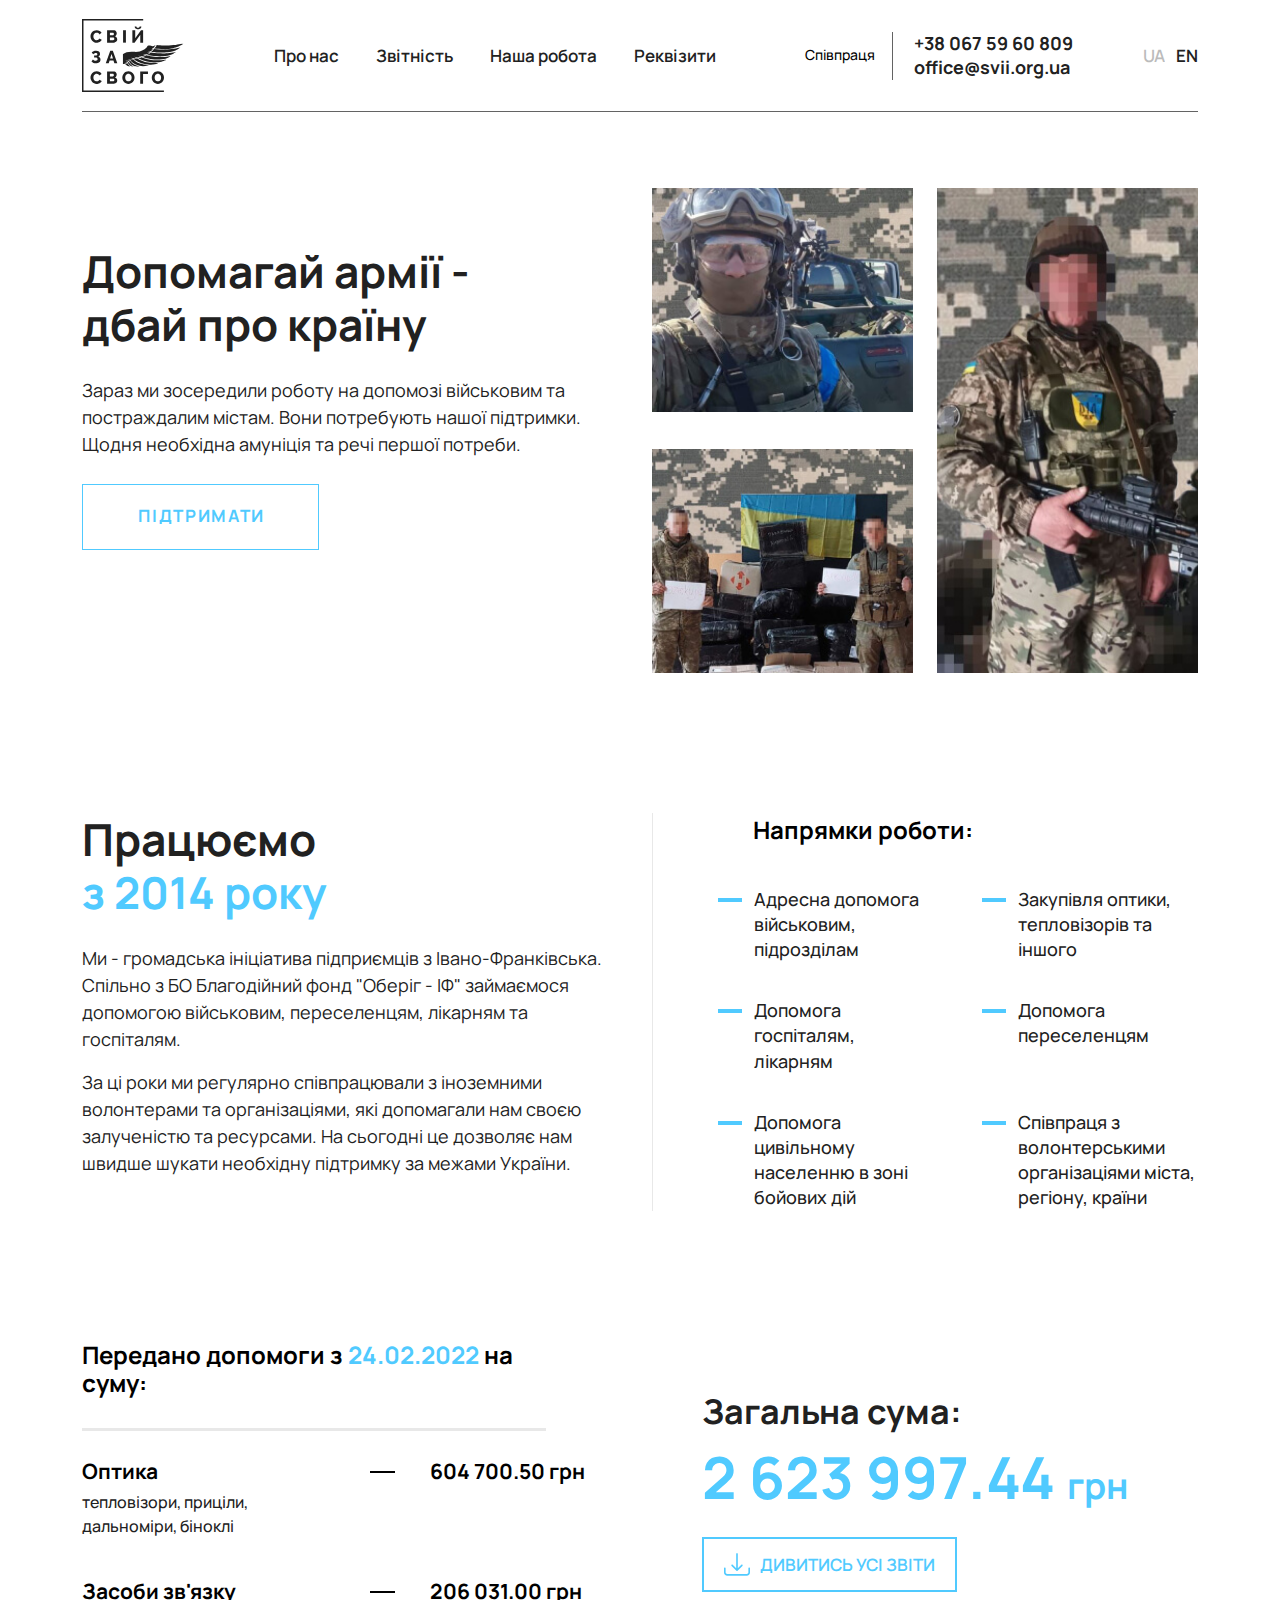
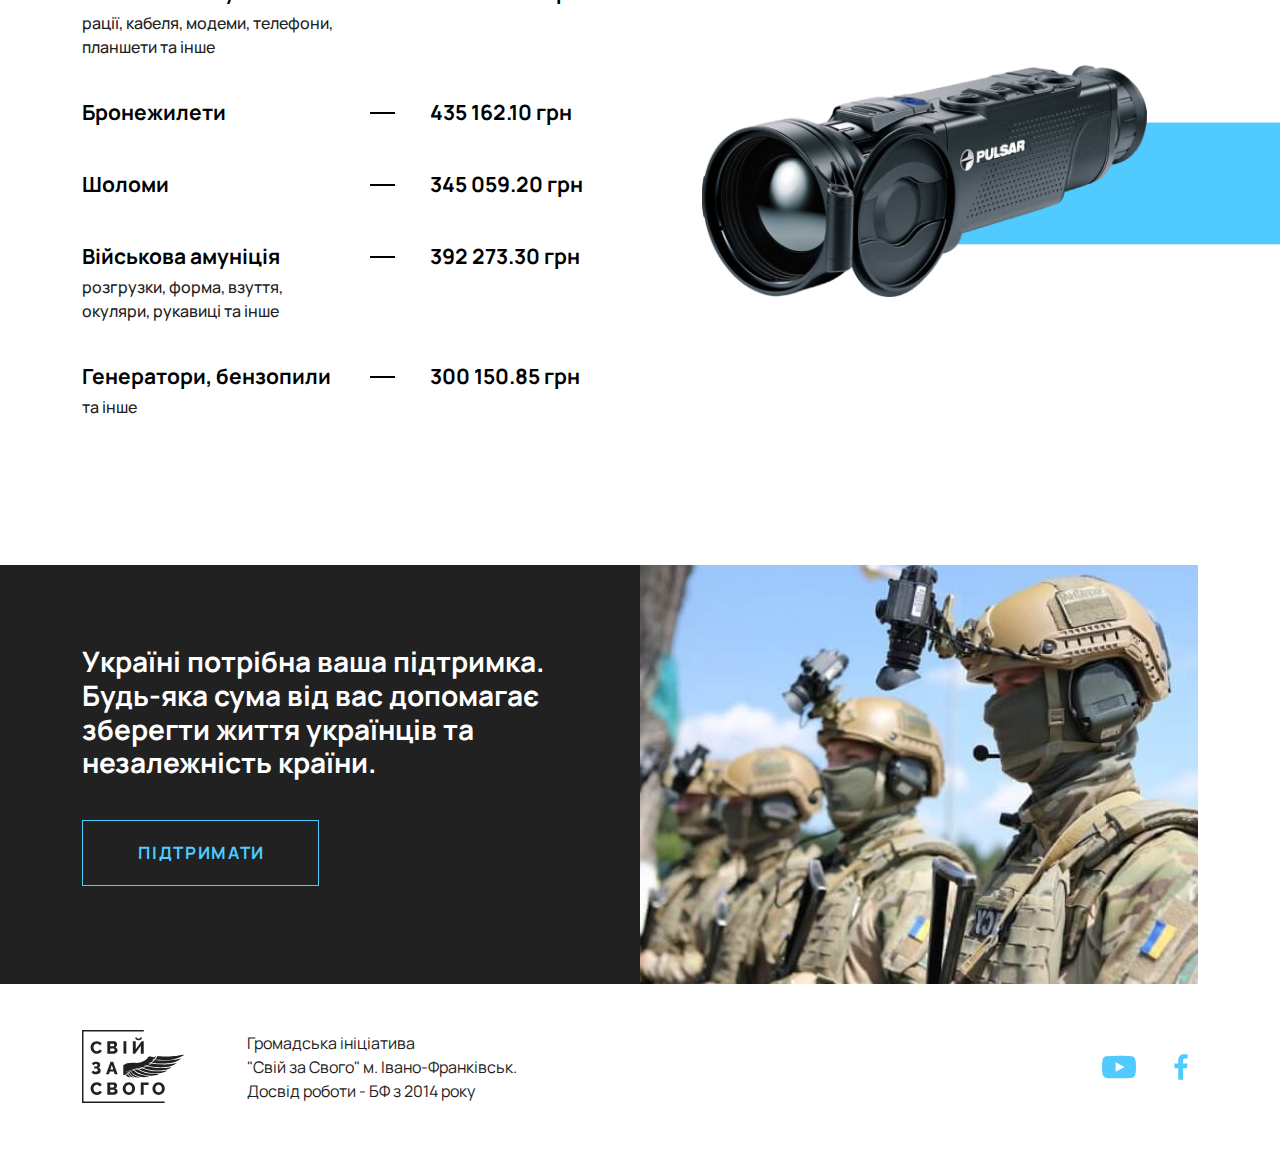
==== index.html @ 6a83cef4 "Add files via upload" ====
<!DOCTYPE html>
<html lang="en">

<head>
    <meta charset="UTF-8">
    <meta http-equiv="X-UA-Compatible" content="IE=edge">
    <meta name="viewport" content="width=device-width, initial-scale=1.0">
    <link rel="apple-touch-icon-precomposed" href="favicon/favico2.png" />
    <link rel="icon" href="favicon/favico2.png">
    <title>🤝 Свій за Свого Івано-Франківськ. 🇺🇦 Адресна допомога військовим ЗСУ, переселенцям, лікарням та
        госпіталям.</title>
    <meta
        content="💙💛 Допомога українській армії, лікарням та постраждалим в наслідок війни. Дрони, бронежилети, тепловізори, медикаменти та речі першої потреби. За сприяння місцевих волонтерських організацій."
        name="description">
    <link rel="stylesheet" href="css/lib/bootstrap.min.css">
    <link rel="stylesheet" href="css/style.css">

</head>

<body>
    <div class="pagewrapper">
        <header class="header">
            <div class="container">
                <div class="header__content">
                    <div class="header__logo">
                        <a href="index.html"><img src="img/logo.svg" alt="img"></a>
                    </div>
                    <nav class="header__nav">
                        <ul>
                            <li class="scrolllink"><a href="#abus">Про нас</a></li>
                            <li class="scrolllink"><a href="#zvitnist">Звітність</a></li>
                            <li><a href="news.html">Наша робота</a></li>
                            <li><a href="rekvizyty.html">Реквізити</a></li>
                        </ul>
                        <div class="header__lang mobileshow">
                            <ul>
                                <li class="active"><a href="#">ua</a></li>
                                <li><a href="#">en</a></li>
                            </ul>
                        </div>
                    </nav>
                    <div class="header__tel">
                        <p>Співпраця</p>
                        <ul>
                            <li><a href="tel:380675960809">+38 067 59 60 809</a></li>
                            <li><a href="mailto:office@svii.org.ua">office@svii.org.ua</a></li>
                        </ul>
                    </div>
                    <div class="header__lang">
                        <ul>
                            <li class="active"><a href="#">ua</a></li>
                            <li><a href="#">en</a></li>
                        </ul>
                    </div>
                    <div class="header__burger">
                        <span></span><span></span><span></span>
                    </div>
                </div>
            </div>
        </header>

        <main class="main">
            <section class="welcomescreen">
                <div class="container">
                    <div class="row">
                        <div class="col-lg-6">
                            <div class="welcomescreen__leftsect">
                                <h1>Допомагай армії -<br> дбай про країну</h1>
                                <div class="descr">
                                    <p>
                                        Зараз ми зосередили роботу на допомозі військовим та постраждалим містам. Вони
                                        потребують нашої підтримки. Щодня необхідна амуніція та речі першої потреби.
                                    </p>
                                </div>
                                <div class="btnswrap">
                                    <div class="button-container-2 ">
                                        <span class="mas">Підтримати</span>
                                        <a target="_blank"
                                            href="https://next.privat24.ua/money-transfer/form/%7B%22form%22:%7B%22receiver%22:%7B%22source%22:%22manual%22,%22number%22:%224149629331176685%22%7D,%22amount%22:%220%22,%22currency%22:%22UAH%22%7D%7D"
                                            type="button" name="Hover">Підтримати</a>
                                    </div>
                                    <a href="rekvizyty.html" class="bluebtn rekvbtn">Реквізити</a>
                                </div>

                            </div>
                        </div>
                        <div class="col-lg-6">
                            <div class="welcomescreen__rightsect">
                                <div class="row">
                                    <div class="col-sm-6">
                                        <div class="imgwrap litt"><img src="img/img9.jpg" alt="img"></div>
                                        <div class="imgwrap litt"><img src="img/img10.jpg" alt="img"></div>
                                    </div>
                                    <div class="col-sm-6">
                                        <div class="imgwrap big">
                                            <img src="img/img11.jpg" alt="img">
                                        </div>
                                    </div>
                                </div>
                            </div>
                        </div>
                    </div>
                </div>
            </section>

            <section class="ourjob" id="abus">
                <div class="container">
                    <div class="row">
                        <div class="col-lg-6">
                            <div class="ourjob__leftsect">
                                <h2>
                                    Працюємо <span>з 2014 року</span>
                                </h2>
                                <div class="descr">
                                    <p>
                                        Ми - громадська ініціатива підприємців з Івано-Франківська. Спільно з БО
                                        Благодійний фонд "Оберіг - ІФ" займаємося допомогою військовим, переселенцям,
                                        лікарням та госпіталям.
                                    </p>
                                    <p>
                                        За ці роки ми регулярно співпрацювали з іноземними волонтерами та організаціями,
                                        які допомагали нам своєю залученістю та ресурсами. На сьогодні це дозволяє нам
                                        швидше шукати необхідну підтримку за межами України.
                                    </p>
                                </div>
                            </div>
                        </div>
                        <div class="col-lg-6">
                            <div class="ourjob__rightsect">
                                <p class="title">Напрямки роботи:</p>
                                <ul>
                                    <li>
                                        Адресна допомога військовим, підрозділам
                                    </li>
                                    <li>
                                        Закупівля оптики, тепловізорів та іншого
                                    </li>
                                    <li>
                                        Допомога госпіталям, лікарням
                                    </li>
                                    <li>
                                        Допомога переселенцям
                                    </li>
                                    <li>
                                        Допомога цивільному населенню в зоні бойових дій
                                    </li>
                                    <li>
                                        Співпраця з волонтерськими організаціями міста, регіону, країни
                                    </li>
                                </ul>
                            </div>
                        </div>
                    </div>
                </div>
            </section>

            <section class="collected" id="zvitnist">
                <div class="container">
                    <div class="row">
                        <div class="col-lg-6">
                            <div class="collectedzvit">
                                <p class="collectedzvit__title">Передано допомоги з <span>24.02.2022</span> на суму:</p>
                                <ul>
                                    <li>
                                        <p>
                                            <span class="title">Оптика</span>
                                            <span class="descr">
                                                тепловізори, приціли, дальноміри, біноклі
                                            </span>
                                        </p>
                                        <p>
                                            604 700.50 грн
                                        </p>
                                    </li>
                                    <li>
                                        <p>
                                            <span class="title">Засоби зв'язку</span>
                                            <span class="descr">
                                                рації, кабеля, модеми, телефони, планшети та інше
                                            </span>
                                        </p>
                                        <p>
                                            206 031.00 грн
                                        </p>
                                    </li>
                                    <li>
                                        <p>
                                            <span class="title">Бронежилети</span>
                                        </p>
                                        <p>
                                            435 162.10 грн
                                        </p>
                                    </li>
                                    <li>
                                        <p>
                                            <span class="title">Шоломи</span>
                                        </p>
                                        <p>
                                            345 059.20 грн
                                        </p>
                                    </li>
                                    <li>
                                        <p>
                                            <span class="title">Військова амуніція</span>
                                            <span class="descr">
                                                розгрузки, форма, взуття, окуляри, рукавиці та інше
                                            </span>
                                        </p>
                                        <p>
                                            392 273.30 грн
                                        </p>
                                    </li>
                                    <li>
                                        <p>
                                            <span class="title">Генератори, бензопили</span>
                                            <span class="descr">
                                                та інше
                                            </span>
                                        </p>
                                        <p>
                                            300 150.85 грн
                                        </p>
                                    </li>

                                </ul>
                            </div>
                        </div>
                        <div class="col-lg-6">
                            <div class="collectedtotzvit">
                                <p class="title">Загальна сума:</p>
                                <p class="totprice">2 623 997.44 <span>грн</span></p>
                                <a href="#" class="watch-reports">
                                    <span>
                                        <svg width="26" height="27" viewBox="0 0 26 27" fill="none"
                                            xmlns="http://www.w3.org/2000/svg">
                                            <path
                                                d="M0.8125 16.5874C1.02799 16.5874 1.23465 16.673 1.38702 16.8254C1.5394 16.9778 1.625 17.1844 1.625 17.3999V21.4624C1.625 21.8934 1.7962 22.3067 2.10095 22.6115C2.4057 22.9162 2.81902 23.0874 3.25 23.0874H22.75C23.181 23.0874 23.5943 22.9162 23.899 22.6115C24.2038 22.3067 24.375 21.8934 24.375 21.4624V17.3999C24.375 17.1844 24.4606 16.9778 24.613 16.8254C24.7653 16.673 24.972 16.5874 25.1875 16.5874C25.403 16.5874 25.6097 16.673 25.762 16.8254C25.9144 16.9778 26 17.1844 26 17.3999V21.4624C26 22.3244 25.6576 23.151 25.0481 23.7605C24.4386 24.37 23.612 24.7124 22.75 24.7124H3.25C2.38805 24.7124 1.5614 24.37 0.951903 23.7605C0.34241 23.151 0 22.3244 0 21.4624V17.3999C0 17.1844 0.0856024 16.9778 0.237976 16.8254C0.390349 16.673 0.597012 16.5874 0.8125 16.5874Z"
                                                fill="#50CAFF"></path>
                                            <path
                                                d="M12.4247 19.7628C12.5002 19.8384 12.5899 19.8984 12.6886 19.9394C12.7873 19.9804 12.8931 20.0015 13 20.0015C13.1069 20.0015 13.2127 19.9804 13.3114 19.9394C13.4101 19.8984 13.4998 19.8384 13.5752 19.7628L18.4502 14.8878C18.6028 14.7352 18.6885 14.5283 18.6885 14.3125C18.6885 14.0967 18.6028 13.8898 18.4502 13.7372C18.2977 13.5847 18.0907 13.499 17.875 13.499C17.6592 13.499 17.4523 13.5847 17.2997 13.7372L13.8125 17.2261V2.9375C13.8125 2.72201 13.7269 2.51535 13.5745 2.36298C13.4221 2.2106 13.2155 2.125 13 2.125C12.7845 2.125 12.5778 2.2106 12.4255 2.36298C12.2731 2.51535 12.1875 2.72201 12.1875 2.9375V17.2261L8.70024 13.7372C8.54767 13.5847 8.34075 13.499 8.12499 13.499C7.90923 13.499 7.7023 13.5847 7.54974 13.7372C7.39717 13.8898 7.31146 14.0967 7.31146 14.3125C7.31146 14.5283 7.39717 14.7352 7.54974 14.8878L12.4247 19.7628Z"
                                                fill="#50CAFF"></path>
                                        </svg>

                                        дивитись усі звіти
                                    </span>
                                </a>
                                <img src="img/zvpic.png" alt="img">
                            </div>
                        </div>
                    </div>
                </div>
            </section>

            <section class="helpua">
                <div class="container">
                    <div class="row g-0">
                        <div class="col-lg-6">
                            <div class="helpua__info">
                                <p class="descr">
                                    Україні потрібна ваша підтримка.<br> Будь-яка сума від вас допомагає зберегти життя
                                    українців та незалежність країни.
                                </p>
                                <div class="button-container-2 ">
                                    <span class="mas">Підтримати</span>
                                    <a target="_blank"
                                        href="https://next.privat24.ua/money-transfer/form/%7B%22form%22:%7B%22receiver%22:%7B%22source%22:%22manual%22,%22number%22:%224149629331176685%22%7D,%22amount%22:%220%22,%22currency%22:%22UAH%22%7D%7D"
                                        type="button" name="Hover">Підтримати</a>
                                </div>
                            </div>
                        </div>
                        <div class="col-lg-6">
                            <div class="helpua__img">
                                <img src="img/img4.jpg" alt="img">
                            </div>
                        </div>
                    </div>
                </div>
            </section>

        </main>

        <footer class="footer">
            <div class="container">
                <div class="footer__wrapper">
                    <div class="footer__left">
                        <div class="footer__logo">
                            <a href="index.html"><img src="img/logo.svg" alt="logo"></a>
                        </div>
                        <p>
                            Громадська ініціатива <span>"Свій за Свого"</span> <span>м. Івано-Франківськ.</span> Досвід
                            роботи - БФ з 2014 року
                        </p>
                    </div>
                    <div class="footer__social">
                        <ul>
                            <li><a href="#"><img src="img/youtube.svg" alt="youtube"></a></li>
                            <li><a target="_blank" href="https://www.facebook.com/sviyzasvogo"><img
                                        src="img/facebook.svg" alt="facebook"></a></li>
                        </ul>
                    </div>
                </div>
            </div>
        </footer>

    </div>











    <script src="js/lib/jquery.js"></script>
    <script src="js/lib/bootstrap.min.js"></script>
    <script src="js/common.js"></script>
</body>

</html>
---- css/style.css ----
@import url("https://fonts.googleapis.com/css2?family=Manrope:wght@200;300;400;500;600;700;800&display=swap");body,html{height:100%}.main{-webkit-box-flex:1;-ms-flex:1 1 auto;flex:1 1 auto}.pagewrapper{min-height:100%;display:-webkit-box;display:-ms-flexbox;display:flex;-webkit-box-orient:vertical;-webkit-box-direction:normal;-ms-flex-direction:column;flex-direction:column;overflow:hidden}img{max-width:100%}a{text-decoration:none}body{font-family:"Manrope",sans-serif;color:#212121}.bluebtn{color:#fff;text-transform:uppercase;font-weight:700;font-size:17px;line-height:120%;letter-spacing:0.1em;text-align:center;min-height:66px;width:237px;display:-webkit-box;display:-ms-flexbox;display:flex;-webkit-box-align:center;-ms-flex-align:center;align-items:center;-webkit-box-pack:center;-ms-flex-pack:center;justify-content:center;background:#50CAFF;-webkit-transition:0.3s;transition:0.3s;text-transform:uppercase}.button-container-2{position:relative;width:237px;height:66px;overflow:hidden;border:1px solid #50CAFF;-webkit-transition:0.5s;transition:0.5s;text-transform:uppercase;font-weight:700;font-size:17px;line-height:120%;letter-spacing:0.1em}.button-container-2 a{width:101%;height:100%;display:-webkit-box;display:-ms-flexbox;display:flex;-webkit-box-align:center;-ms-flex-align:center;align-items:center;-webkit-box-pack:center;-ms-flex-pack:center;justify-content:center;background:#50CAFF;-webkit-mask:url("https://raw.githubusercontent.com/robin-dela/css-mask-animation/master/img/urban-sprite.png");mask:url("https://raw.githubusercontent.com/robin-dela/css-mask-animation/master/img/urban-sprite.png");-webkit-mask-size:3000% 100%;mask-size:3000% 100%;border:none;color:#fff;cursor:pointer;-webkit-animation:ani2 0.7s steps(29) forwards;animation:ani2 0.7s steps(29) forwards;text-transform:uppercase;font-weight:700;font-size:17px;line-height:120%;letter-spacing:0.1em}.button-container-2 a:hover{-webkit-animation:ani 0.7s steps(29) forwards;animation:ani 0.7s steps(29) forwards}.mas{position:absolute;color:#50CAFF;text-align:center;width:101%;position:absolute;overflow:hidden;font-weight:700;font-size:17px;line-height:120%;letter-spacing:0.1em;height:100%;display:-webkit-box;display:-ms-flexbox;display:flex;-webkit-box-align:center;-ms-flex-align:center;align-items:center;-webkit-box-pack:center;-ms-flex-pack:center;justify-content:center}@-webkit-keyframes ani{0%{-webkit-mask-position:0 0;mask-position:0 0}to{-webkit-mask-position:100% 0;mask-position:100% 0}}@keyframes ani{0%{-webkit-mask-position:0 0;mask-position:0 0}to{-webkit-mask-position:100% 0;mask-position:100% 0}}@-webkit-keyframes ani2{0%{-webkit-mask-position:100% 0;mask-position:100% 0}to{-webkit-mask-position:0 0;mask-position:0 0}}@keyframes ani2{0%{-webkit-mask-position:100% 0;mask-position:100% 0}to{-webkit-mask-position:0 0;mask-position:0 0}}main.main{padding-top:112px}header.header{height:112px;position:fixed;left:0;top:0;width:100%;background:#fff;z-index:11}.header__content{display:-webkit-box;display:-ms-flexbox;display:flex;-ms-flex-wrap:wrap;flex-wrap:wrap;-webkit-box-align:center;-ms-flex-align:center;align-items:center;border-bottom:1px solid rgba(33,33,33,0.7);height:112px}.header__logo{width:100%;max-width:102px;-webkit-box-flex:0;-ms-flex:0 0 102px;flex:0 0 102px}.header__nav{width:100%;max-width:calc(100% - 495px);-webkit-box-flex:0;-ms-flex:0 0 calc(100% - 495px);flex:0 0 calc(100% - 495px)}.header__nav ul{padding:0;margin:0;list-style-type:none;text-align:center}.header__nav ul li{display:inline-block;vertical-align:middle;margin:0 17px}.header__nav ul li a{color:#212121;font-weight:600;font-size:17px;line-height:120%;-webkit-transition:0.3s;transition:0.3s}.header__nav ul li a:hover{opacity:0.5}.header__tel{width:100%;max-width:338px;-webkit-box-flex:0;-ms-flex:0 0 338px;flex:0 0 338px;display:-webkit-box;display:-ms-flexbox;display:flex;-webkit-box-align:center;-ms-flex-align:center;align-items:center}.header__tel p{margin:0;color:#000;font-weight:500;font-size:14px;line-height:120%;padding-right:17px}.header__tel ul{margin:0;padding:0;list-style-type:none;padding-left:21px;border-left:1px solid rgba(33,33,33,0.7)}.header__tel ul li a{color:#212121;font-weight:700;font-size:18px;line-height:120%;-webkit-transition:0.3s;transition:0.3s}.header__tel ul li a:hover{opacity:0.5}.header__lang{width:100%;max-width:55px;-webkit-box-flex:0;-ms-flex:0 0 55px;flex:0 0 55px}.header__lang ul{list-style-type:none;padding:0;margin:0;display:-webkit-box;display:-ms-flexbox;display:flex;-webkit-box-align:center;-ms-flex-align:center;align-items:center;-webkit-box-pack:justify;-ms-flex-pack:justify;justify-content:space-between}.header__lang ul li a{text-transform:uppercase;color:#212121;font-weight:600;font-size:17px;line-height:120%;-webkit-transition:0.3s;transition:0.3s}.header__lang ul li a:hover{opacity:0.3}.header__lang ul li.active a{opacity:0.3}.welcomescreen{padding:76px 0 0 0;padding-bottom:0!important}.welcomescreen__leftsect{padding-top:57px;max-width:531px}.welcomescreen__leftsect h1{margin:0 0 26px 0;font-weight:700;font-size:48px;line-height:120%}.welcomescreen__leftsect .descr{font-weight:400;font-size:18px;line-height:150%;margin-bottom:26px}.welcomescreen__leftsect .descr p:last-child{margin-bottom:0px}.welcomescreen__rightsect .imgwrap.litt{margin-bottom:42px;width:100%}.welcomescreen__rightsect .imgwrap.litt:last-child{margin-bottom:0}.ourjob{padding:140px 0 0 0!important}.ourjob .ourjob__leftsect{max-width:531px}.ourjob .ourjob__leftsect h2{font-weight:700;font-size:48px;line-height:120%;margin-bottom:26px}.ourjob .ourjob__leftsect h2 span{display:block;color:#50CAFF}.ourjob .ourjob__leftsect .descr{font-weight:400;font-size:18px;line-height:150%}.ourjob .ourjob__leftsect .descr p:last-child{margin-bottom:0}.ourjob .ourjob__rightsect{padding-left:65px;border-left:1px solid rgba(33,33,33,0.1)}.ourjob .ourjob__rightsect .title{color:#000;font-weight:700;font-size:24px;line-height:140%;margin-bottom:40px;padding-left:35px}.ourjob .ourjob__rightsect ul{display:-webkit-box;display:-ms-flexbox;display:flex;-ms-flex-wrap:wrap;flex-wrap:wrap;-webkit-box-pack:justify;-ms-flex-pack:justify;justify-content:space-between;list-style-type:none;padding:0;margin:0}.ourjob .ourjob__rightsect ul li{width:100%;max-width:45%;-webkit-box-flex:0;-ms-flex:0 0 45%;flex:0 0 45%;position:relative;padding-left:36px;font-weight:500;font-size:18px;line-height:140%;margin-bottom:36px}.ourjob .ourjob__rightsect ul li:last-child,.ourjob .ourjob__rightsect ul li:nth-last-child(2){margin-bottom:0}.ourjob .ourjob__rightsect ul li:after{content:"";display:inline-block;width:24px;height:4px;position:absolute;left:0;top:11px;background:#50CAFF}.collected{overflow:hidden;margin-bottom:130px;padding-top:130px}.collected .collected__lefttsect{padding-top:40px}.collected .collected__lefttsect .title{margin-bottom:11px;font-weight:700;font-size:40px;line-height:120%}.collected .collected__lefttsect .totalcollected{margin-bottom:11px;font-weight:700;font-size:90px;line-height:120%;color:#50CAFF}.collected .collected__lefttsect .totalcollected span{font-size:36px}.collected .collected__lefttsect .descr{font-weight:400;font-size:18px;line-height:150%;margin-bottom:30px;max-width:437px}.collected .collected__rightsect{position:relative;padding:75px 0 75px 97px;display:-webkit-box;display:-ms-flexbox;display:flex;-ms-flex-wrap:wrap;flex-wrap:wrap}.collected .collected__rightsect:after{content:"";display:block;position:absolute;left:0;top:0;background:#50CAFF;width:1100px;height:100%}.collected .collected__rightsect .collected__box{position:relative;z-index:1;width:100%;max-width:46%;-webkit-box-flex:0;-ms-flex:0 0 46%;flex:0 0 46%}.collected .collected__rightsect .collected__box .num{color:#fff;font-weight:700;font-size:40px;line-height:120%;position:relative;margin-bottom:10px;display:inline-block}.collected .collected__rightsect .collected__box .num:after{content:"";display:inline-block;position:absolute;bottom:-10px;left:0;background:#fff;width:60px;height:2px}.collected .collected__rightsect .collected__box .descr{max-width:188px;font-weight:500;font-size:16px;line-height:130%;color:#fff;margin-top:10px}.watch-reports{display:-webkit-box;display:-ms-flexbox;display:flex;-webkit-box-align:center;-ms-flex-align:center;align-items:center;-webkit-box-pack:center;-ms-flex-pack:center;justify-content:center;border:2px solid #50CAFF;width:297px;height:66px;text-transform:uppercase;color:#50CAFF;font-weight:600;font-size:18px;line-height:150%;-webkit-transition:0.3s;transition:0.3s}.watch-reports span{display:-webkit-box;display:-ms-flexbox;display:flex;-webkit-box-align:center;-ms-flex-align:center;align-items:center}.watch-reports svg{margin-right:10px}.watch-reports svg path{-webkit-transition:0.3s;transition:0.3s}.watch-reports:hover{background-color:#50CAFF;color:#fff}.watch-reports:hover svg path{fill:#fff}.helpua__info{position:relative;padding:80px 0;height:100%}.helpua__info:after{content:"";display:block;position:absolute;right:0;top:0;width:1100px;height:100%;background:#212121}.helpua__info .descr{margin-bottom:40px;font-weight:700;font-size:32px;line-height:120%;color:#fff;position:relative;z-index:1}.helpua__info .button-container-2{z-index:1;position:relative}.helpua__img{position:relative;overflow:hidden;height:419px}.helpua__img img{width:100%;height:100%;-o-object-fit:cover;object-fit:cover;-o-object-position:50% 50%;object-position:50% 50%}.header__lang.mobileshow{display:none}.header__burger{display:none}.welcomescreen__rightsect .imgwrap{overflow:hidden}.welcomescreen__rightsect .imgwrap img{width:100%;height:100%;-o-object-fit:cover;object-fit:cover;-o-object-position:50% 50%;object-position:50% 50%}.welcomescreen__rightsect .imgwrap.big{height:490px}.welcomescreen__rightsect .imgwrap.litt{height:224px}:root{scroll-behavior:inherit}.bluebtn.rekvbtn{display:none}.collectedzvit .collectedzvit__title{margin:0 0 28px 0;color:#000;font-weight:700;font-size:24px;line-height:120%;padding-bottom:30px;border-bottom:3px solid rgba(33,33,33,0.1);max-width:85%}.collectedzvit .collectedzvit__title span{color:#50CAFF}.collectedzvit ul{list-style-type:none;padding:0;margin:0}.collectedzvit ul li{display:-webkit-box;display:-ms-flexbox;display:flex;-ms-flex-wrap:wrap;flex-wrap:wrap;margin-bottom:35px}.collectedzvit ul li:last-child{margin-bottom:0}.collectedzvit ul li p{width:100%;max-width:50%;-webkit-box-flex:0;-ms-flex:0 0 50%;flex:0 0 50%}.collectedzvit ul li p:first-child{padding-right:15px}.collectedzvit ul li p:first-child .title{display:block;margin-bottom:6px;color:#000;font-weight:700;font-size:24px;line-height:120%}.collectedzvit ul li p:first-child .descr{color:#212121;font-weight:500;font-size:16px;line-height:130%}.collectedzvit ul li p:nth-child(2){position:relative;color:#000;font-weight:700;font-size:24px;line-height:120%;padding-left:90px}.collectedzvit ul li p:nth-child(2):after{content:"";display:inline-block;background:#000;width:35px;height:2px;position:absolute;left:15px;top:15px}.collectedtotzvit{padding-top:50px;padding-left:50px}.collectedtotzvit .title{margin-bottom:11px;color:#212121;font-weight:700;font-size:40px;line-height:120%}.collectedtotzvit .totprice{font-weight:700;font-size:69px;line-height:120%;color:#50CAFF}.collectedtotzvit .totprice span{font-size:36px}.collectedtotzvit .watch-reports{width:255px;height:55px;font-size:17px}.collectedtotzvit>img{margin-top:73px;width:900px;max-width:initial}.newssection{padding:70px 0}.newssection h1{margin-bottom:38px;font-weight:700;font-size:48px;line-height:120%}.news__box .news__box-pic{height:340px;overflow:hidden}.news__box .news__box-pic img{width:100%;height:100%;-o-object-fit:cover;object-fit:cover;-o-object-position:50% 50%;object-position:50% 50%;-webkit-transition:0.5s;transition:0.5s;-webkit-transform:scale(1.01);transform:scale(1.01)}.news__box .news__box-descr{padding-top:20px}.news__box .news__box-descr .title{margin-bottom:17px;font-weight:700;font-size:20px;line-height:120%;color:#212121}.news__box .news__box-descr .date{margin-bottom:17px;letter-spacing:0.05em;font-weight:500;font-size:14px;line-height:120%;color:#212121}.news__box .news__box-descr .immitlink{display:inline-block;color:#50CAFF;letter-spacing:0.05em;font-weight:600;font-size:17px;line-height:120%;text-decoration:underline}.news__box:hover .news__box-pic img{-webkit-transform:scale(1.05);transform:scale(1.05)}.news__box:hover .immitlink{text-decoration:none}.newssection .col-lg-3 a{display:block;margin-bottom:50px}.pagination{-webkit-box-pack:center;-ms-flex-pack:center;justify-content:center;margin-top:20px}.pagination ul{list-style-type:none;padding:0;margin:0}.pagination ul li{display:inline-block;width:35px;text-align:center;vertical-align:middle}.pagination ul li a{display:-webkit-box;display:-ms-flexbox;display:flex;width:35px;height:35px;-webkit-box-align:center;-ms-flex-align:center;align-items:center;-webkit-box-pack:center;-ms-flex-pack:center;justify-content:center;color:#212121;font-weight:400;font-size:15px;line-height:18px;-webkit-transition:0.3s;transition:0.3s}.pagination ul li a:hover{background:#50CAFF}.pagination ul li.active a{background:#50CAFF}.pagination ul li.pagination__prev{margin-right:10px}.pagination ul li.pagination__prev a:hover{background-color:transparent;opacity:0.5}.pagination ul li.pagination__next{margin-left:10px}.pagination ul li.pagination__next a:hover{background-color:transparent;opacity:0.5}.pagination ul li.disabled a{opacity:0.3!important}.news__box .news__box-descr .title{display:-webkit-box;-webkit-line-clamp:2;-webkit-box-orient:vertical;overflow:hidden}.newssection.postsect h1{text-align:center;margin-bottom:20px}.postsect article{max-width:1000px;margin:0 auto}.postsect article img{max-width:100%;display:block;margin:0 auto 30px}.rekvizytysect{padding:70px 0}.rekvizytysect h1{font-weight:700;font-size:48px;line-height:120%;margin-bottom:16px}.rekvizytysect .infotext{margin:0;font-weight:300;font-size:16px;line-height:120%}.reksect{margin-top:65px}.reksect .title{font-weight:700;font-size:32px;line-height:120%;margin-bottom:70px;text-transform:uppercase}.reksect .title span{display:inline-block;position:relative}.reksect .title span:after{content:"";height:2px;width:101px;background:#50CAFF;position:absolute;left:0;bottom:-32px}.reksect ul{list-style-type:none;padding:0;margin:0}.reksect ul li{display:block;margin-bottom:25px;font-weight:400;font-size:17px;line-height:180%;color:#000}.reksect ul li span{display:block;font-weight:600;font-size:18px}.reksect ul li .copytext{cursor:pointer;font-weight:700}.reksect ul li span.copytext{display:inline-block}.rekvbottsect{min-height:180px;background:#212121;display:-webkit-box;display:-ms-flexbox;display:flex;-webkit-box-align:center;-ms-flex-align:center;align-items:center;position:relative;margin-top:170px}.rekvbottsect:after{content:"";position:absolute;right:0;top:0;height:100%;background:url("../img/flag.jpg") no-repeat center/100% 100%;width:36%}.rekvbottsect p{margin:0;font-weight:700;font-size:32px;line-height:120%;color:#fff}.rekvbottsect>img{position:absolute;bottom:0;left:57%;z-index:1}.footer{height:165px;display:-webkit-box;display:-ms-flexbox;display:flex;-webkit-box-align:center;-ms-flex-align:center;align-items:center}.footer__wrapper{display:-webkit-box;display:-ms-flexbox;display:flex;-ms-flex-wrap:wrap;flex-wrap:wrap;-webkit-box-pack:justify;-ms-flex-pack:justify;justify-content:space-between}.footer__wrapper .footer__social{display:-webkit-box;display:-ms-flexbox;display:flex;-webkit-box-align:center;-ms-flex-align:center;align-items:center}.footer__wrapper .footer__social ul{list-style-type:none;padding:0;margin:0}.footer__wrapper .footer__social ul li{display:inline-block;margin-left:25px}.footer__wrapper .footer__left{display:-webkit-box;display:-ms-flexbox;display:flex;-webkit-box-align:center;-ms-flex-align:center;align-items:center}.footer__wrapper .footer__left .footer__logo{margin-right:62px}.footer__wrapper .footer__left p{display:inline-block;max-width:280px;margin:0}.footer__wrapper .footer__left p span{display:inline-block}@media (max-width:1399.8px){.welcomescreen__leftsect h1{font-size:44px}.ourjob .ourjob__leftsect h2{font-size:44px}.collected .collected__lefttsect .totalcollected{font-size:80px}.collected .collected__lefttsect .title{font-size:36px}.helpua__info .descr{font-size:28px}.welcomescreen__rightsect .imgwrap.litt{margin-bottom:37px}.welcomescreen__rightsect .imgwrap.big{height:485px}.newssection h1{font-size:44px}.rekvbottsect>img{left:53%}.collectedtotzvit>img{width:800px}.collectedzvit ul li p:first-child .title,.collectedzvit ul li p:nth-child(2){font-size:21px}.collectedzvit ul li p:nth-child(2):after{width:25px;top:12px}.collectedzvit ul li p:nth-child(2){padding-left:75px}.collectedtotzvit .title{font-size:34px}.collectedtotzvit .totprice{font-size:58px}.collectedzvit ul li p:nth-child(2){margin:0}.collectedzvit ul li{margin-bottom:25px}}@media (max-width:1199.8px){.header__tel{max-width:280px;-webkit-box-flex:0;-ms-flex:0 0 280px;flex:0 0 280px}.header__logo{max-width:80px;-webkit-box-flex:0;-ms-flex:0 0 80px;flex:0 0 80px}.header__tel ul li a{font-size:16px}.header__nav{max-width:calc(100% - 415px);-webkit-box-flex:0;-ms-flex:0 0 calc(100% - 415px);flex:0 0 calc(100% - 415px)}.welcomescreen__rightsect .imgwrap.litt{margin-bottom:31px}.welcomescreen__leftsect{padding-top:30px}.welcomescreen__leftsect h1{font-size:40px}.button-container-2{height:60px}.ourjob .ourjob__leftsect h2{font-size:38px}.ourjob .ourjob__rightsect ul li{max-width:100%;-webkit-box-flex:0;-ms-flex:0 0 100%;flex:0 0 100%;margin-bottom:20px!important}.ourjob{padding:40px 0 100px 0}.collected .collected__lefttsect .totalcollected{font-size:65px}.collected .collected__lefttsect .title{font-size:32px}.collected .collected__lefttsect .totalcollected span{font-size:32px}.collected{margin-bottom:100px}.helpua__info .descr{font-size:24px}.welcomescreen__rightsect .imgwrap.big{height:480px}.newssection h1{font-size:40px}.news__box .news__box-pic{height:300px}.news__box .news__box-descr .title{font-size:18px}.rekvizytysect h1{font-size:42px}.reksect .title{font-size:28px;margin-bottom:50px}.reksect .title span:after{bottom:-20px}.rekvbottsect p{font-size:28px}.collectedtotzvit .totprice{font-size:48px}.collectedtotzvit .title{font-size:28px}.collectedzvit .collectedzvit__title{max-width:100%}.welcomescreen{padding:70px 0 70px 0}}@media (max-width:991.8px){.welcomescreen .col-lg-6:first-child{-webkit-box-ordinal-group:3;-ms-flex-order:2;order:2}.welcomescreen .col-lg-6:nth-child(2){-webkit-box-ordinal-group:2;-ms-flex-order:1;order:1}.welcomescreen__rightsect .imgwrap.litt{margin-bottom:30px}.ourjob,.welcomescreen{padding:50px 0}.ourjob .ourjob__leftsect h2{font-size:42px}.ourjob .ourjob__leftsect,.welcomescreen__leftsect{max-width:100%}.ourjob .ourjob__leftsect{margin-bottom:30px}.ourjob .ourjob__rightsect{border-left:none;padding-left:0}.ourjob .ourjob__rightsect .title{padding-left:0;margin-bottom:20px}.collected__lefttsect{margin-bottom:30px}.collected{margin-bottom:50px}.collected .collected__rightsect:after,.helpua__info:after{width:100%}.helpua__info{padding:50px 20px 50px 30px}.helpua__img{height:auto}.header__nav{display:none}.header__lang{display:none}.header__tel{max-width:160px;-webkit-box-flex:0;-ms-flex:0 0 160px;flex:0 0 160px;display:inline-block;text-align:left}.header__tel p{display:none}.header__tel ul{border:none;padding-left:0}.header__content{-webkit-box-pack:justify;-ms-flex-pack:justify;justify-content:space-between}.header__burger{display:-webkit-inline-box;display:-ms-inline-flexbox;display:inline-flex;width:32px;height:22px;-webkit-box-orient:vertical;-webkit-box-direction:normal;-ms-flex-direction:column;flex-direction:column;-webkit-box-pack:justify;-ms-flex-pack:justify;justify-content:space-between}.header__burger span{display:inline-block;width:32px;height:2px;background:#212121;-webkit-transition:0.5s;transition:0.5s}.header__burger.open span:nth-child(2){opacity:0}.header__burger.open span:first-child{-webkit-transform:rotate(45deg) translate(7px,7px);transform:rotate(45deg) translate(7px,7px)}.header__burger.open span:nth-child(3){-webkit-transform:rotate(-45deg) translate(7px,-7px);transform:rotate(-45deg) translate(7px,-7px)}.header__content,header.header{height:94px}.header__nav.show{-webkit-transform:translateY(0);transform:translateY(0)}.header__nav{display:-webkit-box;display:-ms-flexbox;display:flex;-webkit-transition:0.5s;transition:0.5s;-webkit-transform:translateY(120%);transform:translateY(120%)}.header__nav{display:-webkit-box;display:-ms-flexbox;display:flex;-webkit-box-orient:vertical;-webkit-box-direction:normal;-ms-flex-direction:column;flex-direction:column;-webkit-box-pack:justify;-ms-flex-pack:justify;justify-content:space-between;position:fixed;height:calc(100vh - 94px);width:100%;left:0;top:94px;background:#fff;max-width:100%;z-index:11;overflow:scroll;padding-top:100px;padding-bottom:50px;-webkit-box-flex:initial;-ms-flex:initial;flex:initial}.header__nav ul li{display:block;margin:0 0 20px 0}.header__nav ul li a{font-size:18px}.header__lang.mobileshow{display:block;text-align:center;margin:0 auto}.welcomescreen__rightsect .imgwrap.big{height:478px}main.main{padding-top:94px}.header__lang{max-width:65px}.newssection{padding:50px 0}.rekbox{margin-bottom:50px}.rekvbottsect{margin-top:130px}.rekvbottsect p{font-size:24px}.rekvizytysect{padding-top:40px}.rekvizytysect h1{font-size:40px}.postsect article img{width:100%}.collected{padding-top:60px}.ourjob{padding:100px 0 0 0!important}.btnswrap{display:-webkit-box;display:-ms-flexbox;display:flex;-webkit-box-align:center;-ms-flex-align:center;align-items:center;-webkit-box-pack:justify;-ms-flex-pack:justify;justify-content:space-between;-ms-flex-wrap:wrap;flex-wrap:wrap}.bluebtn.rekvbtn{display:-webkit-box;display:-ms-flexbox;display:flex;background-color:#fff;border:1px solid #50CAFF;color:#50CAFF;min-height:60px}.collectedtotzvit{padding-left:0}}@media (max-width:767.8px){.rekvbottsect>img{width:250px}.rekvbottsect:after{right:-90px;width:300px}.rekvbottsect>img{left:initial;right:40px}}@media (max-width:575.8px){.welcomescreen__rightsect .imgwrap.big{display:none}.welcomescreen__rightsect .imgwrap.big,.welcomescreen__rightsect .imgwrap.litt{height:195px;margin-bottom:0}.welcomescreen{padding:30px 0 0 0}.welcomescreen__leftsect{padding-top:25px}.welcomescreen__leftsect h1{font-size:32px;margin-bottom:23px}.welcomescreen__leftsect .descr{font-size:15px}.button-container-2{width:100%}.welcomescreen__leftsect .descr{margin-bottom:23px}.ourjob .ourjob__leftsect h2{font-size:32px;margin-bottom:20px}.ourjob .ourjob__leftsect .descr{font-size:15px}.ourjob .ourjob__rightsect .title{font-size:21px}.ourjob .ourjob__rightsect ul li{font-size:15px}.ourjob .ourjob__rightsect ul li:after{top:9px}.ourjob{padding-bottom:30px}.collected{padding:0 0 50px 0}.collected .collected__lefttsect{padding-top:30px}.collected .collected__lefttsect .title{font-size:24px}.collected .collected__lefttsect .totalcollected{font-size:52px}.collected .collected__lefttsect .totalcollected span{font-size:21px}.watch-reports{width:100%;min-height:60px;font-size:17px}.collected .collected__rightsect{padding:30px}.collected .collected__rightsect .collected__box{max-width:100%;-webkit-box-flex:0;-ms-flex:0 0 100%;flex:0 0 100%}.collected .collected__rightsect .collected__box .descr{max-width:100%}.collected{margin-bottom:0}.helpua__info .descr{font-size:21px;line-height:140%}.helpua__info{padding:40px 30px}.footer__wrapper .footer__left{-ms-flex-wrap:wrap;flex-wrap:wrap}.footer{height:auto;padding:20px 0}.footer__wrapper .footer__left .footer__logo{margin:0 auto 20px}.footer__wrapper .footer__left p{text-align:center;margin:0 auto}.footer__wrapper .footer__social{margin:15px auto 0}.footer__logo img{max-width:80px}.footer__wrapper .footer__left p{font-size:14px}.header__lang.mobileshow{-webkit-box-flex:initial;-ms-flex:initial;flex:initial}.header__lang.mobileshow ul li{margin-bottom:0}.news__box .news__box-pic{height:auto}.newssection h1{font-size:32px;margin-bottom:20px}.newssection{padding-top:30px}.news__box .news__box-descr{padding-top:10px}.news__box .news__box-descr .date,.news__box .news__box-descr .title{margin-bottom:12px}.newssection .col-lg-3 a{margin-bottom:30px}.rekvizytysect{padding-top:30px}.rekvizytysect h1{font-size:26px;margin-bottom:10px}.rekvizytysect .infotext{font-size:13px}.reksect{margin-top:40px}.reksect .title{font-size:24px;margin-bottom:40px}.reksect .title span:after{width:60px}.reksect ul li,.reksect ul li span{font-size:16px}.rekvbottsect>img{right:0;width:160px;bottom:100%}.rekvbottsect:after{background:url(../img/flag.jpg) no-repeat center/auto 100%;bottom:100%;display:block;top:initial;width:100%;height:100px;right:0}.rekvbottsect p{position:relative;z-index:2}.rekvbottsect p{font-size:21px}.rekvbottsect{min-height:initial;padding:30px 0}.reksect ul li:last-child{margin-bottom:0}.rekbox{margin-bottom:30px}.rekvizytysect{padding-bottom:50px}.ourjob{padding:60px 0 0 0!important}.bluebtn.rekvbtn{margin-top:20px;width:100%}.collected{padding-top:50px}.collectedzvit .collectedzvit__title{padding-bottom:15px}.collectedzvit ul li p{max-width:100%;-webkit-box-flex:0;-ms-flex:0 0 100%;flex:0 0 100%}.collectedzvit ul li p:nth-child(2):after{display:none}.collectedzvit ul li p:nth-child(2){padding-left:0}.collectedzvit ul li p:first-child{margin-bottom:20px}.collectedzvit ul li{margin-bottom:20px;padding-bottom:15px}.collectedzvit ul li p:nth-child(2){border-bottom:1px solid #50CAFF;display:inline-block}.collectedzvit ul li p:first-child .descr{font-size:15px}.collectedtotzvit .totprice{font-size:36px}.collectedtotzvit .watch-reports{width:100%;max-width:340px}.collectedtotzvit>img{width:500px;margin-top:50px}.welcomescreen__rightsect .imgwrap.litt:first-child{margin-bottom:20px}.rekvbottsect:after{background-repeat:repeat-x}.welcomescreen__rightsect .imgwrap.litt{height:auto}.collectedzvit ul li{display:block}.collectedzvit ul li p:nth-child(2){-webkit-box-flex:initial;-ms-flex:initial;flex:initial;width:auto;padding-bottom:5px}.welcomescreen__rightsect .imgwrap.litt:last-child{display:none}}
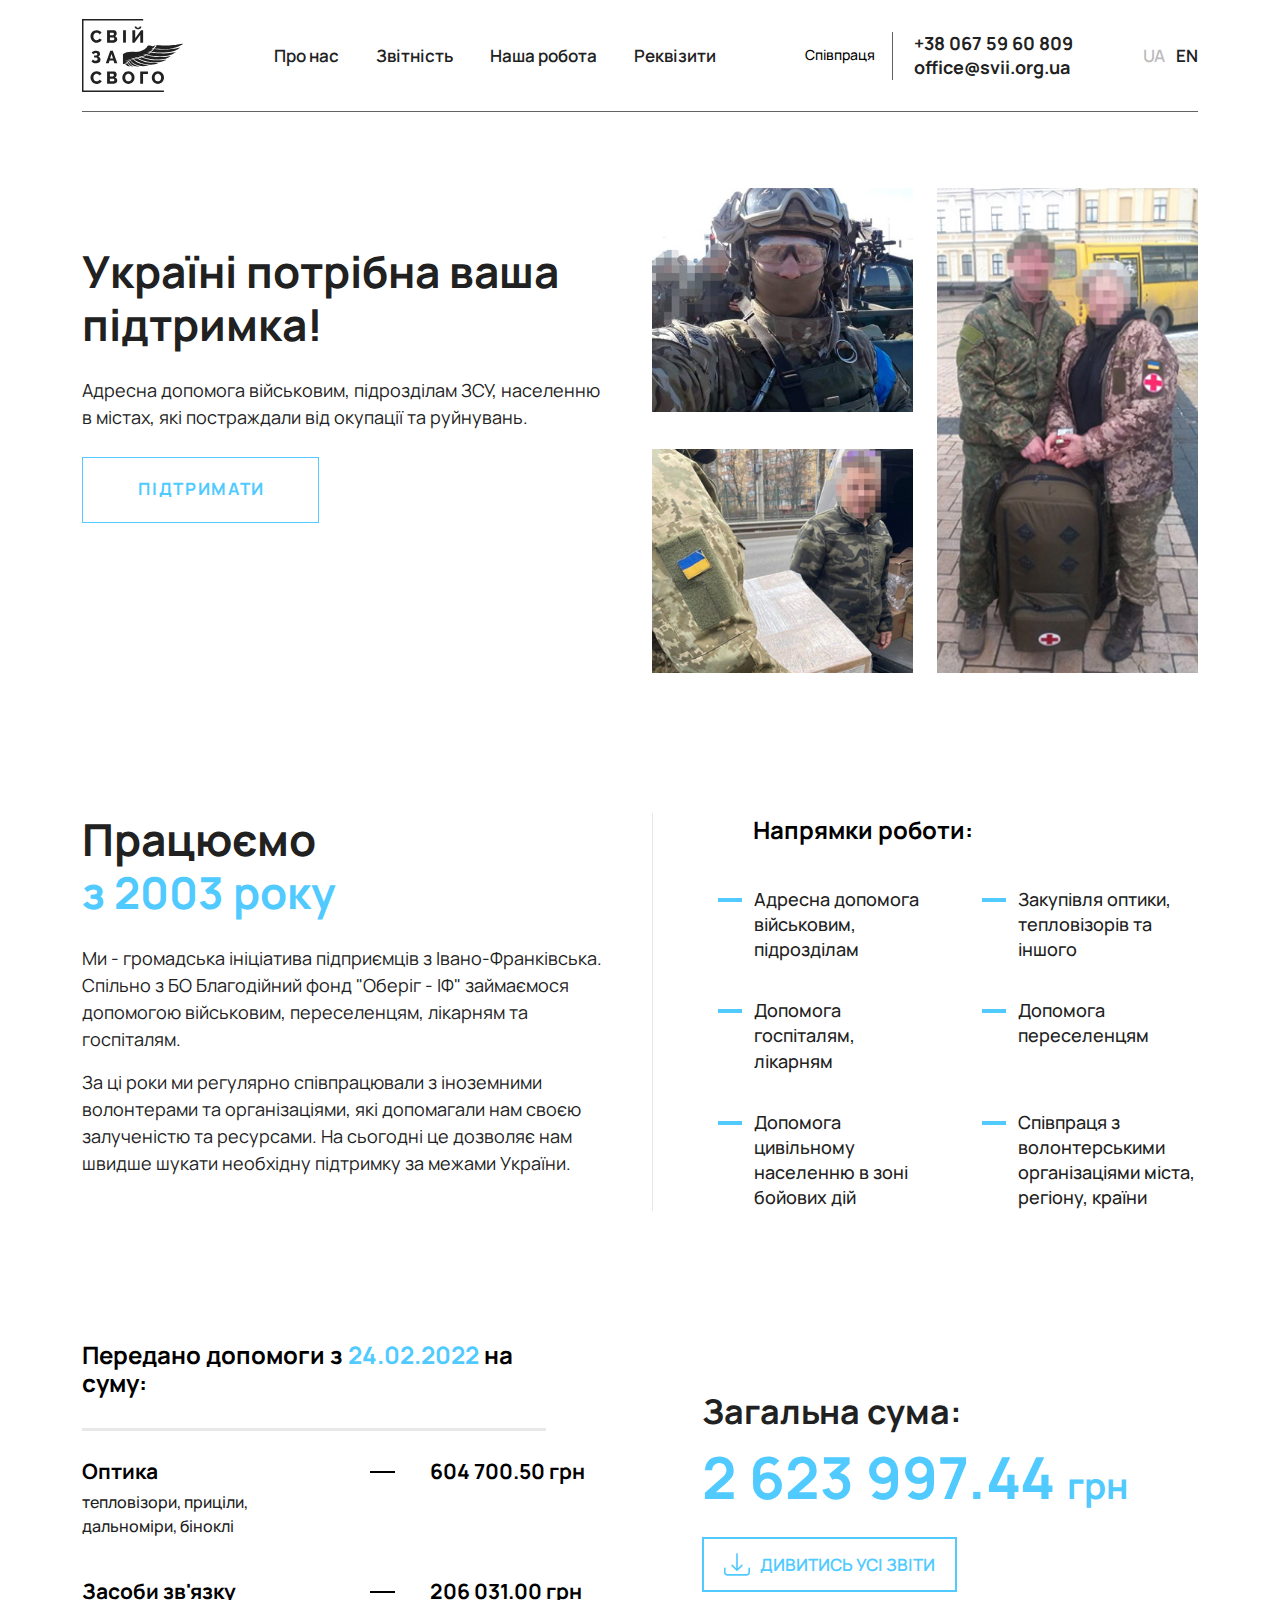
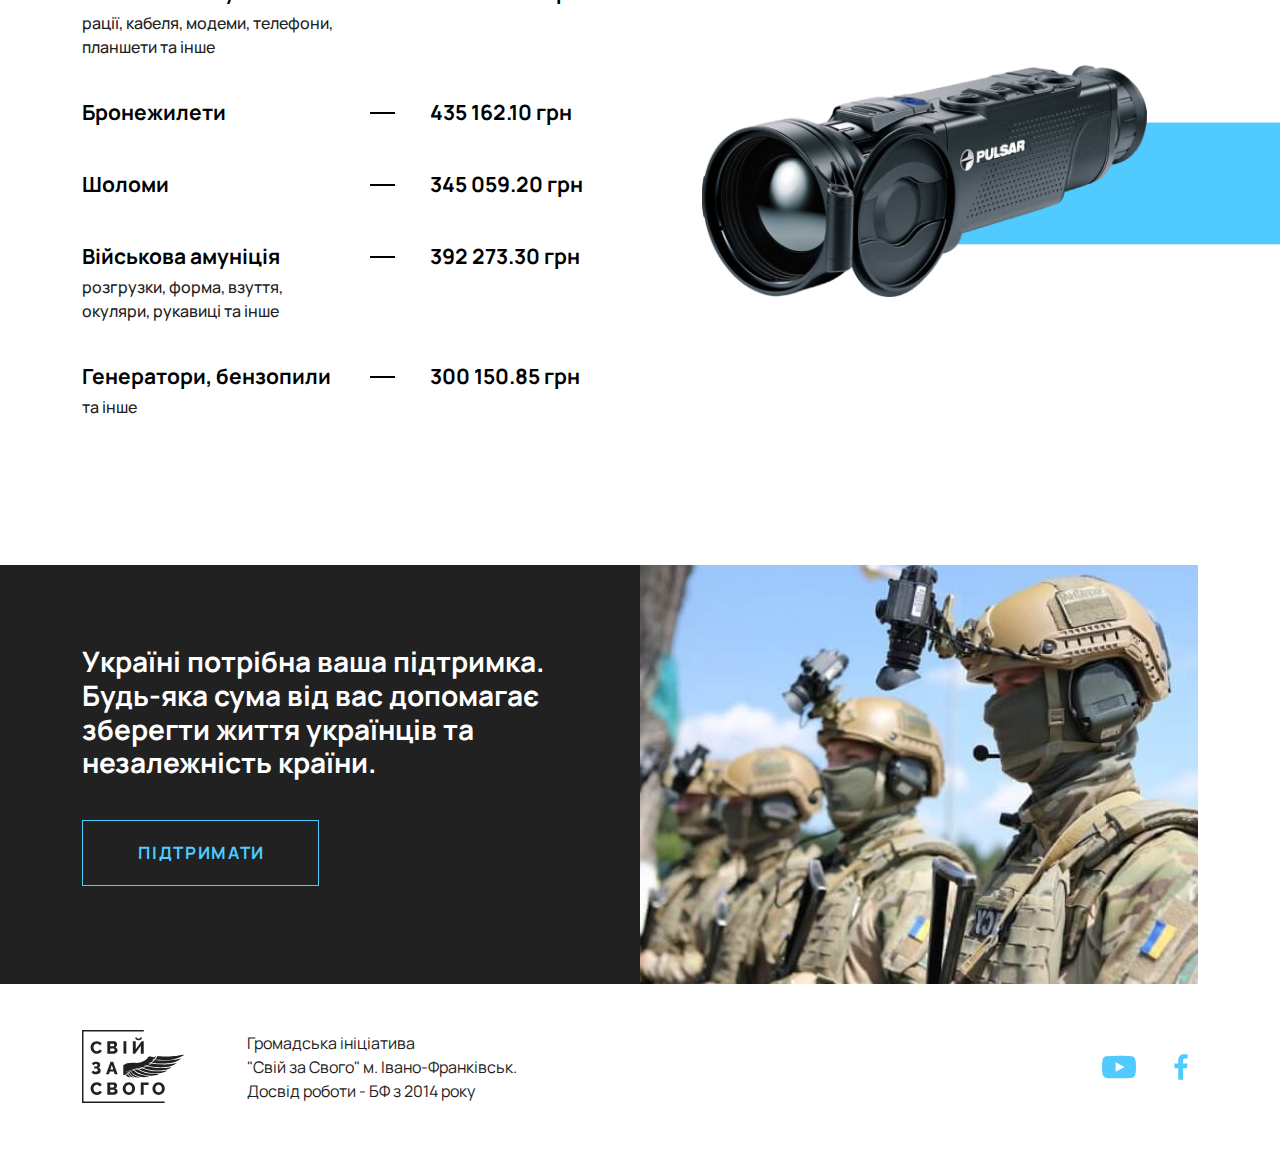
==== commit b6e7d451: "Add files via upload" ====
--- a/index.html
+++ b/index.html
@@ -12,6 +12,8 @@
     <meta
         content="💙💛 Допомога українській армії, лікарням та постраждалим в наслідок війни. Дрони, бронежилети, тепловізори, медикаменти та речі першої потреби. За сприяння місцевих волонтерських організацій."
         name="description">
+
+    <link rel="stylesheet" href="https://unpkg.com/swiper@8/swiper-bundle.min.css" />
     <link rel="stylesheet" href="css/lib/bootstrap.min.css">
     <link rel="stylesheet" href="css/style.css">
 
@@ -63,13 +65,41 @@
             <section class="welcomescreen">
                 <div class="container">
                     <div class="row">
+                        <div class="col-12">
+                            <div class="mobslider">
+                                <div class="swiper mySwiper">
+                                    <div class="swiper-wrapper">
+                                        <div class="swiper-slide">
+                                            <div class="imgwrap">
+                                                <img src="img/m1.jpg" alt="slide">
+                                            </div>
+                                        </div>
+                                        <div class="swiper-slide">
+                                            <div class="imgwrap">
+                                                <img src="img/m2.jpg" alt="slide">
+                                            </div>
+                                        </div>
+                                        <div class="swiper-slide">
+                                            <div class="imgwrap">
+                                                <img src="img/m3.jpg" alt="slide">
+                                            </div>
+                                        </div>
+                                        <div class="swiper-slide">
+                                            <div class="imgwrap">
+                                                <img src="img/m4.jpg" alt="slide">
+                                            </div>
+                                        </div>
+                                    </div>
+                                </div>
+                            </div>
+                        </div>
                         <div class="col-lg-6">
                             <div class="welcomescreen__leftsect">
-                                <h1>Допомагай армії -<br> дбай про країну</h1>
+                                <h1>Україні потрібна ваша підтримка!</h1>
                                 <div class="descr">
                                     <p>
-                                        Зараз ми зосередили роботу на допомозі військовим та постраждалим містам. Вони
-                                        потребують нашої підтримки. Щодня необхідна амуніція та речі першої потреби.
+                                        Адресна допомога військовим, підрозділам ЗСУ, населенню в містах, які
+                                        постраждали від окупації та руйнувань.
                                     </p>
                                 </div>
                                 <div class="btnswrap">
@@ -88,18 +118,19 @@
                             <div class="welcomescreen__rightsect">
                                 <div class="row">
                                     <div class="col-sm-6">
-                                        <div class="imgwrap litt"><img src="img/img9.jpg" alt="img"></div>
-                                        <div class="imgwrap litt"><img src="img/img10.jpg" alt="img"></div>
+                                        <div class="imgwrap litt"><img src="img/d2.jpg" alt="img"></div>
+                                        <div class="imgwrap litt"><img src="img/d3.jpg" alt="img"></div>
                                     </div>
                                     <div class="col-sm-6">
                                         <div class="imgwrap big">
-                                            <img src="img/img11.jpg" alt="img">
+                                            <img src="img/d1.jpg" alt="img">
                                         </div>
                                     </div>
                                 </div>
                             </div>
                         </div>
                     </div>
+
                 </div>
             </section>
 
@@ -109,7 +140,7 @@
                         <div class="col-lg-6">
                             <div class="ourjob__leftsect">
                                 <h2>
-                                    Працюємо <span>з 2014 року</span>
+                                    Працюємо <span>з 2003 року</span>
                                 </h2>
                                 <div class="descr">
                                     <p>
@@ -316,6 +347,7 @@
 
     <script src="js/lib/jquery.js"></script>
     <script src="js/lib/bootstrap.min.js"></script>
+    <script src="https://unpkg.com/swiper@8/swiper-bundle.min.js"></script>
     <script src="js/common.js"></script>
 </body>
 
--- a/css/style.css
+++ b/css/style.css
@@ -1 +1 @@
-@import url("https://fonts.googleapis.com/css2?family=Manrope:wght@200;300;400;500;600;700;800&display=swap");body,html{height:100%}.main{-webkit-box-flex:1;-ms-flex:1 1 auto;flex:1 1 auto}.pagewrapper{min-height:100%;display:-webkit-box;display:-ms-flexbox;display:flex;-webkit-box-orient:vertical;-webkit-box-direction:normal;-ms-flex-direction:column;flex-direction:column;overflow:hidden}img{max-width:100%}a{text-decoration:none}body{font-family:"Manrope",sans-serif;color:#212121}.bluebtn{color:#fff;text-transform:uppercase;font-weight:700;font-size:17px;line-height:120%;letter-spacing:0.1em;text-align:center;min-height:66px;width:237px;display:-webkit-box;display:-ms-flexbox;display:flex;-webkit-box-align:center;-ms-flex-align:center;align-items:center;-webkit-box-pack:center;-ms-flex-pack:center;justify-content:center;background:#50CAFF;-webkit-transition:0.3s;transition:0.3s;text-transform:uppercase}.button-container-2{position:relative;width:237px;height:66px;overflow:hidden;border:1px solid #50CAFF;-webkit-transition:0.5s;transition:0.5s;text-transform:uppercase;font-weight:700;font-size:17px;line-height:120%;letter-spacing:0.1em}.button-container-2 a{width:101%;height:100%;display:-webkit-box;display:-ms-flexbox;display:flex;-webkit-box-align:center;-ms-flex-align:center;align-items:center;-webkit-box-pack:center;-ms-flex-pack:center;justify-content:center;background:#50CAFF;-webkit-mask:url("https://raw.githubusercontent.com/robin-dela/css-mask-animation/master/img/urban-sprite.png");mask:url("https://raw.githubusercontent.com/robin-dela/css-mask-animation/master/img/urban-sprite.png");-webkit-mask-size:3000% 100%;mask-size:3000% 100%;border:none;color:#fff;cursor:pointer;-webkit-animation:ani2 0.7s steps(29) forwards;animation:ani2 0.7s steps(29) forwards;text-transform:uppercase;font-weight:700;font-size:17px;line-height:120%;letter-spacing:0.1em}.button-container-2 a:hover{-webkit-animation:ani 0.7s steps(29) forwards;animation:ani 0.7s steps(29) forwards}.mas{position:absolute;color:#50CAFF;text-align:center;width:101%;position:absolute;overflow:hidden;font-weight:700;font-size:17px;line-height:120%;letter-spacing:0.1em;height:100%;display:-webkit-box;display:-ms-flexbox;display:flex;-webkit-box-align:center;-ms-flex-align:center;align-items:center;-webkit-box-pack:center;-ms-flex-pack:center;justify-content:center}@-webkit-keyframes ani{0%{-webkit-mask-position:0 0;mask-position:0 0}to{-webkit-mask-position:100% 0;mask-position:100% 0}}@keyframes ani{0%{-webkit-mask-position:0 0;mask-position:0 0}to{-webkit-mask-position:100% 0;mask-position:100% 0}}@-webkit-keyframes ani2{0%{-webkit-mask-position:100% 0;mask-position:100% 0}to{-webkit-mask-position:0 0;mask-position:0 0}}@keyframes ani2{0%{-webkit-mask-position:100% 0;mask-position:100% 0}to{-webkit-mask-position:0 0;mask-position:0 0}}main.main{padding-top:112px}header.header{height:112px;position:fixed;left:0;top:0;width:100%;background:#fff;z-index:11}.header__content{display:-webkit-box;display:-ms-flexbox;display:flex;-ms-flex-wrap:wrap;flex-wrap:wrap;-webkit-box-align:center;-ms-flex-align:center;align-items:center;border-bottom:1px solid rgba(33,33,33,0.7);height:112px}.header__logo{width:100%;max-width:102px;-webkit-box-flex:0;-ms-flex:0 0 102px;flex:0 0 102px}.header__nav{width:100%;max-width:calc(100% - 495px);-webkit-box-flex:0;-ms-flex:0 0 calc(100% - 495px);flex:0 0 calc(100% - 495px)}.header__nav ul{padding:0;margin:0;list-style-type:none;text-align:center}.header__nav ul li{display:inline-block;vertical-align:middle;margin:0 17px}.header__nav ul li a{color:#212121;font-weight:600;font-size:17px;line-height:120%;-webkit-transition:0.3s;transition:0.3s}.header__nav ul li a:hover{opacity:0.5}.header__tel{width:100%;max-width:338px;-webkit-box-flex:0;-ms-flex:0 0 338px;flex:0 0 338px;display:-webkit-box;display:-ms-flexbox;display:flex;-webkit-box-align:center;-ms-flex-align:center;align-items:center}.header__tel p{margin:0;color:#000;font-weight:500;font-size:14px;line-height:120%;padding-right:17px}.header__tel ul{margin:0;padding:0;list-style-type:none;padding-left:21px;border-left:1px solid rgba(33,33,33,0.7)}.header__tel ul li a{color:#212121;font-weight:700;font-size:18px;line-height:120%;-webkit-transition:0.3s;transition:0.3s}.header__tel ul li a:hover{opacity:0.5}.header__lang{width:100%;max-width:55px;-webkit-box-flex:0;-ms-flex:0 0 55px;flex:0 0 55px}.header__lang ul{list-style-type:none;padding:0;margin:0;display:-webkit-box;display:-ms-flexbox;display:flex;-webkit-box-align:center;-ms-flex-align:center;align-items:center;-webkit-box-pack:justify;-ms-flex-pack:justify;justify-content:space-between}.header__lang ul li a{text-transform:uppercase;color:#212121;font-weight:600;font-size:17px;line-height:120%;-webkit-transition:0.3s;transition:0.3s}.header__lang ul li a:hover{opacity:0.3}.header__lang ul li.active a{opacity:0.3}.welcomescreen{padding:76px 0 0 0;padding-bottom:0!important}.welcomescreen__leftsect{padding-top:57px;max-width:531px}.welcomescreen__leftsect h1{margin:0 0 26px 0;font-weight:700;font-size:48px;line-height:120%}.welcomescreen__leftsect .descr{font-weight:400;font-size:18px;line-height:150%;margin-bottom:26px}.welcomescreen__leftsect .descr p:last-child{margin-bottom:0px}.welcomescreen__rightsect .imgwrap.litt{margin-bottom:42px;width:100%}.welcomescreen__rightsect .imgwrap.litt:last-child{margin-bottom:0}.ourjob{padding:140px 0 0 0!important}.ourjob .ourjob__leftsect{max-width:531px}.ourjob .ourjob__leftsect h2{font-weight:700;font-size:48px;line-height:120%;margin-bottom:26px}.ourjob .ourjob__leftsect h2 span{display:block;color:#50CAFF}.ourjob .ourjob__leftsect .descr{font-weight:400;font-size:18px;line-height:150%}.ourjob .ourjob__leftsect .descr p:last-child{margin-bottom:0}.ourjob .ourjob__rightsect{padding-left:65px;border-left:1px solid rgba(33,33,33,0.1)}.ourjob .ourjob__rightsect .title{color:#000;font-weight:700;font-size:24px;line-height:140%;margin-bottom:40px;padding-left:35px}.ourjob .ourjob__rightsect ul{display:-webkit-box;display:-ms-flexbox;display:flex;-ms-flex-wrap:wrap;flex-wrap:wrap;-webkit-box-pack:justify;-ms-flex-pack:justify;justify-content:space-between;list-style-type:none;padding:0;margin:0}.ourjob .ourjob__rightsect ul li{width:100%;max-width:45%;-webkit-box-flex:0;-ms-flex:0 0 45%;flex:0 0 45%;position:relative;padding-left:36px;font-weight:500;font-size:18px;line-height:140%;margin-bottom:36px}.ourjob .ourjob__rightsect ul li:last-child,.ourjob .ourjob__rightsect ul li:nth-last-child(2){margin-bottom:0}.ourjob .ourjob__rightsect ul li:after{content:"";display:inline-block;width:24px;height:4px;position:absolute;left:0;top:11px;background:#50CAFF}.collected{overflow:hidden;margin-bottom:130px;padding-top:130px}.collected .collected__lefttsect{padding-top:40px}.collected .collected__lefttsect .title{margin-bottom:11px;font-weight:700;font-size:40px;line-height:120%}.collected .collected__lefttsect .totalcollected{margin-bottom:11px;font-weight:700;font-size:90px;line-height:120%;color:#50CAFF}.collected .collected__lefttsect .totalcollected span{font-size:36px}.collected .collected__lefttsect .descr{font-weight:400;font-size:18px;line-height:150%;margin-bottom:30px;max-width:437px}.collected .collected__rightsect{position:relative;padding:75px 0 75px 97px;display:-webkit-box;display:-ms-flexbox;display:flex;-ms-flex-wrap:wrap;flex-wrap:wrap}.collected .collected__rightsect:after{content:"";display:block;position:absolute;left:0;top:0;background:#50CAFF;width:1100px;height:100%}.collected .collected__rightsect .collected__box{position:relative;z-index:1;width:100%;max-width:46%;-webkit-box-flex:0;-ms-flex:0 0 46%;flex:0 0 46%}.collected .collected__rightsect .collected__box .num{color:#fff;font-weight:700;font-size:40px;line-height:120%;position:relative;margin-bottom:10px;display:inline-block}.collected .collected__rightsect .collected__box .num:after{content:"";display:inline-block;position:absolute;bottom:-10px;left:0;background:#fff;width:60px;height:2px}.collected .collected__rightsect .collected__box .descr{max-width:188px;font-weight:500;font-size:16px;line-height:130%;color:#fff;margin-top:10px}.watch-reports{display:-webkit-box;display:-ms-flexbox;display:flex;-webkit-box-align:center;-ms-flex-align:center;align-items:center;-webkit-box-pack:center;-ms-flex-pack:center;justify-content:center;border:2px solid #50CAFF;width:297px;height:66px;text-transform:uppercase;color:#50CAFF;font-weight:600;font-size:18px;line-height:150%;-webkit-transition:0.3s;transition:0.3s}.watch-reports span{display:-webkit-box;display:-ms-flexbox;display:flex;-webkit-box-align:center;-ms-flex-align:center;align-items:center}.watch-reports svg{margin-right:10px}.watch-reports svg path{-webkit-transition:0.3s;transition:0.3s}.watch-reports:hover{background-color:#50CAFF;color:#fff}.watch-reports:hover svg path{fill:#fff}.helpua__info{position:relative;padding:80px 0;height:100%}.helpua__info:after{content:"";display:block;position:absolute;right:0;top:0;width:1100px;height:100%;background:#212121}.helpua__info .descr{margin-bottom:40px;font-weight:700;font-size:32px;line-height:120%;color:#fff;position:relative;z-index:1}.helpua__info .button-container-2{z-index:1;position:relative}.helpua__img{position:relative;overflow:hidden;height:419px}.helpua__img img{width:100%;height:100%;-o-object-fit:cover;object-fit:cover;-o-object-position:50% 50%;object-position:50% 50%}.header__lang.mobileshow{display:none}.header__burger{display:none}.welcomescreen__rightsect .imgwrap{overflow:hidden}.welcomescreen__rightsect .imgwrap img{width:100%;height:100%;-o-object-fit:cover;object-fit:cover;-o-object-position:50% 50%;object-position:50% 50%}.welcomescreen__rightsect .imgwrap.big{height:490px}.welcomescreen__rightsect .imgwrap.litt{height:224px}:root{scroll-behavior:inherit}.bluebtn.rekvbtn{display:none}.collectedzvit .collectedzvit__title{margin:0 0 28px 0;color:#000;font-weight:700;font-size:24px;line-height:120%;padding-bottom:30px;border-bottom:3px solid rgba(33,33,33,0.1);max-width:85%}.collectedzvit .collectedzvit__title span{color:#50CAFF}.collectedzvit ul{list-style-type:none;padding:0;margin:0}.collectedzvit ul li{display:-webkit-box;display:-ms-flexbox;display:flex;-ms-flex-wrap:wrap;flex-wrap:wrap;margin-bottom:35px}.collectedzvit ul li:last-child{margin-bottom:0}.collectedzvit ul li p{width:100%;max-width:50%;-webkit-box-flex:0;-ms-flex:0 0 50%;flex:0 0 50%}.collectedzvit ul li p:first-child{padding-right:15px}.collectedzvit ul li p:first-child .title{display:block;margin-bottom:6px;color:#000;font-weight:700;font-size:24px;line-height:120%}.collectedzvit ul li p:first-child .descr{color:#212121;font-weight:500;font-size:16px;line-height:130%}.collectedzvit ul li p:nth-child(2){position:relative;color:#000;font-weight:700;font-size:24px;line-height:120%;padding-left:90px}.collectedzvit ul li p:nth-child(2):after{content:"";display:inline-block;background:#000;width:35px;height:2px;position:absolute;left:15px;top:15px}.collectedtotzvit{padding-top:50px;padding-left:50px}.collectedtotzvit .title{margin-bottom:11px;color:#212121;font-weight:700;font-size:40px;line-height:120%}.collectedtotzvit .totprice{font-weight:700;font-size:69px;line-height:120%;color:#50CAFF}.collectedtotzvit .totprice span{font-size:36px}.collectedtotzvit .watch-reports{width:255px;height:55px;font-size:17px}.collectedtotzvit>img{margin-top:73px;width:900px;max-width:initial}.newssection{padding:70px 0}.newssection h1{margin-bottom:38px;font-weight:700;font-size:48px;line-height:120%}.news__box .news__box-pic{height:340px;overflow:hidden}.news__box .news__box-pic img{width:100%;height:100%;-o-object-fit:cover;object-fit:cover;-o-object-position:50% 50%;object-position:50% 50%;-webkit-transition:0.5s;transition:0.5s;-webkit-transform:scale(1.01);transform:scale(1.01)}.news__box .news__box-descr{padding-top:20px}.news__box .news__box-descr .title{margin-bottom:17px;font-weight:700;font-size:20px;line-height:120%;color:#212121}.news__box .news__box-descr .date{margin-bottom:17px;letter-spacing:0.05em;font-weight:500;font-size:14px;line-height:120%;color:#212121}.news__box .news__box-descr .immitlink{display:inline-block;color:#50CAFF;letter-spacing:0.05em;font-weight:600;font-size:17px;line-height:120%;text-decoration:underline}.news__box:hover .news__box-pic img{-webkit-transform:scale(1.05);transform:scale(1.05)}.news__box:hover .immitlink{text-decoration:none}.newssection .col-lg-3 a{display:block;margin-bottom:50px}.pagination{-webkit-box-pack:center;-ms-flex-pack:center;justify-content:center;margin-top:20px}.pagination ul{list-style-type:none;padding:0;margin:0}.pagination ul li{display:inline-block;width:35px;text-align:center;vertical-align:middle}.pagination ul li a{display:-webkit-box;display:-ms-flexbox;display:flex;width:35px;height:35px;-webkit-box-align:center;-ms-flex-align:center;align-items:center;-webkit-box-pack:center;-ms-flex-pack:center;justify-content:center;color:#212121;font-weight:400;font-size:15px;line-height:18px;-webkit-transition:0.3s;transition:0.3s}.pagination ul li a:hover{background:#50CAFF}.pagination ul li.active a{background:#50CAFF}.pagination ul li.pagination__prev{margin-right:10px}.pagination ul li.pagination__prev a:hover{background-color:transparent;opacity:0.5}.pagination ul li.pagination__next{margin-left:10px}.pagination ul li.pagination__next a:hover{background-color:transparent;opacity:0.5}.pagination ul li.disabled a{opacity:0.3!important}.news__box .news__box-descr .title{display:-webkit-box;-webkit-line-clamp:2;-webkit-box-orient:vertical;overflow:hidden}.newssection.postsect h1{text-align:center;margin-bottom:20px}.postsect article{max-width:1000px;margin:0 auto}.postsect article img{max-width:100%;display:block;margin:0 auto 30px}.rekvizytysect{padding:70px 0}.rekvizytysect h1{font-weight:700;font-size:48px;line-height:120%;margin-bottom:16px}.rekvizytysect .infotext{margin:0;font-weight:300;font-size:16px;line-height:120%}.reksect{margin-top:65px}.reksect .title{font-weight:700;font-size:32px;line-height:120%;margin-bottom:70px;text-transform:uppercase}.reksect .title span{display:inline-block;position:relative}.reksect .title span:after{content:"";height:2px;width:101px;background:#50CAFF;position:absolute;left:0;bottom:-32px}.reksect ul{list-style-type:none;padding:0;margin:0}.reksect ul li{display:block;margin-bottom:25px;font-weight:400;font-size:17px;line-height:180%;color:#000}.reksect ul li span{display:block;font-weight:600;font-size:18px}.reksect ul li .copytext{cursor:pointer;font-weight:700}.reksect ul li span.copytext{display:inline-block}.rekvbottsect{min-height:180px;background:#212121;display:-webkit-box;display:-ms-flexbox;display:flex;-webkit-box-align:center;-ms-flex-align:center;align-items:center;position:relative;margin-top:170px}.rekvbottsect:after{content:"";position:absolute;right:0;top:0;height:100%;background:url("../img/flag.jpg") no-repeat center/100% 100%;width:36%}.rekvbottsect p{margin:0;font-weight:700;font-size:32px;line-height:120%;color:#fff}.rekvbottsect>img{position:absolute;bottom:0;left:57%;z-index:1}.footer{height:165px;display:-webkit-box;display:-ms-flexbox;display:flex;-webkit-box-align:center;-ms-flex-align:center;align-items:center}.footer__wrapper{display:-webkit-box;display:-ms-flexbox;display:flex;-ms-flex-wrap:wrap;flex-wrap:wrap;-webkit-box-pack:justify;-ms-flex-pack:justify;justify-content:space-between}.footer__wrapper .footer__social{display:-webkit-box;display:-ms-flexbox;display:flex;-webkit-box-align:center;-ms-flex-align:center;align-items:center}.footer__wrapper .footer__social ul{list-style-type:none;padding:0;margin:0}.footer__wrapper .footer__social ul li{display:inline-block;margin-left:25px}.footer__wrapper .footer__left{display:-webkit-box;display:-ms-flexbox;display:flex;-webkit-box-align:center;-ms-flex-align:center;align-items:center}.footer__wrapper .footer__left .footer__logo{margin-right:62px}.footer__wrapper .footer__left p{display:inline-block;max-width:280px;margin:0}.footer__wrapper .footer__left p span{display:inline-block}@media (max-width:1399.8px){.welcomescreen__leftsect h1{font-size:44px}.ourjob .ourjob__leftsect h2{font-size:44px}.collected .collected__lefttsect .totalcollected{font-size:80px}.collected .collected__lefttsect .title{font-size:36px}.helpua__info .descr{font-size:28px}.welcomescreen__rightsect .imgwrap.litt{margin-bottom:37px}.welcomescreen__rightsect .imgwrap.big{height:485px}.newssection h1{font-size:44px}.rekvbottsect>img{left:53%}.collectedtotzvit>img{width:800px}.collectedzvit ul li p:first-child .title,.collectedzvit ul li p:nth-child(2){font-size:21px}.collectedzvit ul li p:nth-child(2):after{width:25px;top:12px}.collectedzvit ul li p:nth-child(2){padding-left:75px}.collectedtotzvit .title{font-size:34px}.collectedtotzvit .totprice{font-size:58px}.collectedzvit ul li p:nth-child(2){margin:0}.collectedzvit ul li{margin-bottom:25px}}@media (max-width:1199.8px){.header__tel{max-width:280px;-webkit-box-flex:0;-ms-flex:0 0 280px;flex:0 0 280px}.header__logo{max-width:80px;-webkit-box-flex:0;-ms-flex:0 0 80px;flex:0 0 80px}.header__tel ul li a{font-size:16px}.header__nav{max-width:calc(100% - 415px);-webkit-box-flex:0;-ms-flex:0 0 calc(100% - 415px);flex:0 0 calc(100% - 415px)}.welcomescreen__rightsect .imgwrap.litt{margin-bottom:31px}.welcomescreen__leftsect{padding-top:30px}.welcomescreen__leftsect h1{font-size:40px}.button-container-2{height:60px}.ourjob .ourjob__leftsect h2{font-size:38px}.ourjob .ourjob__rightsect ul li{max-width:100%;-webkit-box-flex:0;-ms-flex:0 0 100%;flex:0 0 100%;margin-bottom:20px!important}.ourjob{padding:40px 0 100px 0}.collected .collected__lefttsect .totalcollected{font-size:65px}.collected .collected__lefttsect .title{font-size:32px}.collected .collected__lefttsect .totalcollected span{font-size:32px}.collected{margin-bottom:100px}.helpua__info .descr{font-size:24px}.welcomescreen__rightsect .imgwrap.big{height:480px}.newssection h1{font-size:40px}.news__box .news__box-pic{height:300px}.news__box .news__box-descr .title{font-size:18px}.rekvizytysect h1{font-size:42px}.reksect .title{font-size:28px;margin-bottom:50px}.reksect .title span:after{bottom:-20px}.rekvbottsect p{font-size:28px}.collectedtotzvit .totprice{font-size:48px}.collectedtotzvit .title{font-size:28px}.collectedzvit .collectedzvit__title{max-width:100%}.welcomescreen{padding:70px 0 70px 0}}@media (max-width:991.8px){.welcomescreen .col-lg-6:first-child{-webkit-box-ordinal-group:3;-ms-flex-order:2;order:2}.welcomescreen .col-lg-6:nth-child(2){-webkit-box-ordinal-group:2;-ms-flex-order:1;order:1}.welcomescreen__rightsect .imgwrap.litt{margin-bottom:30px}.ourjob,.welcomescreen{padding:50px 0}.ourjob .ourjob__leftsect h2{font-size:42px}.ourjob .ourjob__leftsect,.welcomescreen__leftsect{max-width:100%}.ourjob .ourjob__leftsect{margin-bottom:30px}.ourjob .ourjob__rightsect{border-left:none;padding-left:0}.ourjob .ourjob__rightsect .title{padding-left:0;margin-bottom:20px}.collected__lefttsect{margin-bottom:30px}.collected{margin-bottom:50px}.collected .collected__rightsect:after,.helpua__info:after{width:100%}.helpua__info{padding:50px 20px 50px 30px}.helpua__img{height:auto}.header__nav{display:none}.header__lang{display:none}.header__tel{max-width:160px;-webkit-box-flex:0;-ms-flex:0 0 160px;flex:0 0 160px;display:inline-block;text-align:left}.header__tel p{display:none}.header__tel ul{border:none;padding-left:0}.header__content{-webkit-box-pack:justify;-ms-flex-pack:justify;justify-content:space-between}.header__burger{display:-webkit-inline-box;display:-ms-inline-flexbox;display:inline-flex;width:32px;height:22px;-webkit-box-orient:vertical;-webkit-box-direction:normal;-ms-flex-direction:column;flex-direction:column;-webkit-box-pack:justify;-ms-flex-pack:justify;justify-content:space-between}.header__burger span{display:inline-block;width:32px;height:2px;background:#212121;-webkit-transition:0.5s;transition:0.5s}.header__burger.open span:nth-child(2){opacity:0}.header__burger.open span:first-child{-webkit-transform:rotate(45deg) translate(7px,7px);transform:rotate(45deg) translate(7px,7px)}.header__burger.open span:nth-child(3){-webkit-transform:rotate(-45deg) translate(7px,-7px);transform:rotate(-45deg) translate(7px,-7px)}.header__content,header.header{height:94px}.header__nav.show{-webkit-transform:translateY(0);transform:translateY(0)}.header__nav{display:-webkit-box;display:-ms-flexbox;display:flex;-webkit-transition:0.5s;transition:0.5s;-webkit-transform:translateY(120%);transform:translateY(120%)}.header__nav{display:-webkit-box;display:-ms-flexbox;display:flex;-webkit-box-orient:vertical;-webkit-box-direction:normal;-ms-flex-direction:column;flex-direction:column;-webkit-box-pack:justify;-ms-flex-pack:justify;justify-content:space-between;position:fixed;height:calc(100vh - 94px);width:100%;left:0;top:94px;background:#fff;max-width:100%;z-index:11;overflow:scroll;padding-top:100px;padding-bottom:50px;-webkit-box-flex:initial;-ms-flex:initial;flex:initial}.header__nav ul li{display:block;margin:0 0 20px 0}.header__nav ul li a{font-size:18px}.header__lang.mobileshow{display:block;text-align:center;margin:0 auto}.welcomescreen__rightsect .imgwrap.big{height:478px}main.main{padding-top:94px}.header__lang{max-width:65px}.newssection{padding:50px 0}.rekbox{margin-bottom:50px}.rekvbottsect{margin-top:130px}.rekvbottsect p{font-size:24px}.rekvizytysect{padding-top:40px}.rekvizytysect h1{font-size:40px}.postsect article img{width:100%}.collected{padding-top:60px}.ourjob{padding:100px 0 0 0!important}.btnswrap{display:-webkit-box;display:-ms-flexbox;display:flex;-webkit-box-align:center;-ms-flex-align:center;align-items:center;-webkit-box-pack:justify;-ms-flex-pack:justify;justify-content:space-between;-ms-flex-wrap:wrap;flex-wrap:wrap}.bluebtn.rekvbtn{display:-webkit-box;display:-ms-flexbox;display:flex;background-color:#fff;border:1px solid #50CAFF;color:#50CAFF;min-height:60px}.collectedtotzvit{padding-left:0}}@media (max-width:767.8px){.rekvbottsect>img{width:250px}.rekvbottsect:after{right:-90px;width:300px}.rekvbottsect>img{left:initial;right:40px}}@media (max-width:575.8px){.welcomescreen__rightsect .imgwrap.big{display:none}.welcomescreen__rightsect .imgwrap.big,.welcomescreen__rightsect .imgwrap.litt{height:195px;margin-bottom:0}.welcomescreen{padding:30px 0 0 0}.welcomescreen__leftsect{padding-top:25px}.welcomescreen__leftsect h1{font-size:32px;margin-bottom:23px}.welcomescreen__leftsect .descr{font-size:15px}.button-container-2{width:100%}.welcomescreen__leftsect .descr{margin-bottom:23px}.ourjob .ourjob__leftsect h2{font-size:32px;margin-bottom:20px}.ourjob .ourjob__leftsect .descr{font-size:15px}.ourjob .ourjob__rightsect .title{font-size:21px}.ourjob .ourjob__rightsect ul li{font-size:15px}.ourjob .ourjob__rightsect ul li:after{top:9px}.ourjob{padding-bottom:30px}.collected{padding:0 0 50px 0}.collected .collected__lefttsect{padding-top:30px}.collected .collected__lefttsect .title{font-size:24px}.collected .collected__lefttsect .totalcollected{font-size:52px}.collected .collected__lefttsect .totalcollected span{font-size:21px}.watch-reports{width:100%;min-height:60px;font-size:17px}.collected .collected__rightsect{padding:30px}.collected .collected__rightsect .collected__box{max-width:100%;-webkit-box-flex:0;-ms-flex:0 0 100%;flex:0 0 100%}.collected .collected__rightsect .collected__box .descr{max-width:100%}.collected{margin-bottom:0}.helpua__info .descr{font-size:21px;line-height:140%}.helpua__info{padding:40px 30px}.footer__wrapper .footer__left{-ms-flex-wrap:wrap;flex-wrap:wrap}.footer{height:auto;padding:20px 0}.footer__wrapper .footer__left .footer__logo{margin:0 auto 20px}.footer__wrapper .footer__left p{text-align:center;margin:0 auto}.footer__wrapper .footer__social{margin:15px auto 0}.footer__logo img{max-width:80px}.footer__wrapper .footer__left p{font-size:14px}.header__lang.mobileshow{-webkit-box-flex:initial;-ms-flex:initial;flex:initial}.header__lang.mobileshow ul li{margin-bottom:0}.news__box .news__box-pic{height:auto}.newssection h1{font-size:32px;margin-bottom:20px}.newssection{padding-top:30px}.news__box .news__box-descr{padding-top:10px}.news__box .news__box-descr .date,.news__box .news__box-descr .title{margin-bottom:12px}.newssection .col-lg-3 a{margin-bottom:30px}.rekvizytysect{padding-top:30px}.rekvizytysect h1{font-size:26px;margin-bottom:10px}.rekvizytysect .infotext{font-size:13px}.reksect{margin-top:40px}.reksect .title{font-size:24px;margin-bottom:40px}.reksect .title span:after{width:60px}.reksect ul li,.reksect ul li span{font-size:16px}.rekvbottsect>img{right:0;width:160px;bottom:100%}.rekvbottsect:after{background:url(../img/flag.jpg) no-repeat center/auto 100%;bottom:100%;display:block;top:initial;width:100%;height:100px;right:0}.rekvbottsect p{position:relative;z-index:2}.rekvbottsect p{font-size:21px}.rekvbottsect{min-height:initial;padding:30px 0}.reksect ul li:last-child{margin-bottom:0}.rekbox{margin-bottom:30px}.rekvizytysect{padding-bottom:50px}.ourjob{padding:60px 0 0 0!important}.bluebtn.rekvbtn{margin-top:20px;width:100%}.collected{padding-top:50px}.collectedzvit .collectedzvit__title{padding-bottom:15px}.collectedzvit ul li p{max-width:100%;-webkit-box-flex:0;-ms-flex:0 0 100%;flex:0 0 100%}.collectedzvit ul li p:nth-child(2):after{display:none}.collectedzvit ul li p:nth-child(2){padding-left:0}.collectedzvit ul li p:first-child{margin-bottom:20px}.collectedzvit ul li{margin-bottom:20px;padding-bottom:15px}.collectedzvit ul li p:nth-child(2){border-bottom:1px solid #50CAFF;display:inline-block}.collectedzvit ul li p:first-child .descr{font-size:15px}.collectedtotzvit .totprice{font-size:36px}.collectedtotzvit .watch-reports{width:100%;max-width:340px}.collectedtotzvit>img{width:500px;margin-top:50px}.welcomescreen__rightsect .imgwrap.litt:first-child{margin-bottom:20px}.rekvbottsect:after{background-repeat:repeat-x}.welcomescreen__rightsect .imgwrap.litt{height:auto}.collectedzvit ul li{display:block}.collectedzvit ul li p:nth-child(2){-webkit-box-flex:initial;-ms-flex:initial;flex:initial;width:auto;padding-bottom:5px}.welcomescreen__rightsect .imgwrap.litt:last-child{display:none}}+@import url("https://fonts.googleapis.com/css2?family=Manrope:wght@200;300;400;500;600;700;800&display=swap");body,html{height:100%}.main{-webkit-box-flex:1;-ms-flex:1 1 auto;flex:1 1 auto}.pagewrapper{min-height:100%;display:-webkit-box;display:-ms-flexbox;display:flex;-webkit-box-orient:vertical;-webkit-box-direction:normal;-ms-flex-direction:column;flex-direction:column;overflow:hidden}img{max-width:100%}a{text-decoration:none}body{font-family:"Manrope",sans-serif;color:#212121}.bluebtn{color:#fff;text-transform:uppercase;font-weight:700;font-size:17px;line-height:120%;letter-spacing:0.1em;text-align:center;min-height:66px;width:237px;display:-webkit-box;display:-ms-flexbox;display:flex;-webkit-box-align:center;-ms-flex-align:center;align-items:center;-webkit-box-pack:center;-ms-flex-pack:center;justify-content:center;background:#50CAFF;-webkit-transition:0.3s;transition:0.3s;text-transform:uppercase}.button-container-2{position:relative;width:237px;height:66px;overflow:hidden;border:1px solid #50CAFF;-webkit-transition:0.5s;transition:0.5s;text-transform:uppercase;font-weight:700;font-size:17px;line-height:120%;letter-spacing:0.1em}.button-container-2 a{width:101%;height:100%;display:-webkit-box;display:-ms-flexbox;display:flex;-webkit-box-align:center;-ms-flex-align:center;align-items:center;-webkit-box-pack:center;-ms-flex-pack:center;justify-content:center;background:#50CAFF;-webkit-mask:url("https://raw.githubusercontent.com/robin-dela/css-mask-animation/master/img/urban-sprite.png");mask:url("https://raw.githubusercontent.com/robin-dela/css-mask-animation/master/img/urban-sprite.png");-webkit-mask-size:3000% 100%;mask-size:3000% 100%;border:none;color:#fff;cursor:pointer;-webkit-animation:ani2 0.7s steps(29) forwards;animation:ani2 0.7s steps(29) forwards;text-transform:uppercase;font-weight:700;font-size:17px;line-height:120%;letter-spacing:0.1em}.button-container-2 a:hover{-webkit-animation:ani 0.7s steps(29) forwards;animation:ani 0.7s steps(29) forwards}.mas{position:absolute;color:#50CAFF;text-align:center;width:101%;position:absolute;overflow:hidden;font-weight:700;font-size:17px;line-height:120%;letter-spacing:0.1em;height:100%;display:-webkit-box;display:-ms-flexbox;display:flex;-webkit-box-align:center;-ms-flex-align:center;align-items:center;-webkit-box-pack:center;-ms-flex-pack:center;justify-content:center}@-webkit-keyframes ani{0%{-webkit-mask-position:0 0;mask-position:0 0}to{-webkit-mask-position:100% 0;mask-position:100% 0}}@keyframes ani{0%{-webkit-mask-position:0 0;mask-position:0 0}to{-webkit-mask-position:100% 0;mask-position:100% 0}}@-webkit-keyframes ani2{0%{-webkit-mask-position:100% 0;mask-position:100% 0}to{-webkit-mask-position:0 0;mask-position:0 0}}@keyframes ani2{0%{-webkit-mask-position:100% 0;mask-position:100% 0}to{-webkit-mask-position:0 0;mask-position:0 0}}main.main{padding-top:112px}header.header{height:112px;position:fixed;left:0;top:0;width:100%;background:#fff;z-index:11}.header__content{display:-webkit-box;display:-ms-flexbox;display:flex;-ms-flex-wrap:wrap;flex-wrap:wrap;-webkit-box-align:center;-ms-flex-align:center;align-items:center;border-bottom:1px solid rgba(33,33,33,0.7);height:112px}.header__logo{width:100%;max-width:102px;-webkit-box-flex:0;-ms-flex:0 0 102px;flex:0 0 102px}.header__nav{width:100%;max-width:calc(100% - 495px);-webkit-box-flex:0;-ms-flex:0 0 calc(100% - 495px);flex:0 0 calc(100% - 495px)}.header__nav ul{padding:0;margin:0;list-style-type:none;text-align:center}.header__nav ul li{display:inline-block;vertical-align:middle;margin:0 17px}.header__nav ul li a{color:#212121;font-weight:600;font-size:17px;line-height:120%;-webkit-transition:0.3s;transition:0.3s}.header__nav ul li a:hover{opacity:0.5}.header__tel{width:100%;max-width:338px;-webkit-box-flex:0;-ms-flex:0 0 338px;flex:0 0 338px;display:-webkit-box;display:-ms-flexbox;display:flex;-webkit-box-align:center;-ms-flex-align:center;align-items:center}.header__tel p{margin:0;color:#000;font-weight:500;font-size:14px;line-height:120%;padding-right:17px}.header__tel ul{margin:0;padding:0;list-style-type:none;padding-left:21px;border-left:1px solid rgba(33,33,33,0.7)}.header__tel ul li a{color:#212121;font-weight:700;font-size:18px;line-height:120%;-webkit-transition:0.3s;transition:0.3s}.header__tel ul li a:hover{opacity:0.5}.header__lang{width:100%;max-width:55px;-webkit-box-flex:0;-ms-flex:0 0 55px;flex:0 0 55px}.header__lang ul{list-style-type:none;padding:0;margin:0;display:-webkit-box;display:-ms-flexbox;display:flex;-webkit-box-align:center;-ms-flex-align:center;align-items:center;-webkit-box-pack:justify;-ms-flex-pack:justify;justify-content:space-between}.header__lang ul li a{text-transform:uppercase;color:#212121;font-weight:600;font-size:17px;line-height:120%;-webkit-transition:0.3s;transition:0.3s}.header__lang ul li a:hover{opacity:0.3}.header__lang ul li.active a{opacity:0.3}.welcomescreen{padding:76px 0 0 0;padding-bottom:0!important}.welcomescreen__leftsect{padding-top:57px;max-width:531px}.welcomescreen__leftsect h1{margin:0 0 26px 0;font-weight:700;font-size:48px;line-height:120%}.welcomescreen__leftsect .descr{font-weight:400;font-size:18px;line-height:150%;margin-bottom:26px}.welcomescreen__leftsect .descr p:last-child{margin-bottom:0px}.welcomescreen__rightsect .imgwrap.litt{margin-bottom:42px;width:100%}.welcomescreen__rightsect .imgwrap.litt:last-child{margin-bottom:0}.ourjob{padding:140px 0 0 0!important}.ourjob .ourjob__leftsect{max-width:531px}.ourjob .ourjob__leftsect h2{font-weight:700;font-size:48px;line-height:120%;margin-bottom:26px}.ourjob .ourjob__leftsect h2 span{display:block;color:#50CAFF}.ourjob .ourjob__leftsect .descr{font-weight:400;font-size:18px;line-height:150%}.ourjob .ourjob__leftsect .descr p:last-child{margin-bottom:0}.ourjob .ourjob__rightsect{padding-left:65px;border-left:1px solid rgba(33,33,33,0.1)}.ourjob .ourjob__rightsect .title{color:#000;font-weight:700;font-size:24px;line-height:140%;margin-bottom:40px;padding-left:35px}.ourjob .ourjob__rightsect ul{display:-webkit-box;display:-ms-flexbox;display:flex;-ms-flex-wrap:wrap;flex-wrap:wrap;-webkit-box-pack:justify;-ms-flex-pack:justify;justify-content:space-between;list-style-type:none;padding:0;margin:0}.ourjob .ourjob__rightsect ul li{width:100%;max-width:45%;-webkit-box-flex:0;-ms-flex:0 0 45%;flex:0 0 45%;position:relative;padding-left:36px;font-weight:500;font-size:18px;line-height:140%;margin-bottom:36px}.ourjob .ourjob__rightsect ul li:last-child,.ourjob .ourjob__rightsect ul li:nth-last-child(2){margin-bottom:0}.ourjob .ourjob__rightsect ul li:after{content:"";display:inline-block;width:24px;height:4px;position:absolute;left:0;top:11px;background:#50CAFF}.collected{overflow:hidden;margin-bottom:130px;padding-top:130px}.collected .collected__lefttsect{padding-top:40px}.collected .collected__lefttsect .title{margin-bottom:11px;font-weight:700;font-size:40px;line-height:120%}.collected .collected__lefttsect .totalcollected{margin-bottom:11px;font-weight:700;font-size:90px;line-height:120%;color:#50CAFF}.collected .collected__lefttsect .totalcollected span{font-size:36px}.collected .collected__lefttsect .descr{font-weight:400;font-size:18px;line-height:150%;margin-bottom:30px;max-width:437px}.collected .collected__rightsect{position:relative;padding:75px 0 75px 97px;display:-webkit-box;display:-ms-flexbox;display:flex;-ms-flex-wrap:wrap;flex-wrap:wrap}.collected .collected__rightsect:after{content:"";display:block;position:absolute;left:0;top:0;background:#50CAFF;width:1100px;height:100%}.collected .collected__rightsect .collected__box{position:relative;z-index:1;width:100%;max-width:46%;-webkit-box-flex:0;-ms-flex:0 0 46%;flex:0 0 46%}.collected .collected__rightsect .collected__box .num{color:#fff;font-weight:700;font-size:40px;line-height:120%;position:relative;margin-bottom:10px;display:inline-block}.collected .collected__rightsect .collected__box .num:after{content:"";display:inline-block;position:absolute;bottom:-10px;left:0;background:#fff;width:60px;height:2px}.collected .collected__rightsect .collected__box .descr{max-width:188px;font-weight:500;font-size:16px;line-height:130%;color:#fff;margin-top:10px}.watch-reports{display:-webkit-box;display:-ms-flexbox;display:flex;-webkit-box-align:center;-ms-flex-align:center;align-items:center;-webkit-box-pack:center;-ms-flex-pack:center;justify-content:center;border:2px solid #50CAFF;width:297px;height:66px;text-transform:uppercase;color:#50CAFF;font-weight:600;font-size:18px;line-height:150%;-webkit-transition:0.3s;transition:0.3s}.watch-reports span{display:-webkit-box;display:-ms-flexbox;display:flex;-webkit-box-align:center;-ms-flex-align:center;align-items:center}.watch-reports svg{margin-right:10px}.watch-reports svg path{-webkit-transition:0.3s;transition:0.3s}.watch-reports:hover{background-color:#50CAFF;color:#fff}.watch-reports:hover svg path{fill:#fff}.helpua__info{position:relative;padding:80px 0;height:100%}.helpua__info:after{content:"";display:block;position:absolute;right:0;top:0;width:1100px;height:100%;background:#212121}.helpua__info .descr{margin-bottom:40px;font-weight:700;font-size:32px;line-height:120%;color:#fff;position:relative;z-index:1}.helpua__info .button-container-2{z-index:1;position:relative}.helpua__img{position:relative;overflow:hidden;height:419px}.helpua__img img{width:100%;height:100%;-o-object-fit:cover;object-fit:cover;-o-object-position:50% 50%;object-position:50% 50%}.header__lang.mobileshow{display:none}.header__burger{display:none}.welcomescreen__rightsect .imgwrap{overflow:hidden}.welcomescreen__rightsect .imgwrap img{width:100%;height:100%;-o-object-fit:cover;object-fit:cover;-o-object-position:50% 50%;object-position:50% 50%}.welcomescreen__rightsect .imgwrap.big{height:490px}.welcomescreen__rightsect .imgwrap.litt{height:224px}:root{scroll-behavior:inherit}.bluebtn.rekvbtn{display:none}.collectedzvit .collectedzvit__title{margin:0 0 28px 0;color:#000;font-weight:700;font-size:24px;line-height:120%;padding-bottom:30px;border-bottom:3px solid rgba(33,33,33,0.1);max-width:85%}.collectedzvit .collectedzvit__title span{color:#50CAFF}.collectedzvit ul{list-style-type:none;padding:0;margin:0}.collectedzvit ul li{display:-webkit-box;display:-ms-flexbox;display:flex;-ms-flex-wrap:wrap;flex-wrap:wrap;margin-bottom:35px}.collectedzvit ul li:last-child{margin-bottom:0}.collectedzvit ul li p{width:100%;max-width:50%;-webkit-box-flex:0;-ms-flex:0 0 50%;flex:0 0 50%}.collectedzvit ul li p:first-child{padding-right:15px}.collectedzvit ul li p:first-child .title{display:block;margin-bottom:6px;color:#000;font-weight:700;font-size:24px;line-height:120%}.collectedzvit ul li p:first-child .descr{color:#212121;font-weight:500;font-size:16px;line-height:130%}.collectedzvit ul li p:nth-child(2){position:relative;color:#000;font-weight:700;font-size:24px;line-height:120%;padding-left:90px}.collectedzvit ul li p:nth-child(2):after{content:"";display:inline-block;background:#000;width:35px;height:2px;position:absolute;left:15px;top:15px}.collectedtotzvit{padding-top:50px;padding-left:50px}.collectedtotzvit .title{margin-bottom:11px;color:#212121;font-weight:700;font-size:40px;line-height:120%}.collectedtotzvit .totprice{font-weight:700;font-size:69px;line-height:120%;color:#50CAFF}.collectedtotzvit .totprice span{font-size:36px}.collectedtotzvit .watch-reports{width:255px;height:55px;font-size:17px}.collectedtotzvit>img{margin-top:73px;width:900px;max-width:initial}.mobslider{display:none}.newssection{padding:70px 0}.newssection h1{margin-bottom:38px;font-weight:700;font-size:48px;line-height:120%}.news__box .news__box-pic{height:340px;overflow:hidden}.news__box .news__box-pic img{width:100%;height:100%;-o-object-fit:cover;object-fit:cover;-o-object-position:50% 50%;object-position:50% 50%;-webkit-transition:0.5s;transition:0.5s;-webkit-transform:scale(1.01);transform:scale(1.01)}.news__box .news__box-descr{padding-top:20px}.news__box .news__box-descr .title{margin-bottom:17px;font-weight:700;font-size:20px;line-height:120%;color:#212121}.news__box .news__box-descr .date{margin-bottom:17px;letter-spacing:0.05em;font-weight:500;font-size:14px;line-height:120%;color:#212121}.news__box .news__box-descr .immitlink{display:inline-block;color:#50CAFF;letter-spacing:0.05em;font-weight:600;font-size:17px;line-height:120%;text-decoration:underline}.news__box:hover .news__box-pic img{-webkit-transform:scale(1.05);transform:scale(1.05)}.news__box:hover .immitlink{text-decoration:none}.newssection .col-lg-3 a{display:block;margin-bottom:50px}.pagination{-webkit-box-pack:center;-ms-flex-pack:center;justify-content:center;margin-top:20px}.pagination ul{list-style-type:none;padding:0;margin:0}.pagination ul li{display:inline-block;width:35px;text-align:center;vertical-align:middle}.pagination ul li a{display:-webkit-box;display:-ms-flexbox;display:flex;width:35px;height:35px;-webkit-box-align:center;-ms-flex-align:center;align-items:center;-webkit-box-pack:center;-ms-flex-pack:center;justify-content:center;color:#212121;font-weight:400;font-size:15px;line-height:18px;-webkit-transition:0.3s;transition:0.3s}.pagination ul li a:hover{background:#50CAFF}.pagination ul li.active a{background:#50CAFF}.pagination ul li.pagination__prev{margin-right:10px}.pagination ul li.pagination__prev a:hover{background-color:transparent;opacity:0.5}.pagination ul li.pagination__next{margin-left:10px}.pagination ul li.pagination__next a:hover{background-color:transparent;opacity:0.5}.pagination ul li.disabled a{opacity:0.3!important}.news__box .news__box-descr .title{display:-webkit-box;-webkit-line-clamp:2;-webkit-box-orient:vertical;overflow:hidden}.newssection.postsect h1{text-align:center;margin-bottom:20px}.postsect article{max-width:1000px;margin:0 auto}.postsect article img{max-width:100%;display:block;margin:0 auto 30px}.rekvizytysect{padding:70px 0}.rekvizytysect h1{font-weight:700;font-size:48px;line-height:120%;margin-bottom:16px}.rekvizytysect .infotext{margin:0;font-weight:300;font-size:16px;line-height:120%}.reksect{margin-top:65px}.reksect .title{font-weight:700;font-size:32px;line-height:120%;margin-bottom:70px;text-transform:uppercase}.reksect .title span{display:inline-block;position:relative}.reksect .title span:after{content:"";height:2px;width:101px;background:#50CAFF;position:absolute;left:0;bottom:-32px}.reksect ul{list-style-type:none;padding:0;margin:0}.reksect ul li{display:block;margin-bottom:25px;font-weight:400;font-size:17px;line-height:180%;color:#000}.reksect ul li span{display:block;font-weight:600;font-size:18px}.reksect ul li .copytext{cursor:pointer;font-weight:700}.reksect ul li span.copytext{display:inline-block}.rekvbottsect{min-height:180px;background:#212121;display:-webkit-box;display:-ms-flexbox;display:flex;-webkit-box-align:center;-ms-flex-align:center;align-items:center;position:relative;margin-top:170px}.rekvbottsect:after{content:"";position:absolute;right:0;top:0;height:100%;background:url("../img/flag.jpg") no-repeat center/100% 100%;width:36%}.rekvbottsect p{margin:0;font-weight:700;font-size:32px;line-height:120%;color:#fff}.rekvbottsect>img{position:absolute;bottom:0;left:57%;z-index:1}.footer{height:165px;display:-webkit-box;display:-ms-flexbox;display:flex;-webkit-box-align:center;-ms-flex-align:center;align-items:center}.footer__wrapper{display:-webkit-box;display:-ms-flexbox;display:flex;-ms-flex-wrap:wrap;flex-wrap:wrap;-webkit-box-pack:justify;-ms-flex-pack:justify;justify-content:space-between}.footer__wrapper .footer__social{display:-webkit-box;display:-ms-flexbox;display:flex;-webkit-box-align:center;-ms-flex-align:center;align-items:center}.footer__wrapper .footer__social ul{list-style-type:none;padding:0;margin:0}.footer__wrapper .footer__social ul li{display:inline-block;margin-left:25px}.footer__wrapper .footer__left{display:-webkit-box;display:-ms-flexbox;display:flex;-webkit-box-align:center;-ms-flex-align:center;align-items:center}.footer__wrapper .footer__left .footer__logo{margin-right:62px}.footer__wrapper .footer__left p{display:inline-block;max-width:280px;margin:0}.footer__wrapper .footer__left p span{display:inline-block}@media (max-width:1399.8px){.welcomescreen__leftsect h1{font-size:44px}.ourjob .ourjob__leftsect h2{font-size:44px}.collected .collected__lefttsect .totalcollected{font-size:80px}.collected .collected__lefttsect .title{font-size:36px}.helpua__info .descr{font-size:28px}.welcomescreen__rightsect .imgwrap.litt{margin-bottom:37px}.welcomescreen__rightsect .imgwrap.big{height:485px}.newssection h1{font-size:44px}.rekvbottsect>img{left:53%}.collectedtotzvit>img{width:800px}.collectedzvit ul li p:first-child .title,.collectedzvit ul li p:nth-child(2){font-size:21px}.collectedzvit ul li p:nth-child(2):after{width:25px;top:12px}.collectedzvit ul li p:nth-child(2){padding-left:75px}.collectedtotzvit .title{font-size:34px}.collectedtotzvit .totprice{font-size:58px}.collectedzvit ul li p:nth-child(2){margin:0}.collectedzvit ul li{margin-bottom:25px}}@media (max-width:1199.8px){.header__tel{max-width:280px;-webkit-box-flex:0;-ms-flex:0 0 280px;flex:0 0 280px}.header__logo{max-width:80px;-webkit-box-flex:0;-ms-flex:0 0 80px;flex:0 0 80px}.header__tel ul li a{font-size:16px}.header__nav{max-width:calc(100% - 415px);-webkit-box-flex:0;-ms-flex:0 0 calc(100% - 415px);flex:0 0 calc(100% - 415px)}.welcomescreen__rightsect .imgwrap.litt{margin-bottom:31px}.welcomescreen__leftsect{padding-top:30px}.welcomescreen__leftsect h1{font-size:40px}.button-container-2{height:60px}.ourjob .ourjob__leftsect h2{font-size:38px}.ourjob .ourjob__rightsect ul li{max-width:100%;-webkit-box-flex:0;-ms-flex:0 0 100%;flex:0 0 100%;margin-bottom:20px!important}.ourjob{padding:40px 0 100px 0}.collected .collected__lefttsect .totalcollected{font-size:65px}.collected .collected__lefttsect .title{font-size:32px}.collected .collected__lefttsect .totalcollected span{font-size:32px}.collected{margin-bottom:100px}.helpua__info .descr{font-size:24px}.welcomescreen__rightsect .imgwrap.big{height:480px}.newssection h1{font-size:40px}.news__box .news__box-pic{height:300px}.news__box .news__box-descr .title{font-size:18px}.rekvizytysect h1{font-size:42px}.reksect .title{font-size:28px;margin-bottom:50px}.reksect .title span:after{bottom:-20px}.rekvbottsect p{font-size:28px}.collectedtotzvit .totprice{font-size:48px}.collectedtotzvit .title{font-size:28px}.collectedzvit .collectedzvit__title{max-width:100%}.welcomescreen{padding:70px 0 70px 0}}@media (max-width:991.8px){.welcomescreen .col-lg-6:first-child{-webkit-box-ordinal-group:3;-ms-flex-order:2;order:2}.welcomescreen .col-lg-6:nth-child(2){-webkit-box-ordinal-group:2;-ms-flex-order:1;order:1}.welcomescreen__rightsect .imgwrap.litt{margin-bottom:30px}.ourjob,.welcomescreen{padding:50px 0}.ourjob .ourjob__leftsect h2{font-size:42px}.ourjob .ourjob__leftsect,.welcomescreen__leftsect{max-width:100%}.ourjob .ourjob__leftsect{margin-bottom:30px}.ourjob .ourjob__rightsect{border-left:none;padding-left:0}.ourjob .ourjob__rightsect .title{padding-left:0;margin-bottom:20px}.collected__lefttsect{margin-bottom:30px}.collected{margin-bottom:50px}.collected .collected__rightsect:after,.helpua__info:after{width:100%}.helpua__info{padding:50px 20px 50px 30px}.helpua__img{height:auto}.header__nav{display:none}.header__lang{display:none}.header__tel{max-width:160px;-webkit-box-flex:0;-ms-flex:0 0 160px;flex:0 0 160px;display:inline-block;text-align:left}.header__tel p{display:none}.header__tel ul{border:none;padding-left:0}.header__content{-webkit-box-pack:justify;-ms-flex-pack:justify;justify-content:space-between}.header__burger{display:-webkit-inline-box;display:-ms-inline-flexbox;display:inline-flex;width:32px;height:22px;-webkit-box-orient:vertical;-webkit-box-direction:normal;-ms-flex-direction:column;flex-direction:column;-webkit-box-pack:justify;-ms-flex-pack:justify;justify-content:space-between}.header__burger span{display:inline-block;width:32px;height:2px;background:#212121;-webkit-transition:0.5s;transition:0.5s}.header__burger.open span:nth-child(2){opacity:0}.header__burger.open span:first-child{-webkit-transform:rotate(45deg) translate(7px,7px);transform:rotate(45deg) translate(7px,7px)}.header__burger.open span:nth-child(3){-webkit-transform:rotate(-45deg) translate(7px,-7px);transform:rotate(-45deg) translate(7px,-7px)}.header__content,header.header{height:94px}.header__nav.show{-webkit-transform:translateY(0);transform:translateY(0)}.header__nav{display:-webkit-box;display:-ms-flexbox;display:flex;-webkit-transition:0.5s;transition:0.5s;-webkit-transform:translateY(120%);transform:translateY(120%)}.header__nav{display:-webkit-box;display:-ms-flexbox;display:flex;-webkit-box-orient:vertical;-webkit-box-direction:normal;-ms-flex-direction:column;flex-direction:column;-webkit-box-pack:justify;-ms-flex-pack:justify;justify-content:space-between;position:fixed;height:calc(100vh - 94px);width:100%;left:0;top:94px;background:#fff;max-width:100%;z-index:11;overflow:scroll;padding-top:100px;padding-bottom:50px;-webkit-box-flex:initial;-ms-flex:initial;flex:initial}.header__nav ul li{display:block;margin:0 0 20px 0}.header__nav ul li a{font-size:18px}.header__lang.mobileshow{display:block;text-align:center;margin:0 auto}.welcomescreen__rightsect .imgwrap.big{height:478px}main.main{padding-top:94px}.header__lang{max-width:65px}.newssection{padding:50px 0}.rekbox{margin-bottom:50px}.rekvbottsect{margin-top:130px}.rekvbottsect p{font-size:24px}.rekvizytysect{padding-top:40px}.rekvizytysect h1{font-size:40px}.postsect article img{width:100%}.collected{padding-top:60px}.ourjob{padding:100px 0 0 0!important}.btnswrap{display:-webkit-box;display:-ms-flexbox;display:flex;-webkit-box-align:center;-ms-flex-align:center;align-items:center;-webkit-box-pack:justify;-ms-flex-pack:justify;justify-content:space-between;-ms-flex-wrap:wrap;flex-wrap:wrap}.bluebtn.rekvbtn{display:-webkit-box;display:-ms-flexbox;display:flex;background-color:#fff;border:1px solid #50CAFF;color:#50CAFF;min-height:60px}.collectedtotzvit{padding-left:0}}@media (max-width:767.8px){.rekvbottsect>img{width:250px}.rekvbottsect:after{right:-90px;width:300px}.rekvbottsect>img{left:initial;right:40px}}@media (max-width:575.8px){.welcomescreen__rightsect .imgwrap.big{display:none}.welcomescreen__rightsect .imgwrap.big,.welcomescreen__rightsect .imgwrap.litt{height:195px;margin-bottom:0}.welcomescreen{padding:20px 0 0 0}.welcomescreen__leftsect{padding-top:25px}.welcomescreen__leftsect h1{font-size:32px;margin-bottom:23px}.welcomescreen__leftsect .descr{font-size:15px}.button-container-2{width:100%}.welcomescreen__leftsect .descr{margin-bottom:23px}.ourjob .ourjob__leftsect h2{font-size:32px;margin-bottom:20px}.ourjob .ourjob__leftsect .descr{font-size:15px}.ourjob .ourjob__rightsect .title{font-size:21px}.ourjob .ourjob__rightsect ul li{font-size:15px}.ourjob .ourjob__rightsect ul li:after{top:9px}.ourjob{padding-bottom:30px}.collected{padding:0 0 50px 0}.collected .collected__lefttsect{padding-top:30px}.collected .collected__lefttsect .title{font-size:24px}.collected .collected__lefttsect .totalcollected{font-size:52px}.collected .collected__lefttsect .totalcollected span{font-size:21px}.watch-reports{width:100%;min-height:60px;font-size:17px}.collected .collected__rightsect{padding:30px}.collected .collected__rightsect .collected__box{max-width:100%;-webkit-box-flex:0;-ms-flex:0 0 100%;flex:0 0 100%}.collected .collected__rightsect .collected__box .descr{max-width:100%}.collected{margin-bottom:0}.helpua__info .descr{font-size:21px;line-height:140%}.helpua__info{padding:40px 30px}.footer__wrapper .footer__left{-ms-flex-wrap:wrap;flex-wrap:wrap}.footer{height:auto;padding:20px 0}.footer__wrapper .footer__left .footer__logo{margin:0 auto 20px}.footer__wrapper .footer__left p{text-align:center;margin:0 auto}.footer__wrapper .footer__social{margin:15px auto 0}.footer__logo img{max-width:80px}.footer__wrapper .footer__left p{font-size:14px}.header__lang.mobileshow{-webkit-box-flex:initial;-ms-flex:initial;flex:initial}.header__lang.mobileshow ul li{margin-bottom:0}.news__box .news__box-pic{height:auto}.newssection h1{font-size:32px;margin-bottom:20px}.newssection{padding-top:30px}.news__box .news__box-descr{padding-top:10px}.news__box .news__box-descr .date,.news__box .news__box-descr .title{margin-bottom:12px}.newssection .col-lg-3 a{margin-bottom:30px}.rekvizytysect{padding-top:30px}.rekvizytysect h1{font-size:26px;margin-bottom:10px}.rekvizytysect .infotext{font-size:13px}.reksect{margin-top:40px}.reksect .title{font-size:24px;margin-bottom:40px}.reksect .title span:after{width:60px}.reksect ul li,.reksect ul li span{font-size:16px}.rekvbottsect>img{right:0;width:160px;bottom:100%}.rekvbottsect:after{background:url(../img/flag.jpg) no-repeat center/auto 100%;bottom:100%;display:block;top:initial;width:100%;height:100px;right:0}.rekvbottsect p{position:relative;z-index:2}.rekvbottsect p{font-size:21px}.rekvbottsect{min-height:initial;padding:30px 0}.reksect ul li:last-child{margin-bottom:0}.rekbox{margin-bottom:30px}.rekvizytysect{padding-bottom:50px}.ourjob{padding:60px 0 0 0!important}.bluebtn.rekvbtn{margin-top:20px;width:100%}.collected{padding-top:50px}.collectedzvit .collectedzvit__title{padding-bottom:15px}.collectedzvit ul li p{max-width:100%;-webkit-box-flex:0;-ms-flex:0 0 100%;flex:0 0 100%}.collectedzvit ul li p:nth-child(2):after{display:none}.collectedzvit ul li p:nth-child(2){padding-left:0}.collectedzvit ul li p:first-child{margin-bottom:20px}.collectedzvit ul li{margin-bottom:20px;padding-bottom:15px}.collectedzvit ul li p:nth-child(2){border-bottom:1px solid #50CAFF;display:inline-block}.collectedzvit ul li p:first-child .descr{font-size:15px}.collectedtotzvit .totprice{font-size:42px}.collectedtotzvit .watch-reports{width:100%;max-width:220px;font-size:15px;height:50px;min-height:initial}.watch-reports svg{width:22px;margin-top:-1px}.collectedtotzvit>img{width:560px;margin-top:50px}.welcomescreen__rightsect .imgwrap.litt:first-child{margin-bottom:20px}.rekvbottsect:after{background-repeat:repeat-x}.welcomescreen__rightsect .imgwrap.litt{height:auto}.collectedzvit ul li{display:block}.collectedzvit ul li p:nth-child(2){-webkit-box-flex:initial;-ms-flex:initial;flex:initial;width:auto;padding-bottom:5px}.welcomescreen__rightsect .imgwrap.litt:last-child{display:none}.welcomescreen__rightsect .imgwrap.litt:first-child{margin-bottom:0}.welcomescreen__leftsect{padding-top:10px}.welcomescreen__leftsect h1{margin-bottom:15px}.welcomescreen__rightsect{display:none}.mobslider{display:block}.mobslider img{width:100%}}@media (max-width:360.8px){.collectedtotzvit .totprice{font-size:36px}.collectedtotzvit>img{width:500px}}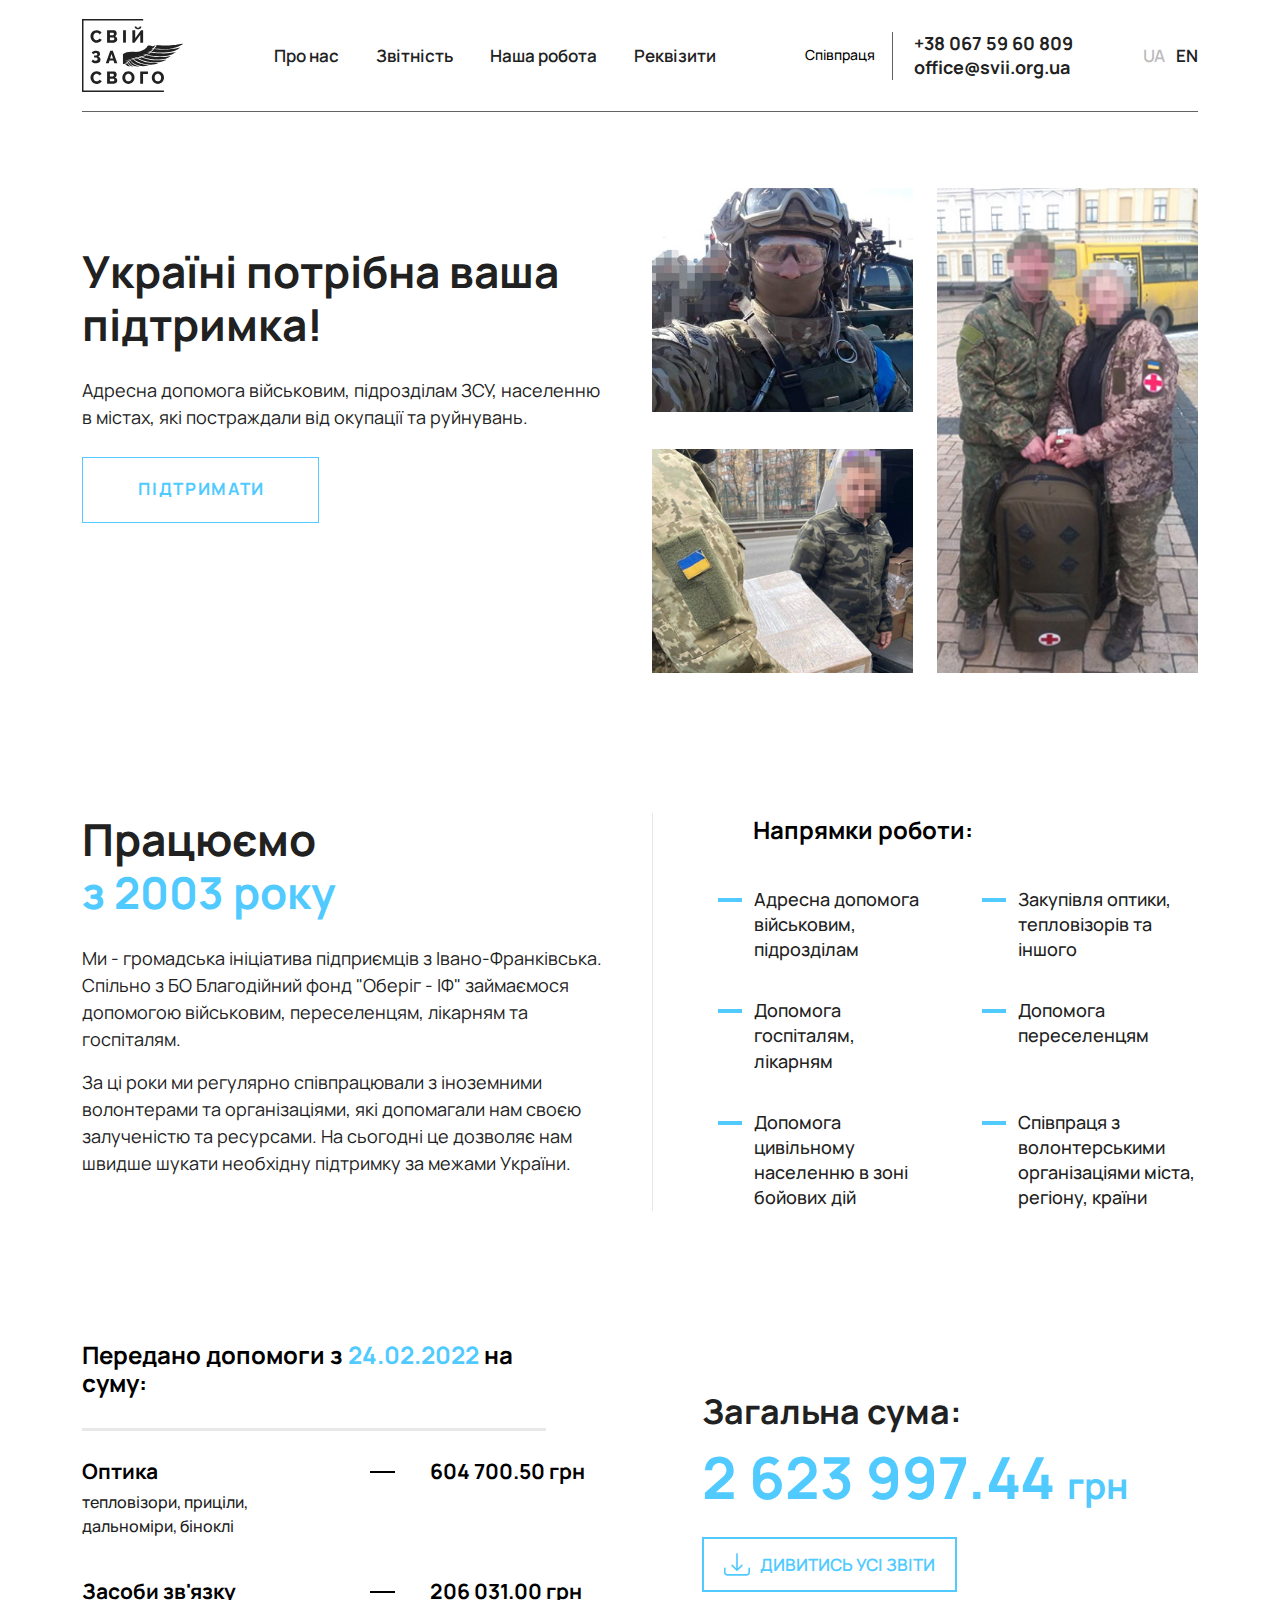
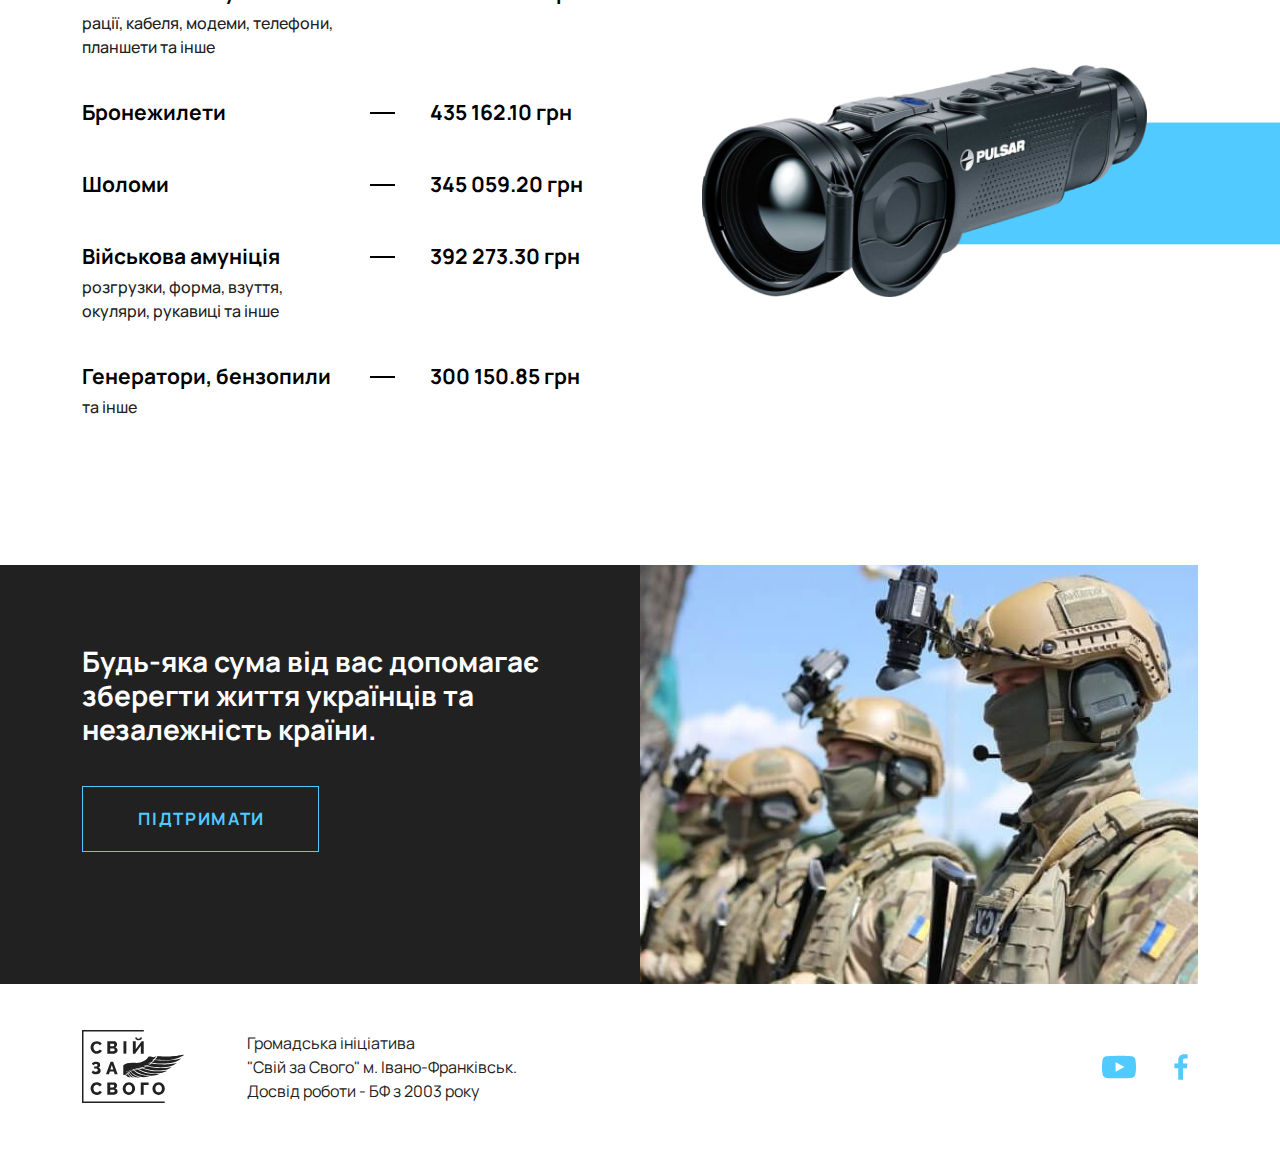
==== commit 4c982101: "Add files via upload" ====
--- a/index.html
+++ b/index.html
@@ -288,7 +288,7 @@
                         <div class="col-lg-6">
                             <div class="helpua__info">
                                 <p class="descr">
-                                    Україні потрібна ваша підтримка.<br> Будь-яка сума від вас допомагає зберегти життя
+                                   Будь-яка сума від вас допомагає зберегти життя
                                     українців та незалежність країни.
                                 </p>
                                 <div class="button-container-2 ">
@@ -319,7 +319,7 @@
                         </div>
                         <p>
                             Громадська ініціатива <span>"Свій за Свого"</span> <span>м. Івано-Франківськ.</span> Досвід
-                            роботи - БФ з 2014 року
+                            роботи - БФ з 2003 року
                         </p>
                     </div>
                     <div class="footer__social">
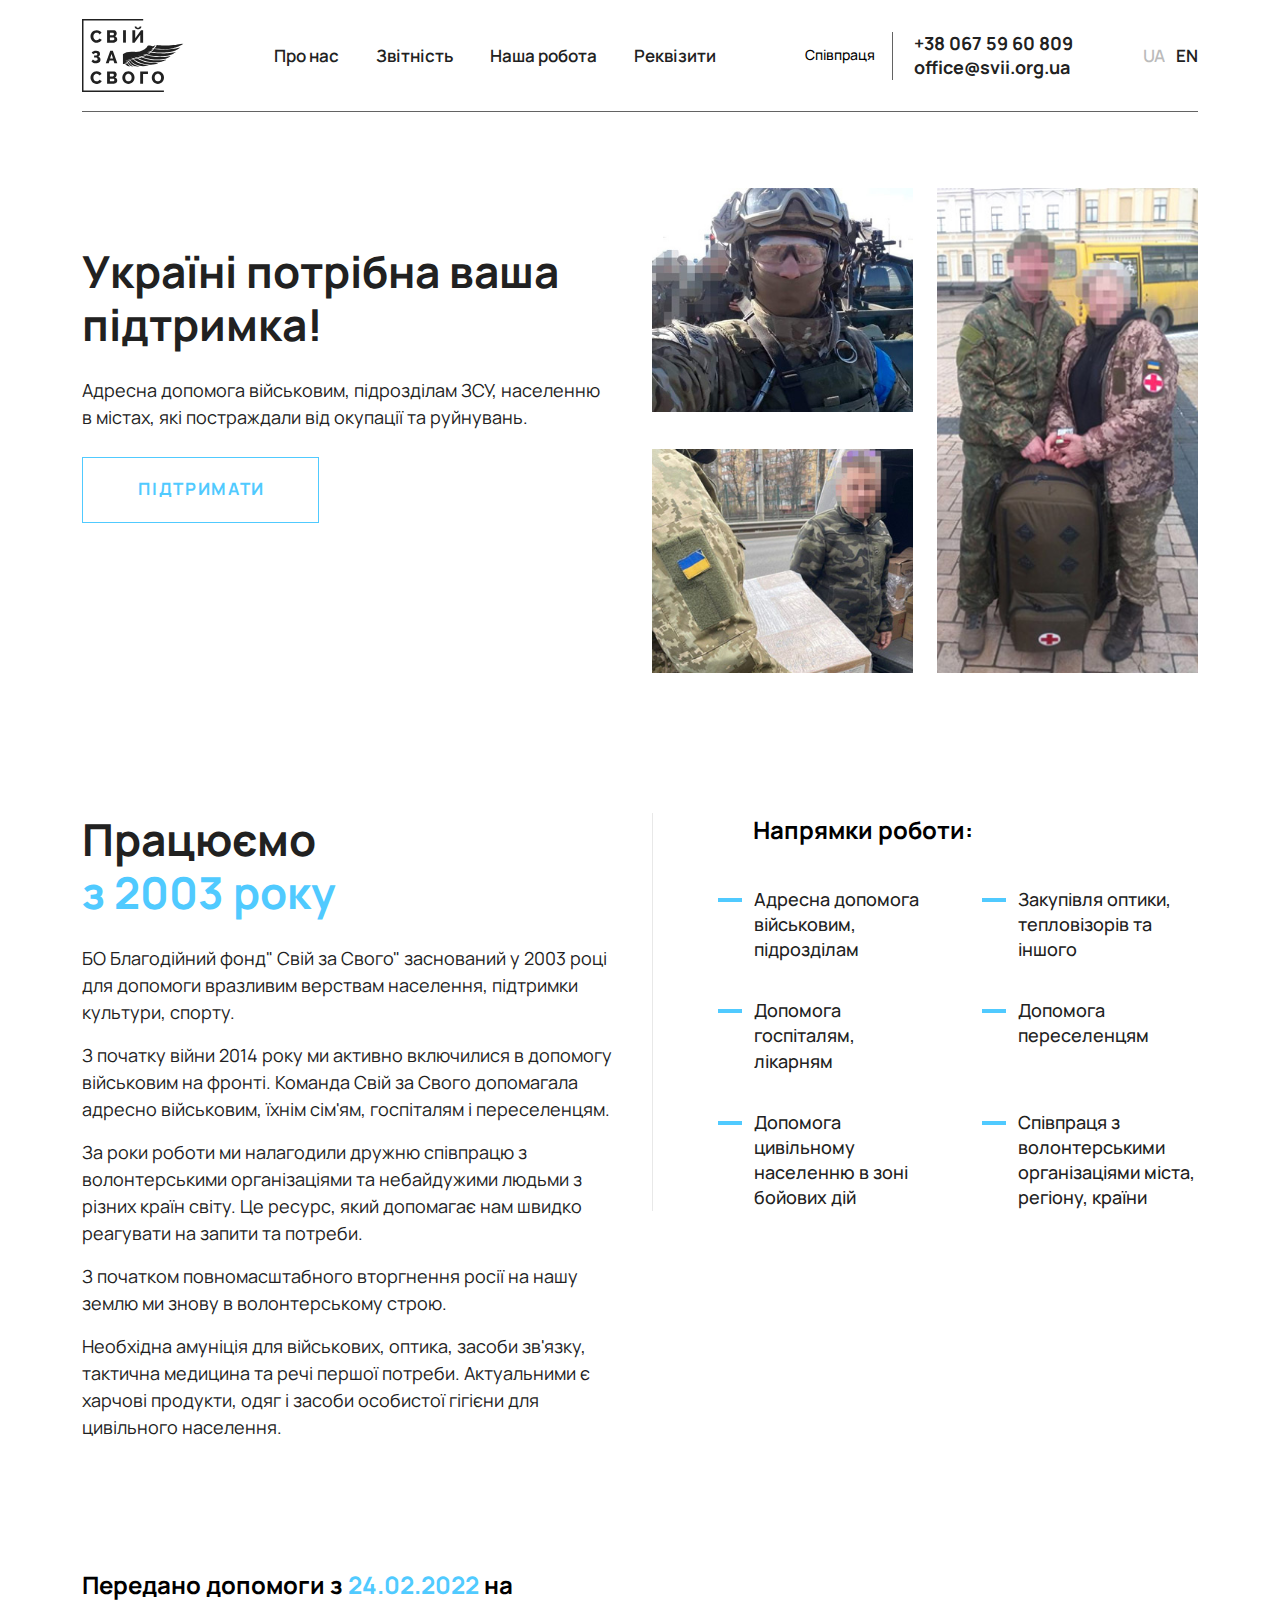
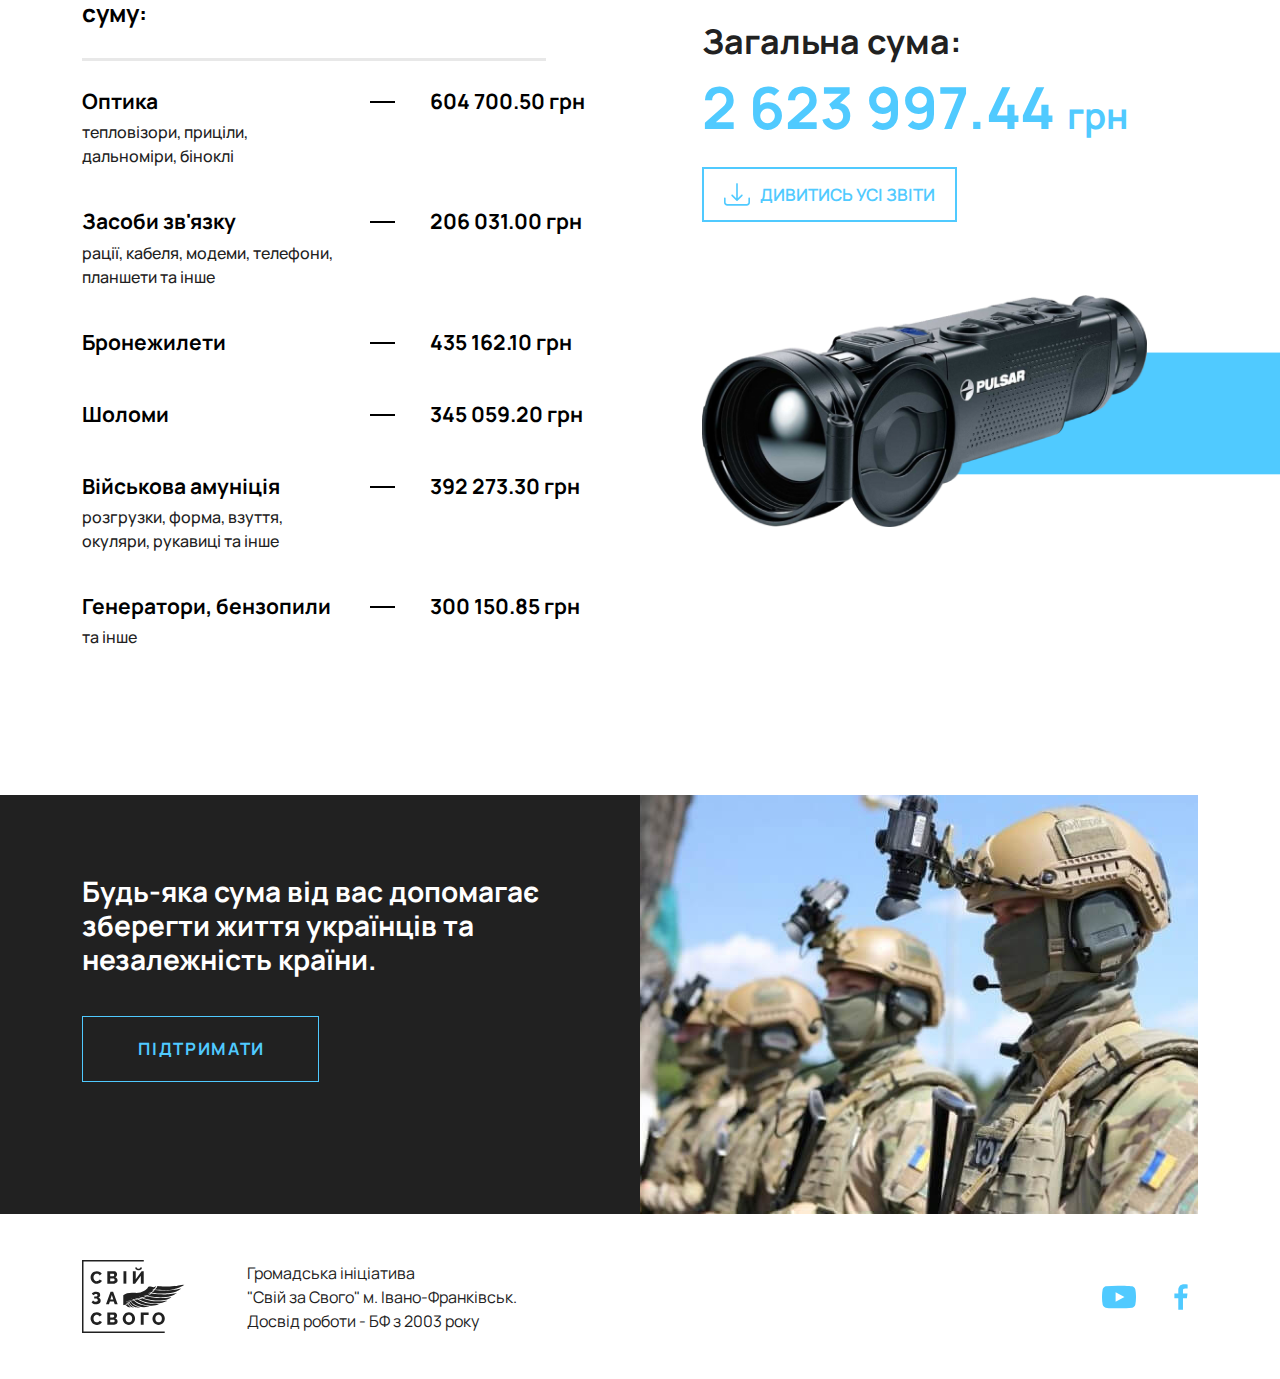
==== commit de0f5131: "Add files via upload" ====
--- a/index.html
+++ b/index.html
@@ -10,7 +10,7 @@
     <title>🤝 Свій за Свого Івано-Франківськ. 🇺🇦 Адресна допомога військовим ЗСУ, переселенцям, лікарням та
         госпіталям.</title>
     <meta
-        content="💙💛 Допомога українській армії, лікарням та постраждалим в наслідок війни. Дрони, бронежилети, тепловізори, медикаменти та речі першої потреби. За сприяння місцевих волонтерських організацій."
+        content="💙💛 Допомога українській армії, лікарням та постраждалим в наслідок війни. Військова амуніція, бронежилети, тепловізори, медикаменти та речі першої потреби."
         name="description">
 
     <link rel="stylesheet" href="https://unpkg.com/swiper@8/swiper-bundle.min.css" />
@@ -71,6 +71,11 @@
                                     <div class="swiper-wrapper">
                                         <div class="swiper-slide">
                                             <div class="imgwrap">
+                                                <img src="img/m4.jpg" alt="slide">
+                                            </div>
+                                        </div>
+                                        <div class="swiper-slide">
+                                            <div class="imgwrap">
                                                 <img src="img/m1.jpg" alt="slide">
                                             </div>
                                         </div>
@@ -82,11 +87,6 @@
                                         <div class="swiper-slide">
                                             <div class="imgwrap">
                                                 <img src="img/m3.jpg" alt="slide">
-                                            </div>
-                                        </div>
-                                        <div class="swiper-slide">
-                                            <div class="imgwrap">
-                                                <img src="img/m4.jpg" alt="slide">
                                             </div>
                                         </div>
                                     </div>
@@ -144,14 +144,27 @@
                                 </h2>
                                 <div class="descr">
                                     <p>
-                                        Ми - громадська ініціатива підприємців з Івано-Франківська. Спільно з БО
-                                        Благодійний фонд "Оберіг - ІФ" займаємося допомогою військовим, переселенцям,
-                                        лікарням та госпіталям.
-                                    </p>
-                                    <p>
-                                        За ці роки ми регулярно співпрацювали з іноземними волонтерами та організаціями,
-                                        які допомагали нам своєю залученістю та ресурсами. На сьогодні це дозволяє нам
-                                        швидше шукати необхідну підтримку за межами України.
+                                        БО Благодійний фонд" Свій за Свого" заснований у 2003 році для допомоги
+                                        вразливим верствам населення, підтримки культури, спорту.
+                                    </p>
+                                    <p>
+                                        З початку війни 2014 року ми активно включилися в допомогу військовим на фронті.
+                                        Команда Свій за Свого допомагала адресно військовим, їхнім сім'ям, госпіталям і
+                                        переселенцям.
+                                    </p>
+                                    <p>
+                                        За роки роботи ми налагодили дружню співпрацю з волонтерськими організаціями та
+                                        небайдужими людьми з різних країн світу. Це ресурс, який допомагає нам швидко
+                                        реагувати на запити та потреби.
+                                    </p>
+                                    <p>
+                                        З початком повномасштабного вторгнення росії на нашу землю ми знову в
+                                        волонтерському строю.
+                                    </p>
+                                    <p>
+                                        Необхідна амуніція для військових, оптика, засоби зв'язку, тактична медицина та
+                                        речі першої потреби. Актуальними є харчові продукти, одяг і засоби особистої
+                                        гігієни для цивільного населення.
                                     </p>
                                 </div>
                             </div>
@@ -288,7 +301,7 @@
                         <div class="col-lg-6">
                             <div class="helpua__info">
                                 <p class="descr">
-                                   Будь-яка сума від вас допомагає зберегти життя
+                                    Будь-яка сума від вас допомагає зберегти життя
                                     українців та незалежність країни.
                                 </p>
                                 <div class="button-container-2 ">
--- a/css/style.css
+++ b/css/style.css
@@ -1 +1 @@
-@import url("https://fonts.googleapis.com/css2?family=Manrope:wght@200;300;400;500;600;700;800&display=swap");body,html{height:100%}.main{-webkit-box-flex:1;-ms-flex:1 1 auto;flex:1 1 auto}.pagewrapper{min-height:100%;display:-webkit-box;display:-ms-flexbox;display:flex;-webkit-box-orient:vertical;-webkit-box-direction:normal;-ms-flex-direction:column;flex-direction:column;overflow:hidden}img{max-width:100%}a{text-decoration:none}body{font-family:"Manrope",sans-serif;color:#212121}.bluebtn{color:#fff;text-transform:uppercase;font-weight:700;font-size:17px;line-height:120%;letter-spacing:0.1em;text-align:center;min-height:66px;width:237px;display:-webkit-box;display:-ms-flexbox;display:flex;-webkit-box-align:center;-ms-flex-align:center;align-items:center;-webkit-box-pack:center;-ms-flex-pack:center;justify-content:center;background:#50CAFF;-webkit-transition:0.3s;transition:0.3s;text-transform:uppercase}.button-container-2{position:relative;width:237px;height:66px;overflow:hidden;border:1px solid #50CAFF;-webkit-transition:0.5s;transition:0.5s;text-transform:uppercase;font-weight:700;font-size:17px;line-height:120%;letter-spacing:0.1em}.button-container-2 a{width:101%;height:100%;display:-webkit-box;display:-ms-flexbox;display:flex;-webkit-box-align:center;-ms-flex-align:center;align-items:center;-webkit-box-pack:center;-ms-flex-pack:center;justify-content:center;background:#50CAFF;-webkit-mask:url("https://raw.githubusercontent.com/robin-dela/css-mask-animation/master/img/urban-sprite.png");mask:url("https://raw.githubusercontent.com/robin-dela/css-mask-animation/master/img/urban-sprite.png");-webkit-mask-size:3000% 100%;mask-size:3000% 100%;border:none;color:#fff;cursor:pointer;-webkit-animation:ani2 0.7s steps(29) forwards;animation:ani2 0.7s steps(29) forwards;text-transform:uppercase;font-weight:700;font-size:17px;line-height:120%;letter-spacing:0.1em}.button-container-2 a:hover{-webkit-animation:ani 0.7s steps(29) forwards;animation:ani 0.7s steps(29) forwards}.mas{position:absolute;color:#50CAFF;text-align:center;width:101%;position:absolute;overflow:hidden;font-weight:700;font-size:17px;line-height:120%;letter-spacing:0.1em;height:100%;display:-webkit-box;display:-ms-flexbox;display:flex;-webkit-box-align:center;-ms-flex-align:center;align-items:center;-webkit-box-pack:center;-ms-flex-pack:center;justify-content:center}@-webkit-keyframes ani{0%{-webkit-mask-position:0 0;mask-position:0 0}to{-webkit-mask-position:100% 0;mask-position:100% 0}}@keyframes ani{0%{-webkit-mask-position:0 0;mask-position:0 0}to{-webkit-mask-position:100% 0;mask-position:100% 0}}@-webkit-keyframes ani2{0%{-webkit-mask-position:100% 0;mask-position:100% 0}to{-webkit-mask-position:0 0;mask-position:0 0}}@keyframes ani2{0%{-webkit-mask-position:100% 0;mask-position:100% 0}to{-webkit-mask-position:0 0;mask-position:0 0}}main.main{padding-top:112px}header.header{height:112px;position:fixed;left:0;top:0;width:100%;background:#fff;z-index:11}.header__content{display:-webkit-box;display:-ms-flexbox;display:flex;-ms-flex-wrap:wrap;flex-wrap:wrap;-webkit-box-align:center;-ms-flex-align:center;align-items:center;border-bottom:1px solid rgba(33,33,33,0.7);height:112px}.header__logo{width:100%;max-width:102px;-webkit-box-flex:0;-ms-flex:0 0 102px;flex:0 0 102px}.header__nav{width:100%;max-width:calc(100% - 495px);-webkit-box-flex:0;-ms-flex:0 0 calc(100% - 495px);flex:0 0 calc(100% - 495px)}.header__nav ul{padding:0;margin:0;list-style-type:none;text-align:center}.header__nav ul li{display:inline-block;vertical-align:middle;margin:0 17px}.header__nav ul li a{color:#212121;font-weight:600;font-size:17px;line-height:120%;-webkit-transition:0.3s;transition:0.3s}.header__nav ul li a:hover{opacity:0.5}.header__tel{width:100%;max-width:338px;-webkit-box-flex:0;-ms-flex:0 0 338px;flex:0 0 338px;display:-webkit-box;display:-ms-flexbox;display:flex;-webkit-box-align:center;-ms-flex-align:center;align-items:center}.header__tel p{margin:0;color:#000;font-weight:500;font-size:14px;line-height:120%;padding-right:17px}.header__tel ul{margin:0;padding:0;list-style-type:none;padding-left:21px;border-left:1px solid rgba(33,33,33,0.7)}.header__tel ul li a{color:#212121;font-weight:700;font-size:18px;line-height:120%;-webkit-transition:0.3s;transition:0.3s}.header__tel ul li a:hover{opacity:0.5}.header__lang{width:100%;max-width:55px;-webkit-box-flex:0;-ms-flex:0 0 55px;flex:0 0 55px}.header__lang ul{list-style-type:none;padding:0;margin:0;display:-webkit-box;display:-ms-flexbox;display:flex;-webkit-box-align:center;-ms-flex-align:center;align-items:center;-webkit-box-pack:justify;-ms-flex-pack:justify;justify-content:space-between}.header__lang ul li a{text-transform:uppercase;color:#212121;font-weight:600;font-size:17px;line-height:120%;-webkit-transition:0.3s;transition:0.3s}.header__lang ul li a:hover{opacity:0.3}.header__lang ul li.active a{opacity:0.3}.welcomescreen{padding:76px 0 0 0;padding-bottom:0!important}.welcomescreen__leftsect{padding-top:57px;max-width:531px}.welcomescreen__leftsect h1{margin:0 0 26px 0;font-weight:700;font-size:48px;line-height:120%}.welcomescreen__leftsect .descr{font-weight:400;font-size:18px;line-height:150%;margin-bottom:26px}.welcomescreen__leftsect .descr p:last-child{margin-bottom:0px}.welcomescreen__rightsect .imgwrap.litt{margin-bottom:42px;width:100%}.welcomescreen__rightsect .imgwrap.litt:last-child{margin-bottom:0}.ourjob{padding:140px 0 0 0!important}.ourjob .ourjob__leftsect{max-width:531px}.ourjob .ourjob__leftsect h2{font-weight:700;font-size:48px;line-height:120%;margin-bottom:26px}.ourjob .ourjob__leftsect h2 span{display:block;color:#50CAFF}.ourjob .ourjob__leftsect .descr{font-weight:400;font-size:18px;line-height:150%}.ourjob .ourjob__leftsect .descr p:last-child{margin-bottom:0}.ourjob .ourjob__rightsect{padding-left:65px;border-left:1px solid rgba(33,33,33,0.1)}.ourjob .ourjob__rightsect .title{color:#000;font-weight:700;font-size:24px;line-height:140%;margin-bottom:40px;padding-left:35px}.ourjob .ourjob__rightsect ul{display:-webkit-box;display:-ms-flexbox;display:flex;-ms-flex-wrap:wrap;flex-wrap:wrap;-webkit-box-pack:justify;-ms-flex-pack:justify;justify-content:space-between;list-style-type:none;padding:0;margin:0}.ourjob .ourjob__rightsect ul li{width:100%;max-width:45%;-webkit-box-flex:0;-ms-flex:0 0 45%;flex:0 0 45%;position:relative;padding-left:36px;font-weight:500;font-size:18px;line-height:140%;margin-bottom:36px}.ourjob .ourjob__rightsect ul li:last-child,.ourjob .ourjob__rightsect ul li:nth-last-child(2){margin-bottom:0}.ourjob .ourjob__rightsect ul li:after{content:"";display:inline-block;width:24px;height:4px;position:absolute;left:0;top:11px;background:#50CAFF}.collected{overflow:hidden;margin-bottom:130px;padding-top:130px}.collected .collected__lefttsect{padding-top:40px}.collected .collected__lefttsect .title{margin-bottom:11px;font-weight:700;font-size:40px;line-height:120%}.collected .collected__lefttsect .totalcollected{margin-bottom:11px;font-weight:700;font-size:90px;line-height:120%;color:#50CAFF}.collected .collected__lefttsect .totalcollected span{font-size:36px}.collected .collected__lefttsect .descr{font-weight:400;font-size:18px;line-height:150%;margin-bottom:30px;max-width:437px}.collected .collected__rightsect{position:relative;padding:75px 0 75px 97px;display:-webkit-box;display:-ms-flexbox;display:flex;-ms-flex-wrap:wrap;flex-wrap:wrap}.collected .collected__rightsect:after{content:"";display:block;position:absolute;left:0;top:0;background:#50CAFF;width:1100px;height:100%}.collected .collected__rightsect .collected__box{position:relative;z-index:1;width:100%;max-width:46%;-webkit-box-flex:0;-ms-flex:0 0 46%;flex:0 0 46%}.collected .collected__rightsect .collected__box .num{color:#fff;font-weight:700;font-size:40px;line-height:120%;position:relative;margin-bottom:10px;display:inline-block}.collected .collected__rightsect .collected__box .num:after{content:"";display:inline-block;position:absolute;bottom:-10px;left:0;background:#fff;width:60px;height:2px}.collected .collected__rightsect .collected__box .descr{max-width:188px;font-weight:500;font-size:16px;line-height:130%;color:#fff;margin-top:10px}.watch-reports{display:-webkit-box;display:-ms-flexbox;display:flex;-webkit-box-align:center;-ms-flex-align:center;align-items:center;-webkit-box-pack:center;-ms-flex-pack:center;justify-content:center;border:2px solid #50CAFF;width:297px;height:66px;text-transform:uppercase;color:#50CAFF;font-weight:600;font-size:18px;line-height:150%;-webkit-transition:0.3s;transition:0.3s}.watch-reports span{display:-webkit-box;display:-ms-flexbox;display:flex;-webkit-box-align:center;-ms-flex-align:center;align-items:center}.watch-reports svg{margin-right:10px}.watch-reports svg path{-webkit-transition:0.3s;transition:0.3s}.watch-reports:hover{background-color:#50CAFF;color:#fff}.watch-reports:hover svg path{fill:#fff}.helpua__info{position:relative;padding:80px 0;height:100%}.helpua__info:after{content:"";display:block;position:absolute;right:0;top:0;width:1100px;height:100%;background:#212121}.helpua__info .descr{margin-bottom:40px;font-weight:700;font-size:32px;line-height:120%;color:#fff;position:relative;z-index:1}.helpua__info .button-container-2{z-index:1;position:relative}.helpua__img{position:relative;overflow:hidden;height:419px}.helpua__img img{width:100%;height:100%;-o-object-fit:cover;object-fit:cover;-o-object-position:50% 50%;object-position:50% 50%}.header__lang.mobileshow{display:none}.header__burger{display:none}.welcomescreen__rightsect .imgwrap{overflow:hidden}.welcomescreen__rightsect .imgwrap img{width:100%;height:100%;-o-object-fit:cover;object-fit:cover;-o-object-position:50% 50%;object-position:50% 50%}.welcomescreen__rightsect .imgwrap.big{height:490px}.welcomescreen__rightsect .imgwrap.litt{height:224px}:root{scroll-behavior:inherit}.bluebtn.rekvbtn{display:none}.collectedzvit .collectedzvit__title{margin:0 0 28px 0;color:#000;font-weight:700;font-size:24px;line-height:120%;padding-bottom:30px;border-bottom:3px solid rgba(33,33,33,0.1);max-width:85%}.collectedzvit .collectedzvit__title span{color:#50CAFF}.collectedzvit ul{list-style-type:none;padding:0;margin:0}.collectedzvit ul li{display:-webkit-box;display:-ms-flexbox;display:flex;-ms-flex-wrap:wrap;flex-wrap:wrap;margin-bottom:35px}.collectedzvit ul li:last-child{margin-bottom:0}.collectedzvit ul li p{width:100%;max-width:50%;-webkit-box-flex:0;-ms-flex:0 0 50%;flex:0 0 50%}.collectedzvit ul li p:first-child{padding-right:15px}.collectedzvit ul li p:first-child .title{display:block;margin-bottom:6px;color:#000;font-weight:700;font-size:24px;line-height:120%}.collectedzvit ul li p:first-child .descr{color:#212121;font-weight:500;font-size:16px;line-height:130%}.collectedzvit ul li p:nth-child(2){position:relative;color:#000;font-weight:700;font-size:24px;line-height:120%;padding-left:90px}.collectedzvit ul li p:nth-child(2):after{content:"";display:inline-block;background:#000;width:35px;height:2px;position:absolute;left:15px;top:15px}.collectedtotzvit{padding-top:50px;padding-left:50px}.collectedtotzvit .title{margin-bottom:11px;color:#212121;font-weight:700;font-size:40px;line-height:120%}.collectedtotzvit .totprice{font-weight:700;font-size:69px;line-height:120%;color:#50CAFF}.collectedtotzvit .totprice span{font-size:36px}.collectedtotzvit .watch-reports{width:255px;height:55px;font-size:17px}.collectedtotzvit>img{margin-top:73px;width:900px;max-width:initial}.mobslider{display:none}.newssection{padding:70px 0}.newssection h1{margin-bottom:38px;font-weight:700;font-size:48px;line-height:120%}.news__box .news__box-pic{height:340px;overflow:hidden}.news__box .news__box-pic img{width:100%;height:100%;-o-object-fit:cover;object-fit:cover;-o-object-position:50% 50%;object-position:50% 50%;-webkit-transition:0.5s;transition:0.5s;-webkit-transform:scale(1.01);transform:scale(1.01)}.news__box .news__box-descr{padding-top:20px}.news__box .news__box-descr .title{margin-bottom:17px;font-weight:700;font-size:20px;line-height:120%;color:#212121}.news__box .news__box-descr .date{margin-bottom:17px;letter-spacing:0.05em;font-weight:500;font-size:14px;line-height:120%;color:#212121}.news__box .news__box-descr .immitlink{display:inline-block;color:#50CAFF;letter-spacing:0.05em;font-weight:600;font-size:17px;line-height:120%;text-decoration:underline}.news__box:hover .news__box-pic img{-webkit-transform:scale(1.05);transform:scale(1.05)}.news__box:hover .immitlink{text-decoration:none}.newssection .col-lg-3 a{display:block;margin-bottom:50px}.pagination{-webkit-box-pack:center;-ms-flex-pack:center;justify-content:center;margin-top:20px}.pagination ul{list-style-type:none;padding:0;margin:0}.pagination ul li{display:inline-block;width:35px;text-align:center;vertical-align:middle}.pagination ul li a{display:-webkit-box;display:-ms-flexbox;display:flex;width:35px;height:35px;-webkit-box-align:center;-ms-flex-align:center;align-items:center;-webkit-box-pack:center;-ms-flex-pack:center;justify-content:center;color:#212121;font-weight:400;font-size:15px;line-height:18px;-webkit-transition:0.3s;transition:0.3s}.pagination ul li a:hover{background:#50CAFF}.pagination ul li.active a{background:#50CAFF}.pagination ul li.pagination__prev{margin-right:10px}.pagination ul li.pagination__prev a:hover{background-color:transparent;opacity:0.5}.pagination ul li.pagination__next{margin-left:10px}.pagination ul li.pagination__next a:hover{background-color:transparent;opacity:0.5}.pagination ul li.disabled a{opacity:0.3!important}.news__box .news__box-descr .title{display:-webkit-box;-webkit-line-clamp:2;-webkit-box-orient:vertical;overflow:hidden}.newssection.postsect h1{text-align:center;margin-bottom:20px}.postsect article{max-width:1000px;margin:0 auto}.postsect article img{max-width:100%;display:block;margin:0 auto 30px}.rekvizytysect{padding:70px 0}.rekvizytysect h1{font-weight:700;font-size:48px;line-height:120%;margin-bottom:16px}.rekvizytysect .infotext{margin:0;font-weight:300;font-size:16px;line-height:120%}.reksect{margin-top:65px}.reksect .title{font-weight:700;font-size:32px;line-height:120%;margin-bottom:70px;text-transform:uppercase}.reksect .title span{display:inline-block;position:relative}.reksect .title span:after{content:"";height:2px;width:101px;background:#50CAFF;position:absolute;left:0;bottom:-32px}.reksect ul{list-style-type:none;padding:0;margin:0}.reksect ul li{display:block;margin-bottom:25px;font-weight:400;font-size:17px;line-height:180%;color:#000}.reksect ul li span{display:block;font-weight:600;font-size:18px}.reksect ul li .copytext{cursor:pointer;font-weight:700}.reksect ul li span.copytext{display:inline-block}.rekvbottsect{min-height:180px;background:#212121;display:-webkit-box;display:-ms-flexbox;display:flex;-webkit-box-align:center;-ms-flex-align:center;align-items:center;position:relative;margin-top:170px}.rekvbottsect:after{content:"";position:absolute;right:0;top:0;height:100%;background:url("../img/flag.jpg") no-repeat center/100% 100%;width:36%}.rekvbottsect p{margin:0;font-weight:700;font-size:32px;line-height:120%;color:#fff}.rekvbottsect>img{position:absolute;bottom:0;left:57%;z-index:1}.footer{height:165px;display:-webkit-box;display:-ms-flexbox;display:flex;-webkit-box-align:center;-ms-flex-align:center;align-items:center}.footer__wrapper{display:-webkit-box;display:-ms-flexbox;display:flex;-ms-flex-wrap:wrap;flex-wrap:wrap;-webkit-box-pack:justify;-ms-flex-pack:justify;justify-content:space-between}.footer__wrapper .footer__social{display:-webkit-box;display:-ms-flexbox;display:flex;-webkit-box-align:center;-ms-flex-align:center;align-items:center}.footer__wrapper .footer__social ul{list-style-type:none;padding:0;margin:0}.footer__wrapper .footer__social ul li{display:inline-block;margin-left:25px}.footer__wrapper .footer__left{display:-webkit-box;display:-ms-flexbox;display:flex;-webkit-box-align:center;-ms-flex-align:center;align-items:center}.footer__wrapper .footer__left .footer__logo{margin-right:62px}.footer__wrapper .footer__left p{display:inline-block;max-width:280px;margin:0}.footer__wrapper .footer__left p span{display:inline-block}@media (max-width:1399.8px){.welcomescreen__leftsect h1{font-size:44px}.ourjob .ourjob__leftsect h2{font-size:44px}.collected .collected__lefttsect .totalcollected{font-size:80px}.collected .collected__lefttsect .title{font-size:36px}.helpua__info .descr{font-size:28px}.welcomescreen__rightsect .imgwrap.litt{margin-bottom:37px}.welcomescreen__rightsect .imgwrap.big{height:485px}.newssection h1{font-size:44px}.rekvbottsect>img{left:53%}.collectedtotzvit>img{width:800px}.collectedzvit ul li p:first-child .title,.collectedzvit ul li p:nth-child(2){font-size:21px}.collectedzvit ul li p:nth-child(2):after{width:25px;top:12px}.collectedzvit ul li p:nth-child(2){padding-left:75px}.collectedtotzvit .title{font-size:34px}.collectedtotzvit .totprice{font-size:58px}.collectedzvit ul li p:nth-child(2){margin:0}.collectedzvit ul li{margin-bottom:25px}}@media (max-width:1199.8px){.header__tel{max-width:280px;-webkit-box-flex:0;-ms-flex:0 0 280px;flex:0 0 280px}.header__logo{max-width:80px;-webkit-box-flex:0;-ms-flex:0 0 80px;flex:0 0 80px}.header__tel ul li a{font-size:16px}.header__nav{max-width:calc(100% - 415px);-webkit-box-flex:0;-ms-flex:0 0 calc(100% - 415px);flex:0 0 calc(100% - 415px)}.welcomescreen__rightsect .imgwrap.litt{margin-bottom:31px}.welcomescreen__leftsect{padding-top:30px}.welcomescreen__leftsect h1{font-size:40px}.button-container-2{height:60px}.ourjob .ourjob__leftsect h2{font-size:38px}.ourjob .ourjob__rightsect ul li{max-width:100%;-webkit-box-flex:0;-ms-flex:0 0 100%;flex:0 0 100%;margin-bottom:20px!important}.ourjob{padding:40px 0 100px 0}.collected .collected__lefttsect .totalcollected{font-size:65px}.collected .collected__lefttsect .title{font-size:32px}.collected .collected__lefttsect .totalcollected span{font-size:32px}.collected{margin-bottom:100px}.helpua__info .descr{font-size:24px}.welcomescreen__rightsect .imgwrap.big{height:480px}.newssection h1{font-size:40px}.news__box .news__box-pic{height:300px}.news__box .news__box-descr .title{font-size:18px}.rekvizytysect h1{font-size:42px}.reksect .title{font-size:28px;margin-bottom:50px}.reksect .title span:after{bottom:-20px}.rekvbottsect p{font-size:28px}.collectedtotzvit .totprice{font-size:48px}.collectedtotzvit .title{font-size:28px}.collectedzvit .collectedzvit__title{max-width:100%}.welcomescreen{padding:70px 0 70px 0}}@media (max-width:991.8px){.welcomescreen .col-lg-6:first-child{-webkit-box-ordinal-group:3;-ms-flex-order:2;order:2}.welcomescreen .col-lg-6:nth-child(2){-webkit-box-ordinal-group:2;-ms-flex-order:1;order:1}.welcomescreen__rightsect .imgwrap.litt{margin-bottom:30px}.ourjob,.welcomescreen{padding:50px 0}.ourjob .ourjob__leftsect h2{font-size:42px}.ourjob .ourjob__leftsect,.welcomescreen__leftsect{max-width:100%}.ourjob .ourjob__leftsect{margin-bottom:30px}.ourjob .ourjob__rightsect{border-left:none;padding-left:0}.ourjob .ourjob__rightsect .title{padding-left:0;margin-bottom:20px}.collected__lefttsect{margin-bottom:30px}.collected{margin-bottom:50px}.collected .collected__rightsect:after,.helpua__info:after{width:100%}.helpua__info{padding:50px 20px 50px 30px}.helpua__img{height:auto}.header__nav{display:none}.header__lang{display:none}.header__tel{max-width:160px;-webkit-box-flex:0;-ms-flex:0 0 160px;flex:0 0 160px;display:inline-block;text-align:left}.header__tel p{display:none}.header__tel ul{border:none;padding-left:0}.header__content{-webkit-box-pack:justify;-ms-flex-pack:justify;justify-content:space-between}.header__burger{display:-webkit-inline-box;display:-ms-inline-flexbox;display:inline-flex;width:32px;height:22px;-webkit-box-orient:vertical;-webkit-box-direction:normal;-ms-flex-direction:column;flex-direction:column;-webkit-box-pack:justify;-ms-flex-pack:justify;justify-content:space-between}.header__burger span{display:inline-block;width:32px;height:2px;background:#212121;-webkit-transition:0.5s;transition:0.5s}.header__burger.open span:nth-child(2){opacity:0}.header__burger.open span:first-child{-webkit-transform:rotate(45deg) translate(7px,7px);transform:rotate(45deg) translate(7px,7px)}.header__burger.open span:nth-child(3){-webkit-transform:rotate(-45deg) translate(7px,-7px);transform:rotate(-45deg) translate(7px,-7px)}.header__content,header.header{height:94px}.header__nav.show{-webkit-transform:translateY(0);transform:translateY(0)}.header__nav{display:-webkit-box;display:-ms-flexbox;display:flex;-webkit-transition:0.5s;transition:0.5s;-webkit-transform:translateY(120%);transform:translateY(120%)}.header__nav{display:-webkit-box;display:-ms-flexbox;display:flex;-webkit-box-orient:vertical;-webkit-box-direction:normal;-ms-flex-direction:column;flex-direction:column;-webkit-box-pack:justify;-ms-flex-pack:justify;justify-content:space-between;position:fixed;height:calc(100vh - 94px);width:100%;left:0;top:94px;background:#fff;max-width:100%;z-index:11;overflow:scroll;padding-top:100px;padding-bottom:50px;-webkit-box-flex:initial;-ms-flex:initial;flex:initial}.header__nav ul li{display:block;margin:0 0 20px 0}.header__nav ul li a{font-size:18px}.header__lang.mobileshow{display:block;text-align:center;margin:0 auto}.welcomescreen__rightsect .imgwrap.big{height:478px}main.main{padding-top:94px}.header__lang{max-width:65px}.newssection{padding:50px 0}.rekbox{margin-bottom:50px}.rekvbottsect{margin-top:130px}.rekvbottsect p{font-size:24px}.rekvizytysect{padding-top:40px}.rekvizytysect h1{font-size:40px}.postsect article img{width:100%}.collected{padding-top:60px}.ourjob{padding:100px 0 0 0!important}.btnswrap{display:-webkit-box;display:-ms-flexbox;display:flex;-webkit-box-align:center;-ms-flex-align:center;align-items:center;-webkit-box-pack:justify;-ms-flex-pack:justify;justify-content:space-between;-ms-flex-wrap:wrap;flex-wrap:wrap}.bluebtn.rekvbtn{display:-webkit-box;display:-ms-flexbox;display:flex;background-color:#fff;border:1px solid #50CAFF;color:#50CAFF;min-height:60px}.collectedtotzvit{padding-left:0}}@media (max-width:767.8px){.rekvbottsect>img{width:250px}.rekvbottsect:after{right:-90px;width:300px}.rekvbottsect>img{left:initial;right:40px}}@media (max-width:575.8px){.welcomescreen__rightsect .imgwrap.big{display:none}.welcomescreen__rightsect .imgwrap.big,.welcomescreen__rightsect .imgwrap.litt{height:195px;margin-bottom:0}.welcomescreen{padding:20px 0 0 0}.welcomescreen__leftsect{padding-top:25px}.welcomescreen__leftsect h1{font-size:32px;margin-bottom:23px}.welcomescreen__leftsect .descr{font-size:15px}.button-container-2{width:100%}.welcomescreen__leftsect .descr{margin-bottom:23px}.ourjob .ourjob__leftsect h2{font-size:32px;margin-bottom:20px}.ourjob .ourjob__leftsect .descr{font-size:15px}.ourjob .ourjob__rightsect .title{font-size:21px}.ourjob .ourjob__rightsect ul li{font-size:15px}.ourjob .ourjob__rightsect ul li:after{top:9px}.ourjob{padding-bottom:30px}.collected{padding:0 0 50px 0}.collected .collected__lefttsect{padding-top:30px}.collected .collected__lefttsect .title{font-size:24px}.collected .collected__lefttsect .totalcollected{font-size:52px}.collected .collected__lefttsect .totalcollected span{font-size:21px}.watch-reports{width:100%;min-height:60px;font-size:17px}.collected .collected__rightsect{padding:30px}.collected .collected__rightsect .collected__box{max-width:100%;-webkit-box-flex:0;-ms-flex:0 0 100%;flex:0 0 100%}.collected .collected__rightsect .collected__box .descr{max-width:100%}.collected{margin-bottom:0}.helpua__info .descr{font-size:21px;line-height:140%}.helpua__info{padding:40px 30px}.footer__wrapper .footer__left{-ms-flex-wrap:wrap;flex-wrap:wrap}.footer{height:auto;padding:20px 0}.footer__wrapper .footer__left .footer__logo{margin:0 auto 20px}.footer__wrapper .footer__left p{text-align:center;margin:0 auto}.footer__wrapper .footer__social{margin:15px auto 0}.footer__logo img{max-width:80px}.footer__wrapper .footer__left p{font-size:14px}.header__lang.mobileshow{-webkit-box-flex:initial;-ms-flex:initial;flex:initial}.header__lang.mobileshow ul li{margin-bottom:0}.news__box .news__box-pic{height:auto}.newssection h1{font-size:32px;margin-bottom:20px}.newssection{padding-top:30px}.news__box .news__box-descr{padding-top:10px}.news__box .news__box-descr .date,.news__box .news__box-descr .title{margin-bottom:12px}.newssection .col-lg-3 a{margin-bottom:30px}.rekvizytysect{padding-top:30px}.rekvizytysect h1{font-size:26px;margin-bottom:10px}.rekvizytysect .infotext{font-size:13px}.reksect{margin-top:40px}.reksect .title{font-size:24px;margin-bottom:40px}.reksect .title span:after{width:60px}.reksect ul li,.reksect ul li span{font-size:16px}.rekvbottsect>img{right:0;width:160px;bottom:100%}.rekvbottsect:after{background:url(../img/flag.jpg) no-repeat center/auto 100%;bottom:100%;display:block;top:initial;width:100%;height:100px;right:0}.rekvbottsect p{position:relative;z-index:2}.rekvbottsect p{font-size:21px}.rekvbottsect{min-height:initial;padding:30px 0}.reksect ul li:last-child{margin-bottom:0}.rekbox{margin-bottom:30px}.rekvizytysect{padding-bottom:50px}.ourjob{padding:60px 0 0 0!important}.bluebtn.rekvbtn{margin-top:20px;width:100%}.collected{padding-top:50px}.collectedzvit .collectedzvit__title{padding-bottom:15px}.collectedzvit ul li p{max-width:100%;-webkit-box-flex:0;-ms-flex:0 0 100%;flex:0 0 100%}.collectedzvit ul li p:nth-child(2):after{display:none}.collectedzvit ul li p:nth-child(2){padding-left:0}.collectedzvit ul li p:first-child{margin-bottom:20px}.collectedzvit ul li{margin-bottom:20px;padding-bottom:15px}.collectedzvit ul li p:nth-child(2){border-bottom:1px solid #50CAFF;display:inline-block}.collectedzvit ul li p:first-child .descr{font-size:15px}.collectedtotzvit .totprice{font-size:42px}.collectedtotzvit .watch-reports{width:100%;max-width:220px;font-size:15px;height:50px;min-height:initial}.watch-reports svg{width:22px;margin-top:-1px}.collectedtotzvit>img{width:560px;margin-top:50px}.welcomescreen__rightsect .imgwrap.litt:first-child{margin-bottom:20px}.rekvbottsect:after{background-repeat:repeat-x}.welcomescreen__rightsect .imgwrap.litt{height:auto}.collectedzvit ul li{display:block}.collectedzvit ul li p:nth-child(2){-webkit-box-flex:initial;-ms-flex:initial;flex:initial;width:auto;padding-bottom:5px}.welcomescreen__rightsect .imgwrap.litt:last-child{display:none}.welcomescreen__rightsect .imgwrap.litt:first-child{margin-bottom:0}.welcomescreen__leftsect{padding-top:10px}.welcomescreen__leftsect h1{margin-bottom:15px}.welcomescreen__rightsect{display:none}.mobslider{display:block}.mobslider img{width:100%}}@media (max-width:360.8px){.collectedtotzvit .totprice{font-size:36px}.collectedtotzvit>img{width:500px}}+@import url("https://fonts.googleapis.com/css2?family=Manrope:wght@200;300;400;500;600;700;800&display=swap");body,html{height:100%}.main{-webkit-box-flex:1;-ms-flex:1 1 auto;flex:1 1 auto}.pagewrapper{min-height:100%;display:-webkit-box;display:-ms-flexbox;display:flex;-webkit-box-orient:vertical;-webkit-box-direction:normal;-ms-flex-direction:column;flex-direction:column;overflow:hidden}img{max-width:100%}a{text-decoration:none}body{font-family:"Manrope",sans-serif;color:#212121}.bluebtn{color:#fff;text-transform:uppercase;font-weight:700;font-size:17px;line-height:120%;letter-spacing:0.1em;text-align:center;min-height:66px;width:237px;display:-webkit-box;display:-ms-flexbox;display:flex;-webkit-box-align:center;-ms-flex-align:center;align-items:center;-webkit-box-pack:center;-ms-flex-pack:center;justify-content:center;background:#50CAFF;-webkit-transition:0.3s;transition:0.3s;text-transform:uppercase}.button-container-2{position:relative;width:237px;height:66px;overflow:hidden;border:1px solid #50CAFF;-webkit-transition:0.5s;transition:0.5s;text-transform:uppercase;font-weight:700;font-size:17px;line-height:120%;letter-spacing:0.1em}.button-container-2 a{width:101%;height:100%;display:-webkit-box;display:-ms-flexbox;display:flex;-webkit-box-align:center;-ms-flex-align:center;align-items:center;-webkit-box-pack:center;-ms-flex-pack:center;justify-content:center;background:#50CAFF;-webkit-mask:url("https://raw.githubusercontent.com/robin-dela/css-mask-animation/master/img/urban-sprite.png");mask:url("https://raw.githubusercontent.com/robin-dela/css-mask-animation/master/img/urban-sprite.png");-webkit-mask-size:3000% 100%;mask-size:3000% 100%;border:none;color:#fff;cursor:pointer;-webkit-animation:ani2 0.7s steps(29) forwards;animation:ani2 0.7s steps(29) forwards;text-transform:uppercase;font-weight:700;font-size:17px;line-height:120%;letter-spacing:0.1em}.button-container-2 a:hover{-webkit-animation:ani 0.7s steps(29) forwards;animation:ani 0.7s steps(29) forwards}.mas{position:absolute;color:#50CAFF;text-align:center;width:101%;position:absolute;overflow:hidden;font-weight:700;font-size:17px;line-height:120%;letter-spacing:0.1em;height:100%;display:-webkit-box;display:-ms-flexbox;display:flex;-webkit-box-align:center;-ms-flex-align:center;align-items:center;-webkit-box-pack:center;-ms-flex-pack:center;justify-content:center}@-webkit-keyframes ani{0%{-webkit-mask-position:0 0;mask-position:0 0}to{-webkit-mask-position:100% 0;mask-position:100% 0}}@keyframes ani{0%{-webkit-mask-position:0 0;mask-position:0 0}to{-webkit-mask-position:100% 0;mask-position:100% 0}}@-webkit-keyframes ani2{0%{-webkit-mask-position:100% 0;mask-position:100% 0}to{-webkit-mask-position:0 0;mask-position:0 0}}@keyframes ani2{0%{-webkit-mask-position:100% 0;mask-position:100% 0}to{-webkit-mask-position:0 0;mask-position:0 0}}main.main{padding-top:112px}header.header{height:112px;position:fixed;left:0;top:0;width:100%;background:#fff;z-index:11}.header__content{display:-webkit-box;display:-ms-flexbox;display:flex;-ms-flex-wrap:wrap;flex-wrap:wrap;-webkit-box-align:center;-ms-flex-align:center;align-items:center;border-bottom:1px solid rgba(33,33,33,0.7);height:112px}.header__logo{width:100%;max-width:102px;-webkit-box-flex:0;-ms-flex:0 0 102px;flex:0 0 102px}.header__nav{width:100%;max-width:calc(100% - 495px);-webkit-box-flex:0;-ms-flex:0 0 calc(100% - 495px);flex:0 0 calc(100% - 495px)}.header__nav ul{padding:0;margin:0;list-style-type:none;text-align:center}.header__nav ul li{display:inline-block;vertical-align:middle;margin:0 17px}.header__nav ul li a{color:#212121;font-weight:600;font-size:17px;line-height:120%;-webkit-transition:0.3s;transition:0.3s}.header__nav ul li a:hover{opacity:0.5}.header__tel{width:100%;max-width:338px;-webkit-box-flex:0;-ms-flex:0 0 338px;flex:0 0 338px;display:-webkit-box;display:-ms-flexbox;display:flex;-webkit-box-align:center;-ms-flex-align:center;align-items:center}.header__tel p{margin:0;color:#000;font-weight:500;font-size:14px;line-height:120%;padding-right:17px}.header__tel ul{margin:0;padding:0;list-style-type:none;padding-left:21px;border-left:1px solid rgba(33,33,33,0.7)}.header__tel ul li a{color:#212121;font-weight:700;font-size:18px;line-height:120%;-webkit-transition:0.3s;transition:0.3s}.header__tel ul li a:hover{opacity:0.5}.header__lang{width:100%;max-width:55px;-webkit-box-flex:0;-ms-flex:0 0 55px;flex:0 0 55px}.header__lang ul{list-style-type:none;padding:0;margin:0;display:-webkit-box;display:-ms-flexbox;display:flex;-webkit-box-align:center;-ms-flex-align:center;align-items:center;-webkit-box-pack:justify;-ms-flex-pack:justify;justify-content:space-between}.header__lang ul li a{text-transform:uppercase;color:#212121;font-weight:600;font-size:17px;line-height:120%;-webkit-transition:0.3s;transition:0.3s}.header__lang ul li a:hover{opacity:0.3}.header__lang ul li.active a{opacity:0.3}.welcomescreen{padding:76px 0 0 0;padding-bottom:0!important}.welcomescreen__leftsect{padding-top:57px;max-width:531px}.welcomescreen__leftsect h1{margin:0 0 26px 0;font-weight:700;font-size:48px;line-height:120%}.welcomescreen__leftsect .descr{font-weight:400;font-size:18px;line-height:150%;margin-bottom:26px}.welcomescreen__leftsect .descr p:last-child{margin-bottom:0px}.welcomescreen__rightsect .imgwrap.litt{margin-bottom:42px;width:100%}.welcomescreen__rightsect .imgwrap.litt:last-child{margin-bottom:0}.ourjob{padding:140px 0 0 0!important}.ourjob .ourjob__leftsect{max-width:531px}.ourjob .ourjob__leftsect h2{font-weight:700;font-size:48px;line-height:120%;margin-bottom:26px}.ourjob .ourjob__leftsect h2 span{display:block;color:#50CAFF}.ourjob .ourjob__leftsect .descr{font-weight:400;font-size:18px;line-height:150%}.ourjob .ourjob__leftsect .descr p:last-child{margin-bottom:0}.ourjob .ourjob__rightsect{padding-left:65px;border-left:1px solid rgba(33,33,33,0.1)}.ourjob .ourjob__rightsect .title{color:#000;font-weight:700;font-size:24px;line-height:140%;margin-bottom:40px;padding-left:35px}.ourjob .ourjob__rightsect ul{display:-webkit-box;display:-ms-flexbox;display:flex;-ms-flex-wrap:wrap;flex-wrap:wrap;-webkit-box-pack:justify;-ms-flex-pack:justify;justify-content:space-between;list-style-type:none;padding:0;margin:0}.ourjob .ourjob__rightsect ul li{width:100%;max-width:45%;-webkit-box-flex:0;-ms-flex:0 0 45%;flex:0 0 45%;position:relative;padding-left:36px;font-weight:500;font-size:18px;line-height:140%;margin-bottom:36px}.ourjob .ourjob__rightsect ul li:last-child,.ourjob .ourjob__rightsect ul li:nth-last-child(2){margin-bottom:0}.ourjob .ourjob__rightsect ul li:after{content:"";display:inline-block;width:24px;height:4px;position:absolute;left:0;top:11px;background:#50CAFF}.collected{overflow:hidden;margin-bottom:130px;padding-top:130px}.collected .collected__lefttsect{padding-top:40px}.collected .collected__lefttsect .title{margin-bottom:11px;font-weight:700;font-size:40px;line-height:120%}.collected .collected__lefttsect .totalcollected{margin-bottom:11px;font-weight:700;font-size:90px;line-height:120%;color:#50CAFF}.collected .collected__lefttsect .totalcollected span{font-size:36px}.collected .collected__lefttsect .descr{font-weight:400;font-size:18px;line-height:150%;margin-bottom:30px;max-width:437px}.collected .collected__rightsect{position:relative;padding:75px 0 75px 97px;display:-webkit-box;display:-ms-flexbox;display:flex;-ms-flex-wrap:wrap;flex-wrap:wrap}.collected .collected__rightsect:after{content:"";display:block;position:absolute;left:0;top:0;background:#50CAFF;width:1100px;height:100%}.collected .collected__rightsect .collected__box{position:relative;z-index:1;width:100%;max-width:46%;-webkit-box-flex:0;-ms-flex:0 0 46%;flex:0 0 46%}.collected .collected__rightsect .collected__box .num{color:#fff;font-weight:700;font-size:40px;line-height:120%;position:relative;margin-bottom:10px;display:inline-block}.collected .collected__rightsect .collected__box .num:after{content:"";display:inline-block;position:absolute;bottom:-10px;left:0;background:#fff;width:60px;height:2px}.collected .collected__rightsect .collected__box .descr{max-width:188px;font-weight:500;font-size:16px;line-height:130%;color:#fff;margin-top:10px}.watch-reports{display:-webkit-box;display:-ms-flexbox;display:flex;-webkit-box-align:center;-ms-flex-align:center;align-items:center;-webkit-box-pack:center;-ms-flex-pack:center;justify-content:center;border:2px solid #50CAFF;width:297px;height:66px;text-transform:uppercase;color:#50CAFF;font-weight:600;font-size:18px;line-height:150%;-webkit-transition:0.3s;transition:0.3s}.watch-reports span{display:-webkit-box;display:-ms-flexbox;display:flex;-webkit-box-align:center;-ms-flex-align:center;align-items:center}.watch-reports svg{margin-right:10px}.watch-reports svg path{-webkit-transition:0.3s;transition:0.3s}.watch-reports:hover{background-color:#50CAFF;color:#fff}.watch-reports:hover svg path{fill:#fff}.helpua__info{position:relative;padding:80px 0;height:100%}.helpua__info:after{content:"";display:block;position:absolute;right:0;top:0;width:1100px;height:100%;background:#212121}.helpua__info .descr{margin-bottom:40px;font-weight:700;font-size:32px;line-height:120%;color:#fff;position:relative;z-index:1}.helpua__info .button-container-2{z-index:1;position:relative}.helpua__img{position:relative;overflow:hidden;height:419px}.helpua__img img{width:100%;height:100%;-o-object-fit:cover;object-fit:cover;-o-object-position:50% 50%;object-position:50% 50%}.header__lang.mobileshow{display:none}.header__burger{display:none}.welcomescreen__rightsect .imgwrap{overflow:hidden}.welcomescreen__rightsect .imgwrap img{width:100%;height:100%;-o-object-fit:cover;object-fit:cover;-o-object-position:50% 50%;object-position:50% 50%}.welcomescreen__rightsect .imgwrap.big{height:490px}.welcomescreen__rightsect .imgwrap.litt{height:224px}:root{scroll-behavior:inherit}.bluebtn.rekvbtn{display:none}.collectedzvit .collectedzvit__title{margin:0 0 28px 0;color:#000;font-weight:700;font-size:24px;line-height:120%;padding-bottom:30px;border-bottom:3px solid rgba(33,33,33,0.1);max-width:85%}.collectedzvit .collectedzvit__title span{color:#50CAFF}.collectedzvit ul{list-style-type:none;padding:0;margin:0}.collectedzvit ul li{display:-webkit-box;display:-ms-flexbox;display:flex;-ms-flex-wrap:wrap;flex-wrap:wrap;margin-bottom:35px}.collectedzvit ul li:last-child{margin-bottom:0}.collectedzvit ul li p{width:100%;max-width:50%;-webkit-box-flex:0;-ms-flex:0 0 50%;flex:0 0 50%}.collectedzvit ul li p:first-child{padding-right:15px}.collectedzvit ul li p:first-child .title{display:block;margin-bottom:6px;color:#000;font-weight:700;font-size:24px;line-height:120%}.collectedzvit ul li p:first-child .descr{color:#212121;font-weight:500;font-size:16px;line-height:130%}.collectedzvit ul li p:nth-child(2){position:relative;color:#000;font-weight:700;font-size:24px;line-height:120%;padding-left:90px}.collectedzvit ul li p:nth-child(2):after{content:"";display:inline-block;background:#000;width:35px;height:2px;position:absolute;left:15px;top:15px}.collectedtotzvit{padding-top:50px;padding-left:50px}.collectedtotzvit .title{margin-bottom:11px;color:#212121;font-weight:700;font-size:40px;line-height:120%}.collectedtotzvit .totprice{font-weight:700;font-size:69px;line-height:120%;color:#50CAFF}.collectedtotzvit .totprice span{font-size:36px}.collectedtotzvit .watch-reports{width:255px;height:55px;font-size:17px}.collectedtotzvit>img{margin-top:73px;width:900px;max-width:initial}.mobslider{display:none}.newssection{padding:70px 0}.newssection h1{margin-bottom:38px;font-weight:700;font-size:48px;line-height:120%}.news__box .news__box-pic{height:340px;overflow:hidden}.news__box .news__box-pic img{width:100%;height:100%;-o-object-fit:cover;object-fit:cover;-o-object-position:50% 50%;object-position:50% 50%;-webkit-transition:0.5s;transition:0.5s;-webkit-transform:scale(1.01);transform:scale(1.01)}.news__box .news__box-descr{padding-top:20px}.news__box .news__box-descr .title{margin-bottom:17px;font-weight:700;font-size:20px;line-height:120%;color:#212121}.news__box .news__box-descr .date{margin-bottom:17px;letter-spacing:0.05em;font-weight:500;font-size:14px;line-height:120%;color:#212121}.news__box .news__box-descr .immitlink{display:inline-block;color:#50CAFF;letter-spacing:0.05em;font-weight:600;font-size:17px;line-height:120%;text-decoration:underline}.news__box:hover .news__box-pic img{-webkit-transform:scale(1.05);transform:scale(1.05)}.news__box:hover .immitlink{text-decoration:none}.newssection .col-lg-3 a{display:block;margin-bottom:50px}.pagination{-webkit-box-pack:center;-ms-flex-pack:center;justify-content:center;margin-top:20px}.pagination ul{list-style-type:none;padding:0;margin:0}.pagination ul li{display:inline-block;width:35px;text-align:center;vertical-align:middle}.pagination ul li a{display:-webkit-box;display:-ms-flexbox;display:flex;width:35px;height:35px;-webkit-box-align:center;-ms-flex-align:center;align-items:center;-webkit-box-pack:center;-ms-flex-pack:center;justify-content:center;color:#212121;font-weight:400;font-size:15px;line-height:18px;-webkit-transition:0.3s;transition:0.3s}.pagination ul li a:hover{background:#50CAFF}.pagination ul li.active a{background:#50CAFF}.pagination ul li.pagination__prev{margin-right:10px}.pagination ul li.pagination__prev a:hover{background-color:transparent;opacity:0.5}.pagination ul li.pagination__next{margin-left:10px}.pagination ul li.pagination__next a:hover{background-color:transparent;opacity:0.5}.pagination ul li.disabled a{opacity:0.3!important}.news__box .news__box-descr .title{display:-webkit-box;-webkit-line-clamp:2;-webkit-box-orient:vertical;overflow:hidden}.newssection.postsect h1{text-align:center;margin-bottom:20px}.postsect article{max-width:1000px;margin:0 auto}.postsect article img{max-width:100%;display:block;margin:0 auto 30px}.rekvizytysect{padding:70px 0}.rekvizytysect h1{font-weight:700;font-size:48px;line-height:120%;margin-bottom:16px}.rekvizytysect .infotext{margin:0;font-weight:300;font-size:16px;line-height:120%}.reksect{margin-top:65px}.reksect .title{font-weight:700;font-size:32px;line-height:120%;margin-bottom:70px;text-transform:uppercase}.reksect .title span{display:inline-block;position:relative}.reksect .title span:after{content:"";height:2px;width:101px;background:#50CAFF;position:absolute;left:0;bottom:-32px}.reksect ul{list-style-type:none;padding:0;margin:0}.reksect ul li{display:block;margin-bottom:25px;font-weight:400;font-size:17px;line-height:180%;color:#000}.reksect ul li span{display:block;font-weight:600;font-size:18px}.reksect ul li .copytext{cursor:pointer;font-weight:700}.reksect ul li span.copytext{display:inline-block}.rekvbottsect{min-height:180px;background:#212121;display:-webkit-box;display:-ms-flexbox;display:flex;-webkit-box-align:center;-ms-flex-align:center;align-items:center;position:relative;margin-top:170px}.rekvbottsect:after{content:"";position:absolute;right:0;top:0;height:100%;background:url("../img/flag.jpg") no-repeat center/100% 100%;width:36%}.rekvbottsect p{margin:0;font-weight:700;font-size:32px;line-height:120%;color:#fff}.rekvbottsect>img{position:absolute;bottom:0;left:57%;z-index:1}.rekbox{margin-bottom:50px}.rekbox:last-child{margin-bottom:0}.footer{height:165px;display:-webkit-box;display:-ms-flexbox;display:flex;-webkit-box-align:center;-ms-flex-align:center;align-items:center}.footer__wrapper{display:-webkit-box;display:-ms-flexbox;display:flex;-ms-flex-wrap:wrap;flex-wrap:wrap;-webkit-box-pack:justify;-ms-flex-pack:justify;justify-content:space-between}.footer__wrapper .footer__social{display:-webkit-box;display:-ms-flexbox;display:flex;-webkit-box-align:center;-ms-flex-align:center;align-items:center}.footer__wrapper .footer__social ul{list-style-type:none;padding:0;margin:0}.footer__wrapper .footer__social ul li{display:inline-block;margin-left:25px}.footer__wrapper .footer__left{display:-webkit-box;display:-ms-flexbox;display:flex;-webkit-box-align:center;-ms-flex-align:center;align-items:center}.footer__wrapper .footer__left .footer__logo{margin-right:62px}.footer__wrapper .footer__left p{display:inline-block;max-width:280px;margin:0}.footer__wrapper .footer__left p span{display:inline-block}@media (max-width:1399.8px){.welcomescreen__leftsect h1{font-size:44px}.ourjob .ourjob__leftsect h2{font-size:44px}.collected .collected__lefttsect .totalcollected{font-size:80px}.collected .collected__lefttsect .title{font-size:36px}.helpua__info .descr{font-size:28px}.welcomescreen__rightsect .imgwrap.litt{margin-bottom:37px}.welcomescreen__rightsect .imgwrap.big{height:485px}.newssection h1{font-size:44px}.rekvbottsect>img{left:53%}.collectedtotzvit>img{width:800px}.collectedzvit ul li p:first-child .title,.collectedzvit ul li p:nth-child(2){font-size:21px}.collectedzvit ul li p:nth-child(2):after{width:25px;top:12px}.collectedzvit ul li p:nth-child(2){padding-left:75px}.collectedtotzvit .title{font-size:34px}.collectedtotzvit .totprice{font-size:58px}.collectedzvit ul li p:nth-child(2){margin:0}.collectedzvit ul li{margin-bottom:25px}}@media (max-width:1199.8px){.header__tel{max-width:280px;-webkit-box-flex:0;-ms-flex:0 0 280px;flex:0 0 280px}.header__logo{max-width:80px;-webkit-box-flex:0;-ms-flex:0 0 80px;flex:0 0 80px}.header__tel ul li a{font-size:16px}.header__nav{max-width:calc(100% - 415px);-webkit-box-flex:0;-ms-flex:0 0 calc(100% - 415px);flex:0 0 calc(100% - 415px)}.welcomescreen__rightsect .imgwrap.litt{margin-bottom:31px}.welcomescreen__leftsect{padding-top:30px}.welcomescreen__leftsect h1{font-size:40px}.button-container-2{height:60px}.ourjob .ourjob__leftsect h2{font-size:38px}.ourjob .ourjob__rightsect ul li{max-width:100%;-webkit-box-flex:0;-ms-flex:0 0 100%;flex:0 0 100%;margin-bottom:20px!important}.ourjob{padding:40px 0 100px 0}.collected .collected__lefttsect .totalcollected{font-size:65px}.collected .collected__lefttsect .title{font-size:32px}.collected .collected__lefttsect .totalcollected span{font-size:32px}.collected{margin-bottom:100px}.helpua__info .descr{font-size:24px}.welcomescreen__rightsect .imgwrap.big{height:480px}.newssection h1{font-size:40px}.news__box .news__box-pic{height:300px}.news__box .news__box-descr .title{font-size:18px}.rekvizytysect h1{font-size:42px}.reksect .title{font-size:28px;margin-bottom:50px}.reksect .title span:after{bottom:-20px}.rekvbottsect p{font-size:28px}.collectedtotzvit .totprice{font-size:48px}.collectedtotzvit .title{font-size:28px}.collectedzvit .collectedzvit__title{max-width:100%}.welcomescreen{padding:70px 0 70px 0}}@media (max-width:991.8px){.welcomescreen .col-lg-6:first-child{-webkit-box-ordinal-group:3;-ms-flex-order:2;order:2}.welcomescreen .col-lg-6:nth-child(2){-webkit-box-ordinal-group:2;-ms-flex-order:1;order:1}.welcomescreen__rightsect .imgwrap.litt{margin-bottom:30px}.ourjob,.welcomescreen{padding:50px 0}.ourjob .ourjob__leftsect h2{font-size:42px}.ourjob .ourjob__leftsect,.welcomescreen__leftsect{max-width:100%}.ourjob .ourjob__leftsect{margin-bottom:30px}.ourjob .ourjob__rightsect{border-left:none;padding-left:0}.ourjob .ourjob__rightsect .title{padding-left:0;margin-bottom:20px}.collected__lefttsect{margin-bottom:30px}.collected{margin-bottom:50px}.collected .collected__rightsect:after,.helpua__info:after{width:100%}.helpua__info{padding:50px 20px 50px 30px}.helpua__img{height:auto}.header__nav{display:none}.header__lang{display:none}.header__tel{max-width:160px;-webkit-box-flex:0;-ms-flex:0 0 160px;flex:0 0 160px;display:inline-block;text-align:left}.header__tel p{display:none}.header__tel ul{border:none;padding-left:0}.header__content{-webkit-box-pack:justify;-ms-flex-pack:justify;justify-content:space-between}.header__burger{display:-webkit-inline-box;display:-ms-inline-flexbox;display:inline-flex;width:32px;height:22px;-webkit-box-orient:vertical;-webkit-box-direction:normal;-ms-flex-direction:column;flex-direction:column;-webkit-box-pack:justify;-ms-flex-pack:justify;justify-content:space-between}.header__burger span{display:inline-block;width:32px;height:2px;background:#212121;-webkit-transition:0.5s;transition:0.5s}.header__burger.open span:nth-child(2){opacity:0}.header__burger.open span:first-child{-webkit-transform:rotate(45deg) translate(7px,7px);transform:rotate(45deg) translate(7px,7px)}.header__burger.open span:nth-child(3){-webkit-transform:rotate(-45deg) translate(7px,-7px);transform:rotate(-45deg) translate(7px,-7px)}.header__content,header.header{height:94px}.header__nav.show{-webkit-transform:translateY(0);transform:translateY(0)}.header__nav{display:-webkit-box;display:-ms-flexbox;display:flex;-webkit-transition:0.5s;transition:0.5s;-webkit-transform:translateY(120%);transform:translateY(120%)}.header__nav{display:-webkit-box;display:-ms-flexbox;display:flex;-webkit-box-orient:vertical;-webkit-box-direction:normal;-ms-flex-direction:column;flex-direction:column;-webkit-box-pack:justify;-ms-flex-pack:justify;justify-content:space-between;position:fixed;height:calc(100vh - 94px);width:100%;left:0;top:94px;background:#fff;max-width:100%;z-index:11;overflow:scroll;padding-top:100px;padding-bottom:50px;-webkit-box-flex:initial;-ms-flex:initial;flex:initial}.header__nav ul li{display:block;margin:0 0 20px 0}.header__nav ul li a{font-size:18px}.header__lang.mobileshow{display:block;text-align:center;margin:0 auto}.welcomescreen__rightsect .imgwrap.big{height:478px}main.main{padding-top:94px}.header__lang{max-width:65px}.newssection{padding:50px 0}.rekbox{margin-bottom:50px}.rekvbottsect{margin-top:130px}.rekvbottsect p{font-size:24px}.rekvizytysect{padding-top:40px}.rekvizytysect h1{font-size:40px}.postsect article img{width:100%}.collected{padding-top:60px}.ourjob{padding:100px 0 0 0!important}.btnswrap{display:-webkit-box;display:-ms-flexbox;display:flex;-webkit-box-align:center;-ms-flex-align:center;align-items:center;-webkit-box-pack:justify;-ms-flex-pack:justify;justify-content:space-between;-ms-flex-wrap:wrap;flex-wrap:wrap}.bluebtn.rekvbtn{display:-webkit-box;display:-ms-flexbox;display:flex;background-color:#fff;border:1px solid #50CAFF;color:#50CAFF;min-height:60px}.collectedtotzvit{padding-left:0}}@media (max-width:767.8px){.rekvbottsect>img{width:250px}.rekvbottsect:after{right:-90px;width:300px}.rekvbottsect>img{left:initial;right:40px}}@media (max-width:575.8px){.welcomescreen__rightsect .imgwrap.big{display:none}.welcomescreen__rightsect .imgwrap.big,.welcomescreen__rightsect .imgwrap.litt{height:195px;margin-bottom:0}.welcomescreen{padding:20px 0 0 0}.welcomescreen__leftsect{padding-top:25px}.welcomescreen__leftsect h1{font-size:32px;margin-bottom:23px}.welcomescreen__leftsect .descr{font-size:15px}.button-container-2{width:100%}.welcomescreen__leftsect .descr{margin-bottom:23px}.ourjob .ourjob__leftsect h2{font-size:32px;margin-bottom:20px}.ourjob .ourjob__leftsect .descr{font-size:15px}.ourjob .ourjob__rightsect .title{font-size:21px}.ourjob .ourjob__rightsect ul li{font-size:15px}.ourjob .ourjob__rightsect ul li:after{top:9px}.ourjob{padding-bottom:30px}.collected{padding:0 0 50px 0}.collected .collected__lefttsect{padding-top:30px}.collected .collected__lefttsect .title{font-size:24px}.collected .collected__lefttsect .totalcollected{font-size:52px}.collected .collected__lefttsect .totalcollected span{font-size:21px}.watch-reports{width:100%;min-height:60px;font-size:17px}.collected .collected__rightsect{padding:30px}.collected .collected__rightsect .collected__box{max-width:100%;-webkit-box-flex:0;-ms-flex:0 0 100%;flex:0 0 100%}.collected .collected__rightsect .collected__box .descr{max-width:100%}.collected{margin-bottom:0}.helpua__info .descr{font-size:21px;line-height:140%}.helpua__info{padding:40px 30px}.footer__wrapper .footer__left{-ms-flex-wrap:wrap;flex-wrap:wrap}.footer{height:auto;padding:20px 0}.footer__wrapper .footer__left .footer__logo{margin:0 auto 20px}.footer__wrapper .footer__left p{text-align:center;margin:0 auto}.footer__wrapper .footer__social{margin:15px auto 0}.footer__logo img{max-width:80px}.footer__wrapper .footer__left p{font-size:14px}.header__lang.mobileshow{-webkit-box-flex:initial;-ms-flex:initial;flex:initial}.header__lang.mobileshow ul li{margin-bottom:0}.news__box .news__box-pic{height:auto}.newssection h1{font-size:32px;margin-bottom:20px}.newssection{padding-top:30px}.news__box .news__box-descr{padding-top:10px}.news__box .news__box-descr .date,.news__box .news__box-descr .title{margin-bottom:12px}.newssection .col-lg-3 a{margin-bottom:30px}.rekvizytysect{padding-top:30px}.rekvizytysect h1{font-size:26px;margin-bottom:10px}.rekvizytysect .infotext{font-size:13px}.reksect{margin-top:40px}.reksect .title{font-size:24px;margin-bottom:40px}.reksect .title span:after{width:60px}.reksect ul li,.reksect ul li span{font-size:16px}.rekvbottsect>img{right:0;width:160px;bottom:100%}.rekvbottsect:after{background:url(../img/flag.jpg) no-repeat center/auto 100%;bottom:100%;display:block;top:initial;width:100%;height:100px;right:0}.rekvbottsect p{position:relative;z-index:2}.rekvbottsect p{font-size:21px}.rekvbottsect{min-height:initial;padding:30px 0}.reksect ul li:last-child{margin-bottom:0}.rekbox{margin-bottom:30px}.rekvizytysect{padding-bottom:50px}.ourjob{padding:60px 0 0 0!important}.bluebtn.rekvbtn{margin-top:20px;width:100%}.collected{padding-top:50px}.collectedzvit .collectedzvit__title{padding-bottom:15px}.collectedzvit ul li p{max-width:100%;-webkit-box-flex:0;-ms-flex:0 0 100%;flex:0 0 100%}.collectedzvit ul li p:nth-child(2):after{display:none}.collectedzvit ul li p:nth-child(2){padding-left:0}.collectedzvit ul li p:first-child{margin-bottom:20px}.collectedzvit ul li{margin-bottom:20px;padding-bottom:15px}.collectedzvit ul li p:nth-child(2){border-bottom:1px solid #50CAFF;display:inline-block}.collectedzvit ul li p:first-child .descr{font-size:15px}.collectedtotzvit .totprice{font-size:42px}.collectedtotzvit .watch-reports{width:100%;max-width:220px;font-size:15px;height:50px;min-height:initial}.watch-reports svg{width:22px;margin-top:-1px}.collectedtotzvit>img{width:560px;margin-top:50px}.welcomescreen__rightsect .imgwrap.litt:first-child{margin-bottom:20px}.rekvbottsect:after{background-repeat:repeat-x}.welcomescreen__rightsect .imgwrap.litt{height:auto}.collectedzvit ul li{display:block}.collectedzvit ul li p:nth-child(2){-webkit-box-flex:initial;-ms-flex:initial;flex:initial;width:auto;padding-bottom:5px}.welcomescreen__rightsect .imgwrap.litt:last-child{display:none}.welcomescreen__rightsect .imgwrap.litt:first-child{margin-bottom:0}.welcomescreen__leftsect{padding-top:10px}.welcomescreen__leftsect h1{margin-bottom:15px}.welcomescreen__rightsect{display:none}.mobslider{display:block}.mobslider img{width:100%}}@media (max-width:360.8px){.collectedtotzvit .totprice{font-size:36px}.collectedtotzvit>img{width:500px}}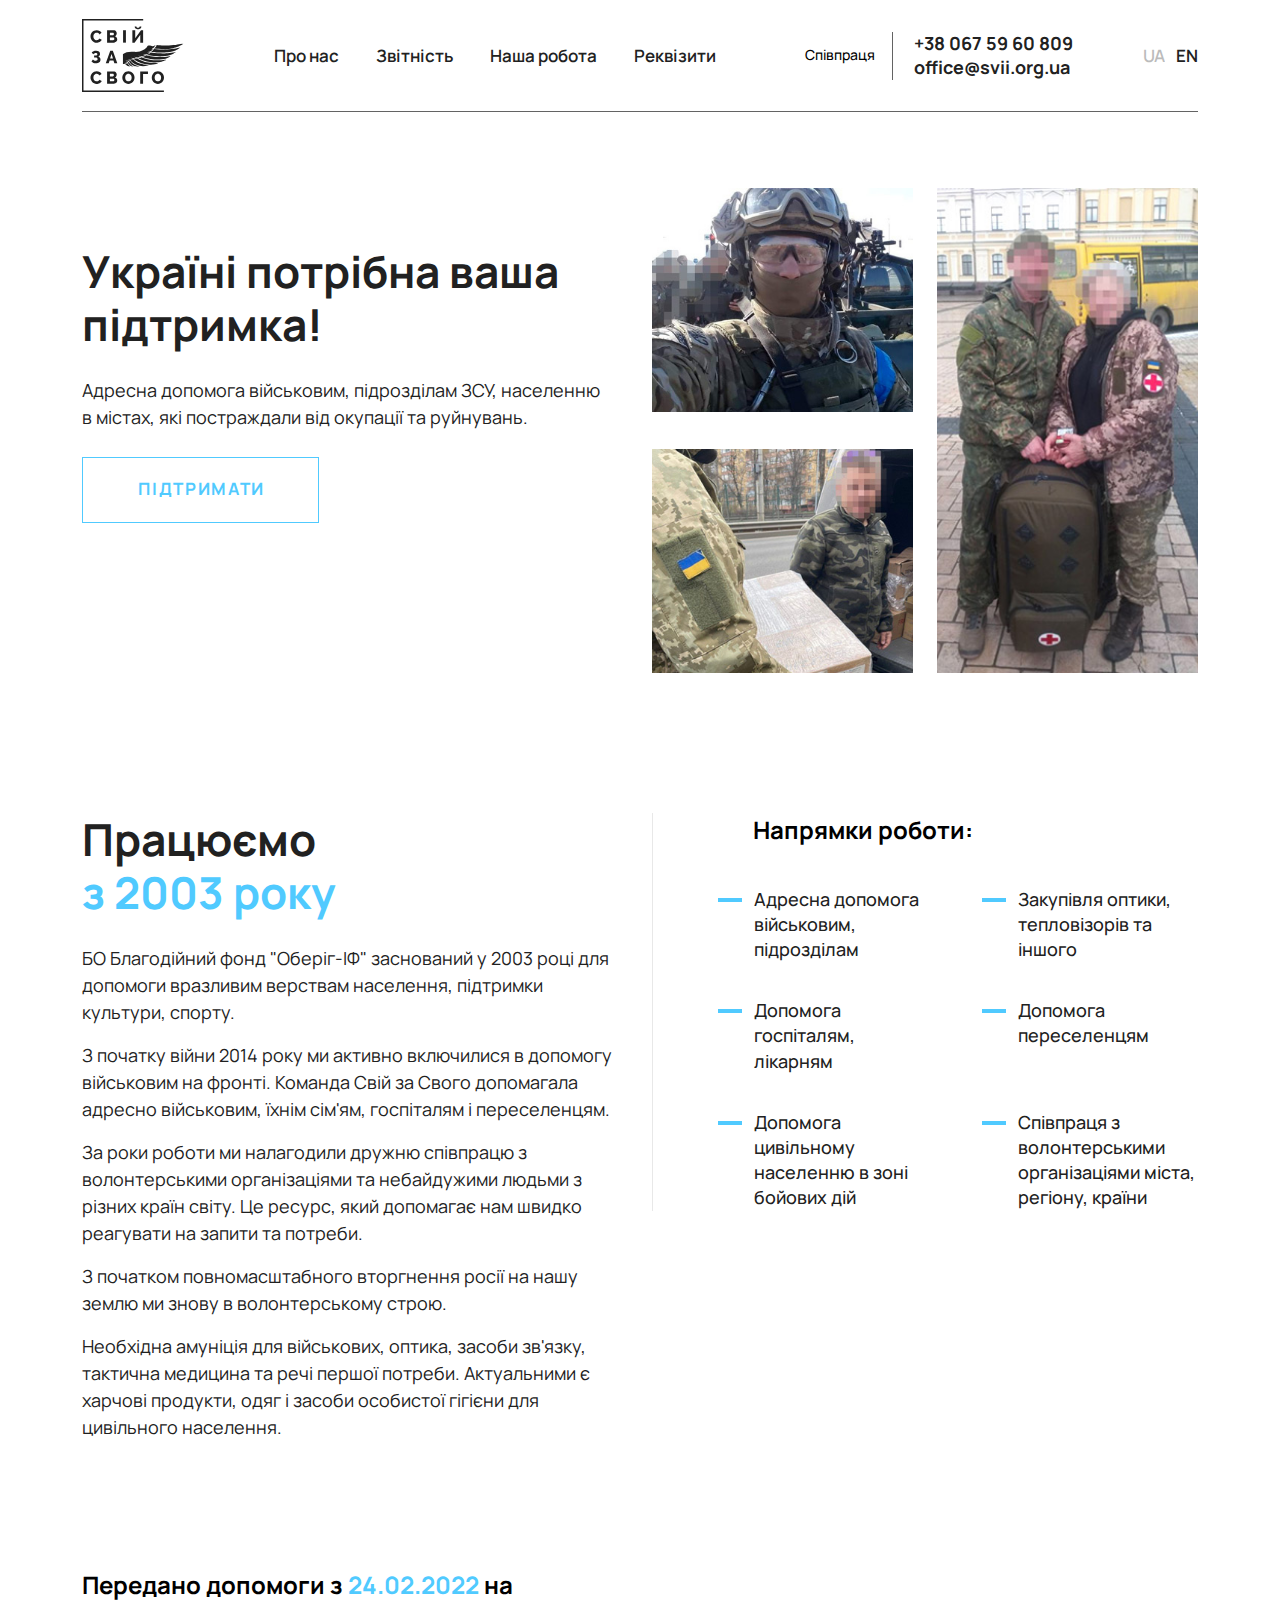
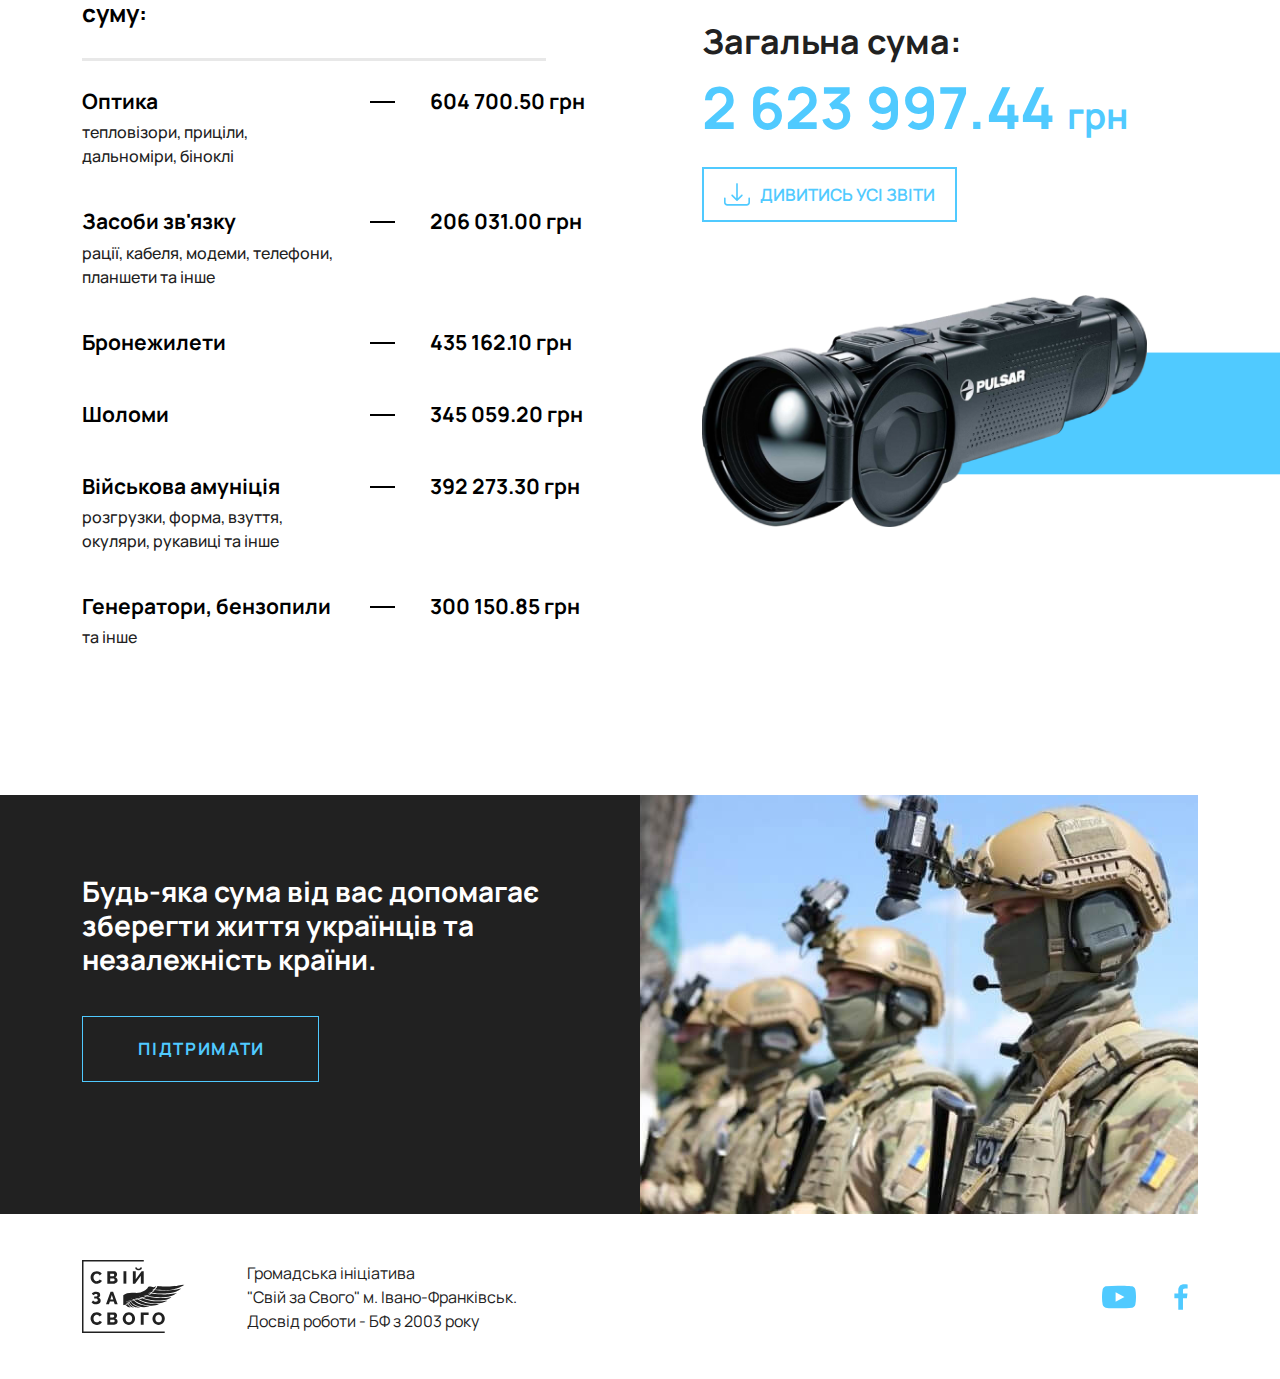
==== commit 3d161baa: "Add files via upload" ====
--- a/index.html
+++ b/index.html
@@ -71,22 +71,22 @@
                                     <div class="swiper-wrapper">
                                         <div class="swiper-slide">
                                             <div class="imgwrap">
-                                                <img src="img/m4.jpg" alt="slide">
+                                                <img src="img/l_1.jpg" alt="slide">
                                             </div>
                                         </div>
                                         <div class="swiper-slide">
                                             <div class="imgwrap">
-                                                <img src="img/m1.jpg" alt="slide">
+                                                <img src="img/l_2.jpg" alt="slide">
                                             </div>
                                         </div>
                                         <div class="swiper-slide">
                                             <div class="imgwrap">
-                                                <img src="img/m2.jpg" alt="slide">
+                                                <img src="img/l_3.jpg" alt="slide">
                                             </div>
                                         </div>
                                         <div class="swiper-slide">
                                             <div class="imgwrap">
-                                                <img src="img/m3.jpg" alt="slide">
+                                                <img src="img/l_4.jpg" alt="slide">
                                             </div>
                                         </div>
                                     </div>
@@ -144,7 +144,7 @@
                                 </h2>
                                 <div class="descr">
                                     <p>
-                                        БО Благодійний фонд" Свій за Свого" заснований у 2003 році для допомоги
+                                        БО Благодійний фонд "Оберіг-ІФ" заснований у 2003 році для допомоги
                                         вразливим верствам населення, підтримки культури, спорту.
                                     </p>
                                     <p>
--- a/css/style.css
+++ b/css/style.css
@@ -1 +1 @@
-@import url("https://fonts.googleapis.com/css2?family=Manrope:wght@200;300;400;500;600;700;800&display=swap");body,html{height:100%}.main{-webkit-box-flex:1;-ms-flex:1 1 auto;flex:1 1 auto}.pagewrapper{min-height:100%;display:-webkit-box;display:-ms-flexbox;display:flex;-webkit-box-orient:vertical;-webkit-box-direction:normal;-ms-flex-direction:column;flex-direction:column;overflow:hidden}img{max-width:100%}a{text-decoration:none}body{font-family:"Manrope",sans-serif;color:#212121}.bluebtn{color:#fff;text-transform:uppercase;font-weight:700;font-size:17px;line-height:120%;letter-spacing:0.1em;text-align:center;min-height:66px;width:237px;display:-webkit-box;display:-ms-flexbox;display:flex;-webkit-box-align:center;-ms-flex-align:center;align-items:center;-webkit-box-pack:center;-ms-flex-pack:center;justify-content:center;background:#50CAFF;-webkit-transition:0.3s;transition:0.3s;text-transform:uppercase}.button-container-2{position:relative;width:237px;height:66px;overflow:hidden;border:1px solid #50CAFF;-webkit-transition:0.5s;transition:0.5s;text-transform:uppercase;font-weight:700;font-size:17px;line-height:120%;letter-spacing:0.1em}.button-container-2 a{width:101%;height:100%;display:-webkit-box;display:-ms-flexbox;display:flex;-webkit-box-align:center;-ms-flex-align:center;align-items:center;-webkit-box-pack:center;-ms-flex-pack:center;justify-content:center;background:#50CAFF;-webkit-mask:url("https://raw.githubusercontent.com/robin-dela/css-mask-animation/master/img/urban-sprite.png");mask:url("https://raw.githubusercontent.com/robin-dela/css-mask-animation/master/img/urban-sprite.png");-webkit-mask-size:3000% 100%;mask-size:3000% 100%;border:none;color:#fff;cursor:pointer;-webkit-animation:ani2 0.7s steps(29) forwards;animation:ani2 0.7s steps(29) forwards;text-transform:uppercase;font-weight:700;font-size:17px;line-height:120%;letter-spacing:0.1em}.button-container-2 a:hover{-webkit-animation:ani 0.7s steps(29) forwards;animation:ani 0.7s steps(29) forwards}.mas{position:absolute;color:#50CAFF;text-align:center;width:101%;position:absolute;overflow:hidden;font-weight:700;font-size:17px;line-height:120%;letter-spacing:0.1em;height:100%;display:-webkit-box;display:-ms-flexbox;display:flex;-webkit-box-align:center;-ms-flex-align:center;align-items:center;-webkit-box-pack:center;-ms-flex-pack:center;justify-content:center}@-webkit-keyframes ani{0%{-webkit-mask-position:0 0;mask-position:0 0}to{-webkit-mask-position:100% 0;mask-position:100% 0}}@keyframes ani{0%{-webkit-mask-position:0 0;mask-position:0 0}to{-webkit-mask-position:100% 0;mask-position:100% 0}}@-webkit-keyframes ani2{0%{-webkit-mask-position:100% 0;mask-position:100% 0}to{-webkit-mask-position:0 0;mask-position:0 0}}@keyframes ani2{0%{-webkit-mask-position:100% 0;mask-position:100% 0}to{-webkit-mask-position:0 0;mask-position:0 0}}main.main{padding-top:112px}header.header{height:112px;position:fixed;left:0;top:0;width:100%;background:#fff;z-index:11}.header__content{display:-webkit-box;display:-ms-flexbox;display:flex;-ms-flex-wrap:wrap;flex-wrap:wrap;-webkit-box-align:center;-ms-flex-align:center;align-items:center;border-bottom:1px solid rgba(33,33,33,0.7);height:112px}.header__logo{width:100%;max-width:102px;-webkit-box-flex:0;-ms-flex:0 0 102px;flex:0 0 102px}.header__nav{width:100%;max-width:calc(100% - 495px);-webkit-box-flex:0;-ms-flex:0 0 calc(100% - 495px);flex:0 0 calc(100% - 495px)}.header__nav ul{padding:0;margin:0;list-style-type:none;text-align:center}.header__nav ul li{display:inline-block;vertical-align:middle;margin:0 17px}.header__nav ul li a{color:#212121;font-weight:600;font-size:17px;line-height:120%;-webkit-transition:0.3s;transition:0.3s}.header__nav ul li a:hover{opacity:0.5}.header__tel{width:100%;max-width:338px;-webkit-box-flex:0;-ms-flex:0 0 338px;flex:0 0 338px;display:-webkit-box;display:-ms-flexbox;display:flex;-webkit-box-align:center;-ms-flex-align:center;align-items:center}.header__tel p{margin:0;color:#000;font-weight:500;font-size:14px;line-height:120%;padding-right:17px}.header__tel ul{margin:0;padding:0;list-style-type:none;padding-left:21px;border-left:1px solid rgba(33,33,33,0.7)}.header__tel ul li a{color:#212121;font-weight:700;font-size:18px;line-height:120%;-webkit-transition:0.3s;transition:0.3s}.header__tel ul li a:hover{opacity:0.5}.header__lang{width:100%;max-width:55px;-webkit-box-flex:0;-ms-flex:0 0 55px;flex:0 0 55px}.header__lang ul{list-style-type:none;padding:0;margin:0;display:-webkit-box;display:-ms-flexbox;display:flex;-webkit-box-align:center;-ms-flex-align:center;align-items:center;-webkit-box-pack:justify;-ms-flex-pack:justify;justify-content:space-between}.header__lang ul li a{text-transform:uppercase;color:#212121;font-weight:600;font-size:17px;line-height:120%;-webkit-transition:0.3s;transition:0.3s}.header__lang ul li a:hover{opacity:0.3}.header__lang ul li.active a{opacity:0.3}.welcomescreen{padding:76px 0 0 0;padding-bottom:0!important}.welcomescreen__leftsect{padding-top:57px;max-width:531px}.welcomescreen__leftsect h1{margin:0 0 26px 0;font-weight:700;font-size:48px;line-height:120%}.welcomescreen__leftsect .descr{font-weight:400;font-size:18px;line-height:150%;margin-bottom:26px}.welcomescreen__leftsect .descr p:last-child{margin-bottom:0px}.welcomescreen__rightsect .imgwrap.litt{margin-bottom:42px;width:100%}.welcomescreen__rightsect .imgwrap.litt:last-child{margin-bottom:0}.ourjob{padding:140px 0 0 0!important}.ourjob .ourjob__leftsect{max-width:531px}.ourjob .ourjob__leftsect h2{font-weight:700;font-size:48px;line-height:120%;margin-bottom:26px}.ourjob .ourjob__leftsect h2 span{display:block;color:#50CAFF}.ourjob .ourjob__leftsect .descr{font-weight:400;font-size:18px;line-height:150%}.ourjob .ourjob__leftsect .descr p:last-child{margin-bottom:0}.ourjob .ourjob__rightsect{padding-left:65px;border-left:1px solid rgba(33,33,33,0.1)}.ourjob .ourjob__rightsect .title{color:#000;font-weight:700;font-size:24px;line-height:140%;margin-bottom:40px;padding-left:35px}.ourjob .ourjob__rightsect ul{display:-webkit-box;display:-ms-flexbox;display:flex;-ms-flex-wrap:wrap;flex-wrap:wrap;-webkit-box-pack:justify;-ms-flex-pack:justify;justify-content:space-between;list-style-type:none;padding:0;margin:0}.ourjob .ourjob__rightsect ul li{width:100%;max-width:45%;-webkit-box-flex:0;-ms-flex:0 0 45%;flex:0 0 45%;position:relative;padding-left:36px;font-weight:500;font-size:18px;line-height:140%;margin-bottom:36px}.ourjob .ourjob__rightsect ul li:last-child,.ourjob .ourjob__rightsect ul li:nth-last-child(2){margin-bottom:0}.ourjob .ourjob__rightsect ul li:after{content:"";display:inline-block;width:24px;height:4px;position:absolute;left:0;top:11px;background:#50CAFF}.collected{overflow:hidden;margin-bottom:130px;padding-top:130px}.collected .collected__lefttsect{padding-top:40px}.collected .collected__lefttsect .title{margin-bottom:11px;font-weight:700;font-size:40px;line-height:120%}.collected .collected__lefttsect .totalcollected{margin-bottom:11px;font-weight:700;font-size:90px;line-height:120%;color:#50CAFF}.collected .collected__lefttsect .totalcollected span{font-size:36px}.collected .collected__lefttsect .descr{font-weight:400;font-size:18px;line-height:150%;margin-bottom:30px;max-width:437px}.collected .collected__rightsect{position:relative;padding:75px 0 75px 97px;display:-webkit-box;display:-ms-flexbox;display:flex;-ms-flex-wrap:wrap;flex-wrap:wrap}.collected .collected__rightsect:after{content:"";display:block;position:absolute;left:0;top:0;background:#50CAFF;width:1100px;height:100%}.collected .collected__rightsect .collected__box{position:relative;z-index:1;width:100%;max-width:46%;-webkit-box-flex:0;-ms-flex:0 0 46%;flex:0 0 46%}.collected .collected__rightsect .collected__box .num{color:#fff;font-weight:700;font-size:40px;line-height:120%;position:relative;margin-bottom:10px;display:inline-block}.collected .collected__rightsect .collected__box .num:after{content:"";display:inline-block;position:absolute;bottom:-10px;left:0;background:#fff;width:60px;height:2px}.collected .collected__rightsect .collected__box .descr{max-width:188px;font-weight:500;font-size:16px;line-height:130%;color:#fff;margin-top:10px}.watch-reports{display:-webkit-box;display:-ms-flexbox;display:flex;-webkit-box-align:center;-ms-flex-align:center;align-items:center;-webkit-box-pack:center;-ms-flex-pack:center;justify-content:center;border:2px solid #50CAFF;width:297px;height:66px;text-transform:uppercase;color:#50CAFF;font-weight:600;font-size:18px;line-height:150%;-webkit-transition:0.3s;transition:0.3s}.watch-reports span{display:-webkit-box;display:-ms-flexbox;display:flex;-webkit-box-align:center;-ms-flex-align:center;align-items:center}.watch-reports svg{margin-right:10px}.watch-reports svg path{-webkit-transition:0.3s;transition:0.3s}.watch-reports:hover{background-color:#50CAFF;color:#fff}.watch-reports:hover svg path{fill:#fff}.helpua__info{position:relative;padding:80px 0;height:100%}.helpua__info:after{content:"";display:block;position:absolute;right:0;top:0;width:1100px;height:100%;background:#212121}.helpua__info .descr{margin-bottom:40px;font-weight:700;font-size:32px;line-height:120%;color:#fff;position:relative;z-index:1}.helpua__info .button-container-2{z-index:1;position:relative}.helpua__img{position:relative;overflow:hidden;height:419px}.helpua__img img{width:100%;height:100%;-o-object-fit:cover;object-fit:cover;-o-object-position:50% 50%;object-position:50% 50%}.header__lang.mobileshow{display:none}.header__burger{display:none}.welcomescreen__rightsect .imgwrap{overflow:hidden}.welcomescreen__rightsect .imgwrap img{width:100%;height:100%;-o-object-fit:cover;object-fit:cover;-o-object-position:50% 50%;object-position:50% 50%}.welcomescreen__rightsect .imgwrap.big{height:490px}.welcomescreen__rightsect .imgwrap.litt{height:224px}:root{scroll-behavior:inherit}.bluebtn.rekvbtn{display:none}.collectedzvit .collectedzvit__title{margin:0 0 28px 0;color:#000;font-weight:700;font-size:24px;line-height:120%;padding-bottom:30px;border-bottom:3px solid rgba(33,33,33,0.1);max-width:85%}.collectedzvit .collectedzvit__title span{color:#50CAFF}.collectedzvit ul{list-style-type:none;padding:0;margin:0}.collectedzvit ul li{display:-webkit-box;display:-ms-flexbox;display:flex;-ms-flex-wrap:wrap;flex-wrap:wrap;margin-bottom:35px}.collectedzvit ul li:last-child{margin-bottom:0}.collectedzvit ul li p{width:100%;max-width:50%;-webkit-box-flex:0;-ms-flex:0 0 50%;flex:0 0 50%}.collectedzvit ul li p:first-child{padding-right:15px}.collectedzvit ul li p:first-child .title{display:block;margin-bottom:6px;color:#000;font-weight:700;font-size:24px;line-height:120%}.collectedzvit ul li p:first-child .descr{color:#212121;font-weight:500;font-size:16px;line-height:130%}.collectedzvit ul li p:nth-child(2){position:relative;color:#000;font-weight:700;font-size:24px;line-height:120%;padding-left:90px}.collectedzvit ul li p:nth-child(2):after{content:"";display:inline-block;background:#000;width:35px;height:2px;position:absolute;left:15px;top:15px}.collectedtotzvit{padding-top:50px;padding-left:50px}.collectedtotzvit .title{margin-bottom:11px;color:#212121;font-weight:700;font-size:40px;line-height:120%}.collectedtotzvit .totprice{font-weight:700;font-size:69px;line-height:120%;color:#50CAFF}.collectedtotzvit .totprice span{font-size:36px}.collectedtotzvit .watch-reports{width:255px;height:55px;font-size:17px}.collectedtotzvit>img{margin-top:73px;width:900px;max-width:initial}.mobslider{display:none}.newssection{padding:70px 0}.newssection h1{margin-bottom:38px;font-weight:700;font-size:48px;line-height:120%}.news__box .news__box-pic{height:340px;overflow:hidden}.news__box .news__box-pic img{width:100%;height:100%;-o-object-fit:cover;object-fit:cover;-o-object-position:50% 50%;object-position:50% 50%;-webkit-transition:0.5s;transition:0.5s;-webkit-transform:scale(1.01);transform:scale(1.01)}.news__box .news__box-descr{padding-top:20px}.news__box .news__box-descr .title{margin-bottom:17px;font-weight:700;font-size:20px;line-height:120%;color:#212121}.news__box .news__box-descr .date{margin-bottom:17px;letter-spacing:0.05em;font-weight:500;font-size:14px;line-height:120%;color:#212121}.news__box .news__box-descr .immitlink{display:inline-block;color:#50CAFF;letter-spacing:0.05em;font-weight:600;font-size:17px;line-height:120%;text-decoration:underline}.news__box:hover .news__box-pic img{-webkit-transform:scale(1.05);transform:scale(1.05)}.news__box:hover .immitlink{text-decoration:none}.newssection .col-lg-3 a{display:block;margin-bottom:50px}.pagination{-webkit-box-pack:center;-ms-flex-pack:center;justify-content:center;margin-top:20px}.pagination ul{list-style-type:none;padding:0;margin:0}.pagination ul li{display:inline-block;width:35px;text-align:center;vertical-align:middle}.pagination ul li a{display:-webkit-box;display:-ms-flexbox;display:flex;width:35px;height:35px;-webkit-box-align:center;-ms-flex-align:center;align-items:center;-webkit-box-pack:center;-ms-flex-pack:center;justify-content:center;color:#212121;font-weight:400;font-size:15px;line-height:18px;-webkit-transition:0.3s;transition:0.3s}.pagination ul li a:hover{background:#50CAFF}.pagination ul li.active a{background:#50CAFF}.pagination ul li.pagination__prev{margin-right:10px}.pagination ul li.pagination__prev a:hover{background-color:transparent;opacity:0.5}.pagination ul li.pagination__next{margin-left:10px}.pagination ul li.pagination__next a:hover{background-color:transparent;opacity:0.5}.pagination ul li.disabled a{opacity:0.3!important}.news__box .news__box-descr .title{display:-webkit-box;-webkit-line-clamp:2;-webkit-box-orient:vertical;overflow:hidden}.newssection.postsect h1{text-align:center;margin-bottom:20px}.postsect article{max-width:1000px;margin:0 auto}.postsect article img{max-width:100%;display:block;margin:0 auto 30px}.rekvizytysect{padding:70px 0}.rekvizytysect h1{font-weight:700;font-size:48px;line-height:120%;margin-bottom:16px}.rekvizytysect .infotext{margin:0;font-weight:300;font-size:16px;line-height:120%}.reksect{margin-top:65px}.reksect .title{font-weight:700;font-size:32px;line-height:120%;margin-bottom:70px;text-transform:uppercase}.reksect .title span{display:inline-block;position:relative}.reksect .title span:after{content:"";height:2px;width:101px;background:#50CAFF;position:absolute;left:0;bottom:-32px}.reksect ul{list-style-type:none;padding:0;margin:0}.reksect ul li{display:block;margin-bottom:25px;font-weight:400;font-size:17px;line-height:180%;color:#000}.reksect ul li span{display:block;font-weight:600;font-size:18px}.reksect ul li .copytext{cursor:pointer;font-weight:700}.reksect ul li span.copytext{display:inline-block}.rekvbottsect{min-height:180px;background:#212121;display:-webkit-box;display:-ms-flexbox;display:flex;-webkit-box-align:center;-ms-flex-align:center;align-items:center;position:relative;margin-top:170px}.rekvbottsect:after{content:"";position:absolute;right:0;top:0;height:100%;background:url("../img/flag.jpg") no-repeat center/100% 100%;width:36%}.rekvbottsect p{margin:0;font-weight:700;font-size:32px;line-height:120%;color:#fff}.rekvbottsect>img{position:absolute;bottom:0;left:57%;z-index:1}.rekbox{margin-bottom:50px}.rekbox:last-child{margin-bottom:0}.footer{height:165px;display:-webkit-box;display:-ms-flexbox;display:flex;-webkit-box-align:center;-ms-flex-align:center;align-items:center}.footer__wrapper{display:-webkit-box;display:-ms-flexbox;display:flex;-ms-flex-wrap:wrap;flex-wrap:wrap;-webkit-box-pack:justify;-ms-flex-pack:justify;justify-content:space-between}.footer__wrapper .footer__social{display:-webkit-box;display:-ms-flexbox;display:flex;-webkit-box-align:center;-ms-flex-align:center;align-items:center}.footer__wrapper .footer__social ul{list-style-type:none;padding:0;margin:0}.footer__wrapper .footer__social ul li{display:inline-block;margin-left:25px}.footer__wrapper .footer__left{display:-webkit-box;display:-ms-flexbox;display:flex;-webkit-box-align:center;-ms-flex-align:center;align-items:center}.footer__wrapper .footer__left .footer__logo{margin-right:62px}.footer__wrapper .footer__left p{display:inline-block;max-width:280px;margin:0}.footer__wrapper .footer__left p span{display:inline-block}@media (max-width:1399.8px){.welcomescreen__leftsect h1{font-size:44px}.ourjob .ourjob__leftsect h2{font-size:44px}.collected .collected__lefttsect .totalcollected{font-size:80px}.collected .collected__lefttsect .title{font-size:36px}.helpua__info .descr{font-size:28px}.welcomescreen__rightsect .imgwrap.litt{margin-bottom:37px}.welcomescreen__rightsect .imgwrap.big{height:485px}.newssection h1{font-size:44px}.rekvbottsect>img{left:53%}.collectedtotzvit>img{width:800px}.collectedzvit ul li p:first-child .title,.collectedzvit ul li p:nth-child(2){font-size:21px}.collectedzvit ul li p:nth-child(2):after{width:25px;top:12px}.collectedzvit ul li p:nth-child(2){padding-left:75px}.collectedtotzvit .title{font-size:34px}.collectedtotzvit .totprice{font-size:58px}.collectedzvit ul li p:nth-child(2){margin:0}.collectedzvit ul li{margin-bottom:25px}}@media (max-width:1199.8px){.header__tel{max-width:280px;-webkit-box-flex:0;-ms-flex:0 0 280px;flex:0 0 280px}.header__logo{max-width:80px;-webkit-box-flex:0;-ms-flex:0 0 80px;flex:0 0 80px}.header__tel ul li a{font-size:16px}.header__nav{max-width:calc(100% - 415px);-webkit-box-flex:0;-ms-flex:0 0 calc(100% - 415px);flex:0 0 calc(100% - 415px)}.welcomescreen__rightsect .imgwrap.litt{margin-bottom:31px}.welcomescreen__leftsect{padding-top:30px}.welcomescreen__leftsect h1{font-size:40px}.button-container-2{height:60px}.ourjob .ourjob__leftsect h2{font-size:38px}.ourjob .ourjob__rightsect ul li{max-width:100%;-webkit-box-flex:0;-ms-flex:0 0 100%;flex:0 0 100%;margin-bottom:20px!important}.ourjob{padding:40px 0 100px 0}.collected .collected__lefttsect .totalcollected{font-size:65px}.collected .collected__lefttsect .title{font-size:32px}.collected .collected__lefttsect .totalcollected span{font-size:32px}.collected{margin-bottom:100px}.helpua__info .descr{font-size:24px}.welcomescreen__rightsect .imgwrap.big{height:480px}.newssection h1{font-size:40px}.news__box .news__box-pic{height:300px}.news__box .news__box-descr .title{font-size:18px}.rekvizytysect h1{font-size:42px}.reksect .title{font-size:28px;margin-bottom:50px}.reksect .title span:after{bottom:-20px}.rekvbottsect p{font-size:28px}.collectedtotzvit .totprice{font-size:48px}.collectedtotzvit .title{font-size:28px}.collectedzvit .collectedzvit__title{max-width:100%}.welcomescreen{padding:70px 0 70px 0}}@media (max-width:991.8px){.welcomescreen .col-lg-6:first-child{-webkit-box-ordinal-group:3;-ms-flex-order:2;order:2}.welcomescreen .col-lg-6:nth-child(2){-webkit-box-ordinal-group:2;-ms-flex-order:1;order:1}.welcomescreen__rightsect .imgwrap.litt{margin-bottom:30px}.ourjob,.welcomescreen{padding:50px 0}.ourjob .ourjob__leftsect h2{font-size:42px}.ourjob .ourjob__leftsect,.welcomescreen__leftsect{max-width:100%}.ourjob .ourjob__leftsect{margin-bottom:30px}.ourjob .ourjob__rightsect{border-left:none;padding-left:0}.ourjob .ourjob__rightsect .title{padding-left:0;margin-bottom:20px}.collected__lefttsect{margin-bottom:30px}.collected{margin-bottom:50px}.collected .collected__rightsect:after,.helpua__info:after{width:100%}.helpua__info{padding:50px 20px 50px 30px}.helpua__img{height:auto}.header__nav{display:none}.header__lang{display:none}.header__tel{max-width:160px;-webkit-box-flex:0;-ms-flex:0 0 160px;flex:0 0 160px;display:inline-block;text-align:left}.header__tel p{display:none}.header__tel ul{border:none;padding-left:0}.header__content{-webkit-box-pack:justify;-ms-flex-pack:justify;justify-content:space-between}.header__burger{display:-webkit-inline-box;display:-ms-inline-flexbox;display:inline-flex;width:32px;height:22px;-webkit-box-orient:vertical;-webkit-box-direction:normal;-ms-flex-direction:column;flex-direction:column;-webkit-box-pack:justify;-ms-flex-pack:justify;justify-content:space-between}.header__burger span{display:inline-block;width:32px;height:2px;background:#212121;-webkit-transition:0.5s;transition:0.5s}.header__burger.open span:nth-child(2){opacity:0}.header__burger.open span:first-child{-webkit-transform:rotate(45deg) translate(7px,7px);transform:rotate(45deg) translate(7px,7px)}.header__burger.open span:nth-child(3){-webkit-transform:rotate(-45deg) translate(7px,-7px);transform:rotate(-45deg) translate(7px,-7px)}.header__content,header.header{height:94px}.header__nav.show{-webkit-transform:translateY(0);transform:translateY(0)}.header__nav{display:-webkit-box;display:-ms-flexbox;display:flex;-webkit-transition:0.5s;transition:0.5s;-webkit-transform:translateY(120%);transform:translateY(120%)}.header__nav{display:-webkit-box;display:-ms-flexbox;display:flex;-webkit-box-orient:vertical;-webkit-box-direction:normal;-ms-flex-direction:column;flex-direction:column;-webkit-box-pack:justify;-ms-flex-pack:justify;justify-content:space-between;position:fixed;height:calc(100vh - 94px);width:100%;left:0;top:94px;background:#fff;max-width:100%;z-index:11;overflow:scroll;padding-top:100px;padding-bottom:50px;-webkit-box-flex:initial;-ms-flex:initial;flex:initial}.header__nav ul li{display:block;margin:0 0 20px 0}.header__nav ul li a{font-size:18px}.header__lang.mobileshow{display:block;text-align:center;margin:0 auto}.welcomescreen__rightsect .imgwrap.big{height:478px}main.main{padding-top:94px}.header__lang{max-width:65px}.newssection{padding:50px 0}.rekbox{margin-bottom:50px}.rekvbottsect{margin-top:130px}.rekvbottsect p{font-size:24px}.rekvizytysect{padding-top:40px}.rekvizytysect h1{font-size:40px}.postsect article img{width:100%}.collected{padding-top:60px}.ourjob{padding:100px 0 0 0!important}.btnswrap{display:-webkit-box;display:-ms-flexbox;display:flex;-webkit-box-align:center;-ms-flex-align:center;align-items:center;-webkit-box-pack:justify;-ms-flex-pack:justify;justify-content:space-between;-ms-flex-wrap:wrap;flex-wrap:wrap}.bluebtn.rekvbtn{display:-webkit-box;display:-ms-flexbox;display:flex;background-color:#fff;border:1px solid #50CAFF;color:#50CAFF;min-height:60px}.collectedtotzvit{padding-left:0}}@media (max-width:767.8px){.rekvbottsect>img{width:250px}.rekvbottsect:after{right:-90px;width:300px}.rekvbottsect>img{left:initial;right:40px}}@media (max-width:575.8px){.welcomescreen__rightsect .imgwrap.big{display:none}.welcomescreen__rightsect .imgwrap.big,.welcomescreen__rightsect .imgwrap.litt{height:195px;margin-bottom:0}.welcomescreen{padding:20px 0 0 0}.welcomescreen__leftsect{padding-top:25px}.welcomescreen__leftsect h1{font-size:32px;margin-bottom:23px}.welcomescreen__leftsect .descr{font-size:15px}.button-container-2{width:100%}.welcomescreen__leftsect .descr{margin-bottom:23px}.ourjob .ourjob__leftsect h2{font-size:32px;margin-bottom:20px}.ourjob .ourjob__leftsect .descr{font-size:15px}.ourjob .ourjob__rightsect .title{font-size:21px}.ourjob .ourjob__rightsect ul li{font-size:15px}.ourjob .ourjob__rightsect ul li:after{top:9px}.ourjob{padding-bottom:30px}.collected{padding:0 0 50px 0}.collected .collected__lefttsect{padding-top:30px}.collected .collected__lefttsect .title{font-size:24px}.collected .collected__lefttsect .totalcollected{font-size:52px}.collected .collected__lefttsect .totalcollected span{font-size:21px}.watch-reports{width:100%;min-height:60px;font-size:17px}.collected .collected__rightsect{padding:30px}.collected .collected__rightsect .collected__box{max-width:100%;-webkit-box-flex:0;-ms-flex:0 0 100%;flex:0 0 100%}.collected .collected__rightsect .collected__box .descr{max-width:100%}.collected{margin-bottom:0}.helpua__info .descr{font-size:21px;line-height:140%}.helpua__info{padding:40px 30px}.footer__wrapper .footer__left{-ms-flex-wrap:wrap;flex-wrap:wrap}.footer{height:auto;padding:20px 0}.footer__wrapper .footer__left .footer__logo{margin:0 auto 20px}.footer__wrapper .footer__left p{text-align:center;margin:0 auto}.footer__wrapper .footer__social{margin:15px auto 0}.footer__logo img{max-width:80px}.footer__wrapper .footer__left p{font-size:14px}.header__lang.mobileshow{-webkit-box-flex:initial;-ms-flex:initial;flex:initial}.header__lang.mobileshow ul li{margin-bottom:0}.news__box .news__box-pic{height:auto}.newssection h1{font-size:32px;margin-bottom:20px}.newssection{padding-top:30px}.news__box .news__box-descr{padding-top:10px}.news__box .news__box-descr .date,.news__box .news__box-descr .title{margin-bottom:12px}.newssection .col-lg-3 a{margin-bottom:30px}.rekvizytysect{padding-top:30px}.rekvizytysect h1{font-size:26px;margin-bottom:10px}.rekvizytysect .infotext{font-size:13px}.reksect{margin-top:40px}.reksect .title{font-size:24px;margin-bottom:40px}.reksect .title span:after{width:60px}.reksect ul li,.reksect ul li span{font-size:16px}.rekvbottsect>img{right:0;width:160px;bottom:100%}.rekvbottsect:after{background:url(../img/flag.jpg) no-repeat center/auto 100%;bottom:100%;display:block;top:initial;width:100%;height:100px;right:0}.rekvbottsect p{position:relative;z-index:2}.rekvbottsect p{font-size:21px}.rekvbottsect{min-height:initial;padding:30px 0}.reksect ul li:last-child{margin-bottom:0}.rekbox{margin-bottom:30px}.rekvizytysect{padding-bottom:50px}.ourjob{padding:60px 0 0 0!important}.bluebtn.rekvbtn{margin-top:20px;width:100%}.collected{padding-top:50px}.collectedzvit .collectedzvit__title{padding-bottom:15px}.collectedzvit ul li p{max-width:100%;-webkit-box-flex:0;-ms-flex:0 0 100%;flex:0 0 100%}.collectedzvit ul li p:nth-child(2):after{display:none}.collectedzvit ul li p:nth-child(2){padding-left:0}.collectedzvit ul li p:first-child{margin-bottom:20px}.collectedzvit ul li{margin-bottom:20px;padding-bottom:15px}.collectedzvit ul li p:nth-child(2){border-bottom:1px solid #50CAFF;display:inline-block}.collectedzvit ul li p:first-child .descr{font-size:15px}.collectedtotzvit .totprice{font-size:42px}.collectedtotzvit .watch-reports{width:100%;max-width:220px;font-size:15px;height:50px;min-height:initial}.watch-reports svg{width:22px;margin-top:-1px}.collectedtotzvit>img{width:560px;margin-top:50px}.welcomescreen__rightsect .imgwrap.litt:first-child{margin-bottom:20px}.rekvbottsect:after{background-repeat:repeat-x}.welcomescreen__rightsect .imgwrap.litt{height:auto}.collectedzvit ul li{display:block}.collectedzvit ul li p:nth-child(2){-webkit-box-flex:initial;-ms-flex:initial;flex:initial;width:auto;padding-bottom:5px}.welcomescreen__rightsect .imgwrap.litt:last-child{display:none}.welcomescreen__rightsect .imgwrap.litt:first-child{margin-bottom:0}.welcomescreen__leftsect{padding-top:10px}.welcomescreen__leftsect h1{margin-bottom:15px}.welcomescreen__rightsect{display:none}.mobslider{display:block}.mobslider img{width:100%}}@media (max-width:360.8px){.collectedtotzvit .totprice{font-size:36px}.collectedtotzvit>img{width:500px}}+@import url("https://fonts.googleapis.com/css2?family=Manrope:wght@200;300;400;500;600;700;800&display=swap");body,html{height:100%}.main{-webkit-box-flex:1;-ms-flex:1 1 auto;flex:1 1 auto}.pagewrapper{min-height:100%;display:-webkit-box;display:-ms-flexbox;display:flex;-webkit-box-orient:vertical;-webkit-box-direction:normal;-ms-flex-direction:column;flex-direction:column;overflow:hidden}img{max-width:100%}a{text-decoration:none}body{font-family:"Manrope",sans-serif;color:#212121}.bluebtn{color:#fff;text-transform:uppercase;font-weight:700;font-size:17px;line-height:120%;letter-spacing:0.1em;text-align:center;min-height:66px;width:237px;display:-webkit-box;display:-ms-flexbox;display:flex;-webkit-box-align:center;-ms-flex-align:center;align-items:center;-webkit-box-pack:center;-ms-flex-pack:center;justify-content:center;background:#50CAFF;-webkit-transition:0.3s;transition:0.3s;text-transform:uppercase}.button-container-2{position:relative;width:237px;height:66px;overflow:hidden;border:1px solid #50CAFF;-webkit-transition:0.5s;transition:0.5s;text-transform:uppercase;font-weight:700;font-size:17px;line-height:120%;letter-spacing:0.1em}.button-container-2 a{width:101%;height:100%;display:-webkit-box;display:-ms-flexbox;display:flex;-webkit-box-align:center;-ms-flex-align:center;align-items:center;-webkit-box-pack:center;-ms-flex-pack:center;justify-content:center;background:#50CAFF;-webkit-mask:url("https://raw.githubusercontent.com/robin-dela/css-mask-animation/master/img/urban-sprite.png");mask:url("https://raw.githubusercontent.com/robin-dela/css-mask-animation/master/img/urban-sprite.png");-webkit-mask-size:3000% 100%;mask-size:3000% 100%;border:none;color:#fff;cursor:pointer;-webkit-animation:ani2 0.7s steps(29) forwards;animation:ani2 0.7s steps(29) forwards;text-transform:uppercase;font-weight:700;font-size:17px;line-height:120%;letter-spacing:0.1em}.button-container-2 a:hover{-webkit-animation:ani 0.7s steps(29) forwards;animation:ani 0.7s steps(29) forwards}.mas{position:absolute;color:#50CAFF;text-align:center;width:101%;position:absolute;overflow:hidden;font-weight:700;font-size:17px;line-height:120%;letter-spacing:0.1em;height:100%;display:-webkit-box;display:-ms-flexbox;display:flex;-webkit-box-align:center;-ms-flex-align:center;align-items:center;-webkit-box-pack:center;-ms-flex-pack:center;justify-content:center}@-webkit-keyframes ani{0%{-webkit-mask-position:0 0;mask-position:0 0}to{-webkit-mask-position:100% 0;mask-position:100% 0}}@keyframes ani{0%{-webkit-mask-position:0 0;mask-position:0 0}to{-webkit-mask-position:100% 0;mask-position:100% 0}}@-webkit-keyframes ani2{0%{-webkit-mask-position:100% 0;mask-position:100% 0}to{-webkit-mask-position:0 0;mask-position:0 0}}@keyframes ani2{0%{-webkit-mask-position:100% 0;mask-position:100% 0}to{-webkit-mask-position:0 0;mask-position:0 0}}main.main{padding-top:112px}header.header{height:112px;position:fixed;left:0;top:0;width:100%;background:#fff;z-index:11}.header__content{display:-webkit-box;display:-ms-flexbox;display:flex;-ms-flex-wrap:wrap;flex-wrap:wrap;-webkit-box-align:center;-ms-flex-align:center;align-items:center;border-bottom:1px solid rgba(33,33,33,0.7);height:112px}.header__logo{width:100%;max-width:102px;-webkit-box-flex:0;-ms-flex:0 0 102px;flex:0 0 102px}.header__nav{width:100%;max-width:calc(100% - 495px);-webkit-box-flex:0;-ms-flex:0 0 calc(100% - 495px);flex:0 0 calc(100% - 495px)}.header__nav ul{padding:0;margin:0;list-style-type:none;text-align:center}.header__nav ul li{display:inline-block;vertical-align:middle;margin:0 17px}.header__nav ul li a{color:#212121;font-weight:600;font-size:17px;line-height:120%;-webkit-transition:0.3s;transition:0.3s}.header__nav ul li a:hover{opacity:0.5}.header__tel{width:100%;max-width:338px;-webkit-box-flex:0;-ms-flex:0 0 338px;flex:0 0 338px;display:-webkit-box;display:-ms-flexbox;display:flex;-webkit-box-align:center;-ms-flex-align:center;align-items:center}.header__tel p{margin:0;color:#000;font-weight:500;font-size:14px;line-height:120%;padding-right:17px}.header__tel ul{margin:0;padding:0;list-style-type:none;padding-left:21px;border-left:1px solid rgba(33,33,33,0.7)}.header__tel ul li a{color:#212121;font-weight:700;font-size:18px;line-height:120%;-webkit-transition:0.3s;transition:0.3s}.header__tel ul li a:hover{opacity:0.5}.header__lang{width:100%;max-width:55px;-webkit-box-flex:0;-ms-flex:0 0 55px;flex:0 0 55px}.header__lang ul{list-style-type:none;padding:0;margin:0;display:-webkit-box;display:-ms-flexbox;display:flex;-webkit-box-align:center;-ms-flex-align:center;align-items:center;-webkit-box-pack:justify;-ms-flex-pack:justify;justify-content:space-between}.header__lang ul li a{text-transform:uppercase;color:#212121;font-weight:600;font-size:17px;line-height:120%;-webkit-transition:0.3s;transition:0.3s}.header__lang ul li a:hover{opacity:0.3}.header__lang ul li.active a{opacity:0.3}.welcomescreen{padding:76px 0 0 0;padding-bottom:0!important}.welcomescreen__leftsect{padding-top:57px;max-width:531px}.welcomescreen__leftsect h1{margin:0 0 26px 0;font-weight:700;font-size:48px;line-height:120%}.welcomescreen__leftsect .descr{font-weight:400;font-size:18px;line-height:150%;margin-bottom:26px}.welcomescreen__leftsect .descr p:last-child{margin-bottom:0px}.welcomescreen__rightsect .imgwrap.litt{margin-bottom:42px;width:100%}.welcomescreen__rightsect .imgwrap.litt:last-child{margin-bottom:0}.ourjob{padding:140px 0 0 0!important}.ourjob .ourjob__leftsect{max-width:531px}.ourjob .ourjob__leftsect h2{font-weight:700;font-size:48px;line-height:120%;margin-bottom:26px}.ourjob .ourjob__leftsect h2 span{display:block;color:#50CAFF}.ourjob .ourjob__leftsect .descr{font-weight:400;font-size:18px;line-height:150%}.ourjob .ourjob__leftsect .descr p:last-child{margin-bottom:0}.ourjob .ourjob__rightsect{padding-left:65px;border-left:1px solid rgba(33,33,33,0.1)}.ourjob .ourjob__rightsect .title{color:#000;font-weight:700;font-size:24px;line-height:140%;margin-bottom:40px;padding-left:35px}.ourjob .ourjob__rightsect ul{display:-webkit-box;display:-ms-flexbox;display:flex;-ms-flex-wrap:wrap;flex-wrap:wrap;-webkit-box-pack:justify;-ms-flex-pack:justify;justify-content:space-between;list-style-type:none;padding:0;margin:0}.ourjob .ourjob__rightsect ul li{width:100%;max-width:45%;-webkit-box-flex:0;-ms-flex:0 0 45%;flex:0 0 45%;position:relative;padding-left:36px;font-weight:500;font-size:18px;line-height:140%;margin-bottom:36px}.ourjob .ourjob__rightsect ul li:last-child,.ourjob .ourjob__rightsect ul li:nth-last-child(2){margin-bottom:0}.ourjob .ourjob__rightsect ul li:after{content:"";display:inline-block;width:24px;height:4px;position:absolute;left:0;top:11px;background:#50CAFF}.collected{overflow:hidden;margin-bottom:130px;padding-top:130px}.collected .collected__lefttsect{padding-top:40px}.collected .collected__lefttsect .title{margin-bottom:11px;font-weight:700;font-size:40px;line-height:120%}.collected .collected__lefttsect .totalcollected{margin-bottom:11px;font-weight:700;font-size:90px;line-height:120%;color:#50CAFF}.collected .collected__lefttsect .totalcollected span{font-size:36px}.collected .collected__lefttsect .descr{font-weight:400;font-size:18px;line-height:150%;margin-bottom:30px;max-width:437px}.collected .collected__rightsect{position:relative;padding:75px 0 75px 97px;display:-webkit-box;display:-ms-flexbox;display:flex;-ms-flex-wrap:wrap;flex-wrap:wrap}.collected .collected__rightsect:after{content:"";display:block;position:absolute;left:0;top:0;background:#50CAFF;width:1100px;height:100%}.collected .collected__rightsect .collected__box{position:relative;z-index:1;width:100%;max-width:46%;-webkit-box-flex:0;-ms-flex:0 0 46%;flex:0 0 46%}.collected .collected__rightsect .collected__box .num{color:#fff;font-weight:700;font-size:40px;line-height:120%;position:relative;margin-bottom:10px;display:inline-block}.collected .collected__rightsect .collected__box .num:after{content:"";display:inline-block;position:absolute;bottom:-10px;left:0;background:#fff;width:60px;height:2px}.collected .collected__rightsect .collected__box .descr{max-width:188px;font-weight:500;font-size:16px;line-height:130%;color:#fff;margin-top:10px}.watch-reports{display:-webkit-box;display:-ms-flexbox;display:flex;-webkit-box-align:center;-ms-flex-align:center;align-items:center;-webkit-box-pack:center;-ms-flex-pack:center;justify-content:center;border:2px solid #50CAFF;width:297px;height:66px;text-transform:uppercase;color:#50CAFF;font-weight:600;font-size:18px;line-height:150%;-webkit-transition:0.3s;transition:0.3s}.watch-reports span{display:-webkit-box;display:-ms-flexbox;display:flex;-webkit-box-align:center;-ms-flex-align:center;align-items:center}.watch-reports svg{margin-right:10px}.watch-reports svg path{-webkit-transition:0.3s;transition:0.3s}.watch-reports:hover{background-color:#50CAFF;color:#fff}.watch-reports:hover svg path{fill:#fff}.helpua__info{position:relative;padding:80px 0;height:100%}.helpua__info:after{content:"";display:block;position:absolute;right:0;top:0;width:1100px;height:100%;background:#212121}.helpua__info .descr{margin-bottom:40px;font-weight:700;font-size:32px;line-height:120%;color:#fff;position:relative;z-index:1}.helpua__info .button-container-2{z-index:1;position:relative}.helpua__img{position:relative;overflow:hidden;height:419px}.helpua__img img{width:100%;height:100%;-o-object-fit:cover;object-fit:cover;-o-object-position:50% 50%;object-position:50% 50%}.header__lang.mobileshow{display:none}.header__burger{display:none}.welcomescreen__rightsect .imgwrap{overflow:hidden}.welcomescreen__rightsect .imgwrap img{width:100%;height:100%;-o-object-fit:cover;object-fit:cover;-o-object-position:50% 50%;object-position:50% 50%}.welcomescreen__rightsect .imgwrap.big{height:490px}.welcomescreen__rightsect .imgwrap.litt{height:224px}:root{scroll-behavior:inherit}.bluebtn.rekvbtn{display:none}.collectedzvit .collectedzvit__title{margin:0 0 28px 0;color:#000;font-weight:700;font-size:24px;line-height:120%;padding-bottom:30px;border-bottom:3px solid rgba(33,33,33,0.1);max-width:85%}.collectedzvit .collectedzvit__title span{color:#50CAFF}.collectedzvit ul{list-style-type:none;padding:0;margin:0}.collectedzvit ul li{display:-webkit-box;display:-ms-flexbox;display:flex;-ms-flex-wrap:wrap;flex-wrap:wrap;margin-bottom:35px}.collectedzvit ul li:last-child{margin-bottom:0}.collectedzvit ul li p{width:100%;max-width:50%;-webkit-box-flex:0;-ms-flex:0 0 50%;flex:0 0 50%}.collectedzvit ul li p:first-child{padding-right:15px}.collectedzvit ul li p:first-child .title{display:block;margin-bottom:6px;color:#000;font-weight:700;font-size:24px;line-height:120%}.collectedzvit ul li p:first-child .descr{color:#212121;font-weight:500;font-size:16px;line-height:130%}.collectedzvit ul li p:nth-child(2){position:relative;color:#000;font-weight:700;font-size:24px;line-height:120%;padding-left:90px}.collectedzvit ul li p:nth-child(2):after{content:"";display:inline-block;background:#000;width:35px;height:2px;position:absolute;left:15px;top:15px}.collectedtotzvit{padding-top:50px;padding-left:50px}.collectedtotzvit .title{margin-bottom:11px;color:#212121;font-weight:700;font-size:40px;line-height:120%}.collectedtotzvit .totprice{font-weight:700;font-size:69px;line-height:120%;color:#50CAFF}.collectedtotzvit .totprice span{font-size:36px}.collectedtotzvit .watch-reports{width:255px;height:55px;font-size:17px}.collectedtotzvit>img{margin-top:73px;width:900px;max-width:initial}.mobslider{display:none}.newssection{padding:70px 0}.newssection h1{margin-bottom:38px;font-weight:700;font-size:48px;line-height:120%}.news__box .news__box-pic{height:340px;overflow:hidden}.news__box .news__box-pic img{width:100%;height:100%;-o-object-fit:cover;object-fit:cover;-o-object-position:50% 50%;object-position:50% 50%;-webkit-transition:0.5s;transition:0.5s;-webkit-transform:scale(1.01);transform:scale(1.01)}.news__box .news__box-descr{padding-top:20px}.news__box .news__box-descr .title{margin-bottom:17px;font-weight:700;font-size:20px;line-height:120%;color:#212121}.news__box .news__box-descr .date{margin-bottom:17px;letter-spacing:0.05em;font-weight:500;font-size:14px;line-height:120%;color:#212121}.news__box .news__box-descr .immitlink{display:inline-block;color:#50CAFF;letter-spacing:0.05em;font-weight:600;font-size:17px;line-height:120%;text-decoration:underline}.news__box:hover .news__box-pic img{-webkit-transform:scale(1.05);transform:scale(1.05)}.news__box:hover .immitlink{text-decoration:none}.newssection .col-lg-3 a{display:block;margin-bottom:50px}.pagination{-webkit-box-pack:center;-ms-flex-pack:center;justify-content:center;margin-top:20px}.pagination ul{list-style-type:none;padding:0;margin:0}.pagination ul li{display:inline-block;width:35px;text-align:center;vertical-align:middle}.pagination ul li a{display:-webkit-box;display:-ms-flexbox;display:flex;width:35px;height:35px;-webkit-box-align:center;-ms-flex-align:center;align-items:center;-webkit-box-pack:center;-ms-flex-pack:center;justify-content:center;color:#212121;font-weight:400;font-size:15px;line-height:18px;-webkit-transition:0.3s;transition:0.3s}.pagination ul li a:hover{background:#50CAFF}.pagination ul li.active a{background:#50CAFF}.pagination ul li.pagination__prev{margin-right:10px}.pagination ul li.pagination__prev a:hover{background-color:transparent;opacity:0.5}.pagination ul li.pagination__next{margin-left:10px}.pagination ul li.pagination__next a:hover{background-color:transparent;opacity:0.5}.pagination ul li.disabled a{opacity:0.3!important}.news__box .news__box-descr .title{display:-webkit-box;-webkit-line-clamp:2;-webkit-box-orient:vertical;overflow:hidden}.newssection.postsect h1{text-align:center;margin-bottom:20px}.postsect article{max-width:1000px;margin:0 auto}.postsect article img{max-width:100%;display:block;margin:0 auto 30px}.rekvizytysect{padding:70px 0}.rekvizytysect h1{font-weight:700;font-size:48px;line-height:120%;margin-bottom:16px}.rekvizytysect .infotext{margin:0;font-weight:300;font-size:16px;line-height:120%}.reksect{margin-top:65px}.reksect .title{font-weight:700;font-size:32px;line-height:120%;margin-bottom:70px;text-transform:uppercase}.reksect .title span{display:inline-block;position:relative}.reksect .title span:after{content:"";height:2px;width:101px;background:#50CAFF;position:absolute;left:0;bottom:-32px}.reksect ul{list-style-type:none;padding:0;margin:0}.reksect ul li{display:block;margin-bottom:25px;font-weight:400;font-size:17px;line-height:180%;color:#000}.reksect ul li span{display:block;font-weight:600;font-size:18px}.reksect ul li .copytext{cursor:pointer;font-weight:700}.reksect ul li span.copytext{display:inline-block}.rekvbottsect{min-height:180px;background:#212121;display:-webkit-box;display:-ms-flexbox;display:flex;-webkit-box-align:center;-ms-flex-align:center;align-items:center;position:relative;margin-top:170px}.rekvbottsect:after{content:"";position:absolute;right:0;top:0;height:100%;background:url("../img/flag.jpg") no-repeat center/100% 100%;width:36%}.rekvbottsect p{margin:0;font-weight:700;font-size:32px;line-height:120%;color:#fff}.rekvbottsect>img{position:absolute;bottom:0;left:57%;z-index:1}.rekbox{margin-bottom:50px}.rekbox:last-child{margin-bottom:0}.footer{height:165px;display:-webkit-box;display:-ms-flexbox;display:flex;-webkit-box-align:center;-ms-flex-align:center;align-items:center}.footer__wrapper{display:-webkit-box;display:-ms-flexbox;display:flex;-ms-flex-wrap:wrap;flex-wrap:wrap;-webkit-box-pack:justify;-ms-flex-pack:justify;justify-content:space-between}.footer__wrapper .footer__social{display:-webkit-box;display:-ms-flexbox;display:flex;-webkit-box-align:center;-ms-flex-align:center;align-items:center}.footer__wrapper .footer__social ul{list-style-type:none;padding:0;margin:0}.footer__wrapper .footer__social ul li{display:inline-block;margin-left:25px}.footer__wrapper .footer__left{display:-webkit-box;display:-ms-flexbox;display:flex;-webkit-box-align:center;-ms-flex-align:center;align-items:center}.footer__wrapper .footer__left .footer__logo{margin-right:62px}.footer__wrapper .footer__left p{display:inline-block;max-width:280px;margin:0}.footer__wrapper .footer__left p span{display:inline-block}@media (max-width:1399.8px){.welcomescreen__leftsect h1{font-size:44px}.ourjob .ourjob__leftsect h2{font-size:44px}.collected .collected__lefttsect .totalcollected{font-size:80px}.collected .collected__lefttsect .title{font-size:36px}.helpua__info .descr{font-size:28px}.welcomescreen__rightsect .imgwrap.litt{margin-bottom:37px}.welcomescreen__rightsect .imgwrap.big{height:485px}.newssection h1{font-size:44px}.rekvbottsect>img{left:53%}.collectedtotzvit>img{width:800px}.collectedzvit ul li p:first-child .title,.collectedzvit ul li p:nth-child(2){font-size:21px}.collectedzvit ul li p:nth-child(2):after{width:25px;top:12px}.collectedzvit ul li p:nth-child(2){padding-left:75px}.collectedtotzvit .title{font-size:34px}.collectedtotzvit .totprice{font-size:58px}.collectedzvit ul li p:nth-child(2){margin:0}.collectedzvit ul li{margin-bottom:25px}}@media (max-width:1199.8px){.header__tel{max-width:280px;-webkit-box-flex:0;-ms-flex:0 0 280px;flex:0 0 280px}.header__logo{max-width:80px;-webkit-box-flex:0;-ms-flex:0 0 80px;flex:0 0 80px}.header__tel ul li a{font-size:16px}.header__nav{max-width:calc(100% - 415px);-webkit-box-flex:0;-ms-flex:0 0 calc(100% - 415px);flex:0 0 calc(100% - 415px)}.welcomescreen__rightsect .imgwrap.litt{margin-bottom:31px}.welcomescreen__leftsect{padding-top:30px}.welcomescreen__leftsect h1{font-size:40px}.button-container-2{height:60px}.ourjob .ourjob__leftsect h2{font-size:38px}.ourjob .ourjob__rightsect ul li{max-width:100%;-webkit-box-flex:0;-ms-flex:0 0 100%;flex:0 0 100%;margin-bottom:20px!important}.ourjob{padding:40px 0 100px 0}.collected .collected__lefttsect .totalcollected{font-size:65px}.collected .collected__lefttsect .title{font-size:32px}.collected .collected__lefttsect .totalcollected span{font-size:32px}.collected{margin-bottom:100px}.helpua__info .descr{font-size:24px}.welcomescreen__rightsect .imgwrap.big{height:480px}.newssection h1{font-size:40px}.news__box .news__box-pic{height:300px}.news__box .news__box-descr .title{font-size:18px}.rekvizytysect h1{font-size:42px}.reksect .title{font-size:28px;margin-bottom:50px}.reksect .title span:after{bottom:-20px}.rekvbottsect p{font-size:28px}.collectedtotzvit .totprice{font-size:48px}.collectedtotzvit .title{font-size:28px}.collectedzvit .collectedzvit__title{max-width:100%}.welcomescreen{padding:70px 0 70px 0}}@media (max-width:991.8px){.welcomescreen .col-lg-6:first-child{-webkit-box-ordinal-group:3;-ms-flex-order:2;order:2}.welcomescreen .col-lg-6:nth-child(2){-webkit-box-ordinal-group:2;-ms-flex-order:1;order:1}.welcomescreen__rightsect .imgwrap.litt{margin-bottom:30px}.ourjob,.welcomescreen{padding:50px 0}.ourjob .ourjob__leftsect h2{font-size:42px}.ourjob .ourjob__leftsect,.welcomescreen__leftsect{max-width:100%}.ourjob .ourjob__leftsect{margin-bottom:30px}.ourjob .ourjob__rightsect{border-left:none;padding-left:0}.ourjob .ourjob__rightsect .title{padding-left:0;margin-bottom:20px}.collected__lefttsect{margin-bottom:30px}.collected{margin-bottom:50px}.collected .collected__rightsect:after,.helpua__info:after{width:100%}.helpua__info{padding:50px 20px 50px 30px}.helpua__img{height:auto}.header__nav{display:none}.header__lang{display:none}.header__tel{max-width:160px;-webkit-box-flex:0;-ms-flex:0 0 160px;flex:0 0 160px;display:inline-block;text-align:left}.header__tel p{display:none}.header__tel ul{border:none;padding-left:0}.header__content{-webkit-box-pack:justify;-ms-flex-pack:justify;justify-content:space-between}.header__burger{display:-webkit-inline-box;display:-ms-inline-flexbox;display:inline-flex;width:32px;height:22px;-webkit-box-orient:vertical;-webkit-box-direction:normal;-ms-flex-direction:column;flex-direction:column;-webkit-box-pack:justify;-ms-flex-pack:justify;justify-content:space-between}.header__burger span{display:inline-block;width:32px;height:2px;background:#212121;-webkit-transition:0.5s;transition:0.5s}.header__burger.open span:nth-child(2){opacity:0}.header__burger.open span:first-child{-webkit-transform:rotate(45deg) translate(7px,7px);transform:rotate(45deg) translate(7px,7px)}.header__burger.open span:nth-child(3){-webkit-transform:rotate(-45deg) translate(7px,-7px);transform:rotate(-45deg) translate(7px,-7px)}.header__content,header.header{height:94px}.header__nav.show{-webkit-transform:translateY(0);transform:translateY(0)}.header__nav{display:-webkit-box;display:-ms-flexbox;display:flex;-webkit-transition:0.5s;transition:0.5s;-webkit-transform:translateY(120%);transform:translateY(120%)}.header__nav{display:-webkit-box;display:-ms-flexbox;display:flex;-webkit-box-orient:vertical;-webkit-box-direction:normal;-ms-flex-direction:column;flex-direction:column;-webkit-box-pack:justify;-ms-flex-pack:justify;justify-content:space-between;position:fixed;height:calc(100vh - 94px);width:100%;left:0;top:94px;background:#fff;max-width:100%;z-index:11;overflow:scroll;padding-top:100px;padding-bottom:50px;-webkit-box-flex:initial;-ms-flex:initial;flex:initial}.header__nav ul li{display:block;margin:0 0 20px 0}.header__nav ul li a{font-size:18px}.header__lang.mobileshow{display:block;text-align:center;margin:0 auto}.welcomescreen__rightsect .imgwrap.big{height:478px}main.main{padding-top:94px}.header__lang{max-width:65px}.newssection{padding:50px 0}.rekbox{margin-bottom:50px}.rekvbottsect{margin-top:130px}.rekvbottsect p{font-size:24px}.rekvizytysect{padding-top:40px}.rekvizytysect h1{font-size:40px}.postsect article img{width:100%}.collected{padding-top:60px}.ourjob{padding:100px 0 0 0!important}.btnswrap{display:-webkit-box;display:-ms-flexbox;display:flex;-webkit-box-align:center;-ms-flex-align:center;align-items:center;-webkit-box-pack:justify;-ms-flex-pack:justify;justify-content:space-between;-ms-flex-wrap:wrap;flex-wrap:wrap}.bluebtn.rekvbtn{display:-webkit-box;display:-ms-flexbox;display:flex;background-color:#fff;border:1px solid #50CAFF;color:#50CAFF;min-height:60px}.collectedtotzvit{padding-left:0}.rekbox:last-child{margin-bottom:50px}}@media (max-width:767.8px){.rekvbottsect>img{width:250px}.rekvbottsect:after{right:-90px;width:300px}.rekvbottsect>img{left:initial;right:40px}}@media (max-width:575.8px){.welcomescreen__rightsect .imgwrap.big{display:none}.welcomescreen__rightsect .imgwrap.big,.welcomescreen__rightsect .imgwrap.litt{height:195px;margin-bottom:0}.welcomescreen{padding:20px 0 0 0}.welcomescreen__leftsect{padding-top:25px}.welcomescreen__leftsect h1{font-size:32px;margin-bottom:23px}.welcomescreen__leftsect .descr{font-size:15px}.button-container-2{width:100%}.welcomescreen__leftsect .descr{margin-bottom:23px}.ourjob .ourjob__leftsect h2{font-size:32px;margin-bottom:20px}.ourjob .ourjob__leftsect .descr{font-size:15px}.ourjob .ourjob__rightsect .title{font-size:21px}.ourjob .ourjob__rightsect ul li{font-size:15px}.ourjob .ourjob__rightsect ul li:after{top:9px}.ourjob{padding-bottom:30px}.collected{padding:0 0 50px 0}.collected .collected__lefttsect{padding-top:30px}.collected .collected__lefttsect .title{font-size:24px}.collected .collected__lefttsect .totalcollected{font-size:52px}.collected .collected__lefttsect .totalcollected span{font-size:21px}.watch-reports{width:100%;min-height:60px;font-size:17px}.collected .collected__rightsect{padding:30px}.collected .collected__rightsect .collected__box{max-width:100%;-webkit-box-flex:0;-ms-flex:0 0 100%;flex:0 0 100%}.collected .collected__rightsect .collected__box .descr{max-width:100%}.collected{margin-bottom:0}.helpua__info .descr{font-size:21px;line-height:140%}.helpua__info{padding:40px 30px}.footer__wrapper .footer__left{-ms-flex-wrap:wrap;flex-wrap:wrap}.footer{height:auto;padding:20px 0}.footer__wrapper .footer__left .footer__logo{margin:0 auto 20px}.footer__wrapper .footer__left p{text-align:center;margin:0 auto}.footer__wrapper .footer__social{margin:15px auto 0}.footer__logo img{max-width:80px}.footer__wrapper .footer__left p{font-size:14px}.header__lang.mobileshow{-webkit-box-flex:initial;-ms-flex:initial;flex:initial}.header__lang.mobileshow ul li{margin-bottom:0}.news__box .news__box-pic{height:auto}.newssection h1{font-size:32px;margin-bottom:20px}.newssection{padding-top:30px}.news__box .news__box-descr{padding-top:10px}.news__box .news__box-descr .date,.news__box .news__box-descr .title{margin-bottom:12px}.newssection .col-lg-3 a{margin-bottom:30px}.rekvizytysect{padding-top:30px}.rekvizytysect h1{font-size:26px;margin-bottom:10px}.rekvizytysect .infotext{font-size:13px}.reksect{margin-top:40px}.reksect .title{font-size:24px;margin-bottom:40px}.reksect .title span:after{width:60px}.reksect ul li,.reksect ul li span{font-size:16px}.rekvbottsect>img{right:0;width:160px;bottom:100%}.rekvbottsect:after{background:url(../img/flag.jpg) no-repeat center/auto 100%;bottom:100%;display:block;top:initial;width:100%;height:100px;right:0}.rekvbottsect p{position:relative;z-index:2}.rekvbottsect p{font-size:21px}.rekvbottsect{min-height:initial;padding:30px 0}.reksect ul li:last-child{margin-bottom:0}.rekbox{margin-bottom:30px}.rekvizytysect{padding-bottom:50px}.ourjob{padding:60px 0 0 0!important}.bluebtn.rekvbtn{margin-top:20px;width:100%}.collected{padding-top:50px}.collectedzvit .collectedzvit__title{padding-bottom:15px}.collectedzvit ul li p{max-width:100%;-webkit-box-flex:0;-ms-flex:0 0 100%;flex:0 0 100%}.collectedzvit ul li p:nth-child(2):after{display:none}.collectedzvit ul li p:nth-child(2){padding-left:0}.collectedzvit ul li p:first-child{margin-bottom:20px}.collectedzvit ul li{margin-bottom:20px;padding-bottom:15px}.collectedzvit ul li p:nth-child(2){border-bottom:1px solid #50CAFF;display:inline-block}.collectedzvit ul li p:first-child .descr{font-size:15px}.collectedtotzvit .totprice{font-size:42px}.collectedtotzvit .watch-reports{width:100%;max-width:220px;font-size:15px;height:50px;min-height:initial}.watch-reports svg{width:22px;margin-top:-1px}.collectedtotzvit>img{width:560px;margin-top:50px}.welcomescreen__rightsect .imgwrap.litt:first-child{margin-bottom:20px}.rekvbottsect:after{background-repeat:repeat-x}.welcomescreen__rightsect .imgwrap.litt{height:auto}.collectedzvit ul li{display:block}.collectedzvit ul li p:nth-child(2){-webkit-box-flex:initial;-ms-flex:initial;flex:initial;width:auto;padding-bottom:5px}.welcomescreen__rightsect .imgwrap.litt:last-child{display:none}.welcomescreen__rightsect .imgwrap.litt:first-child{margin-bottom:0}.welcomescreen__leftsect{padding-top:10px}.welcomescreen__leftsect h1{margin-bottom:15px}.welcomescreen__rightsect{display:none}.mobslider{display:block}.mobslider img{width:100%}.rekbox:last-child{margin-bottom:30px}}@media (max-width:360.8px){.collectedtotzvit .totprice{font-size:36px}.collectedtotzvit>img{width:500px}}